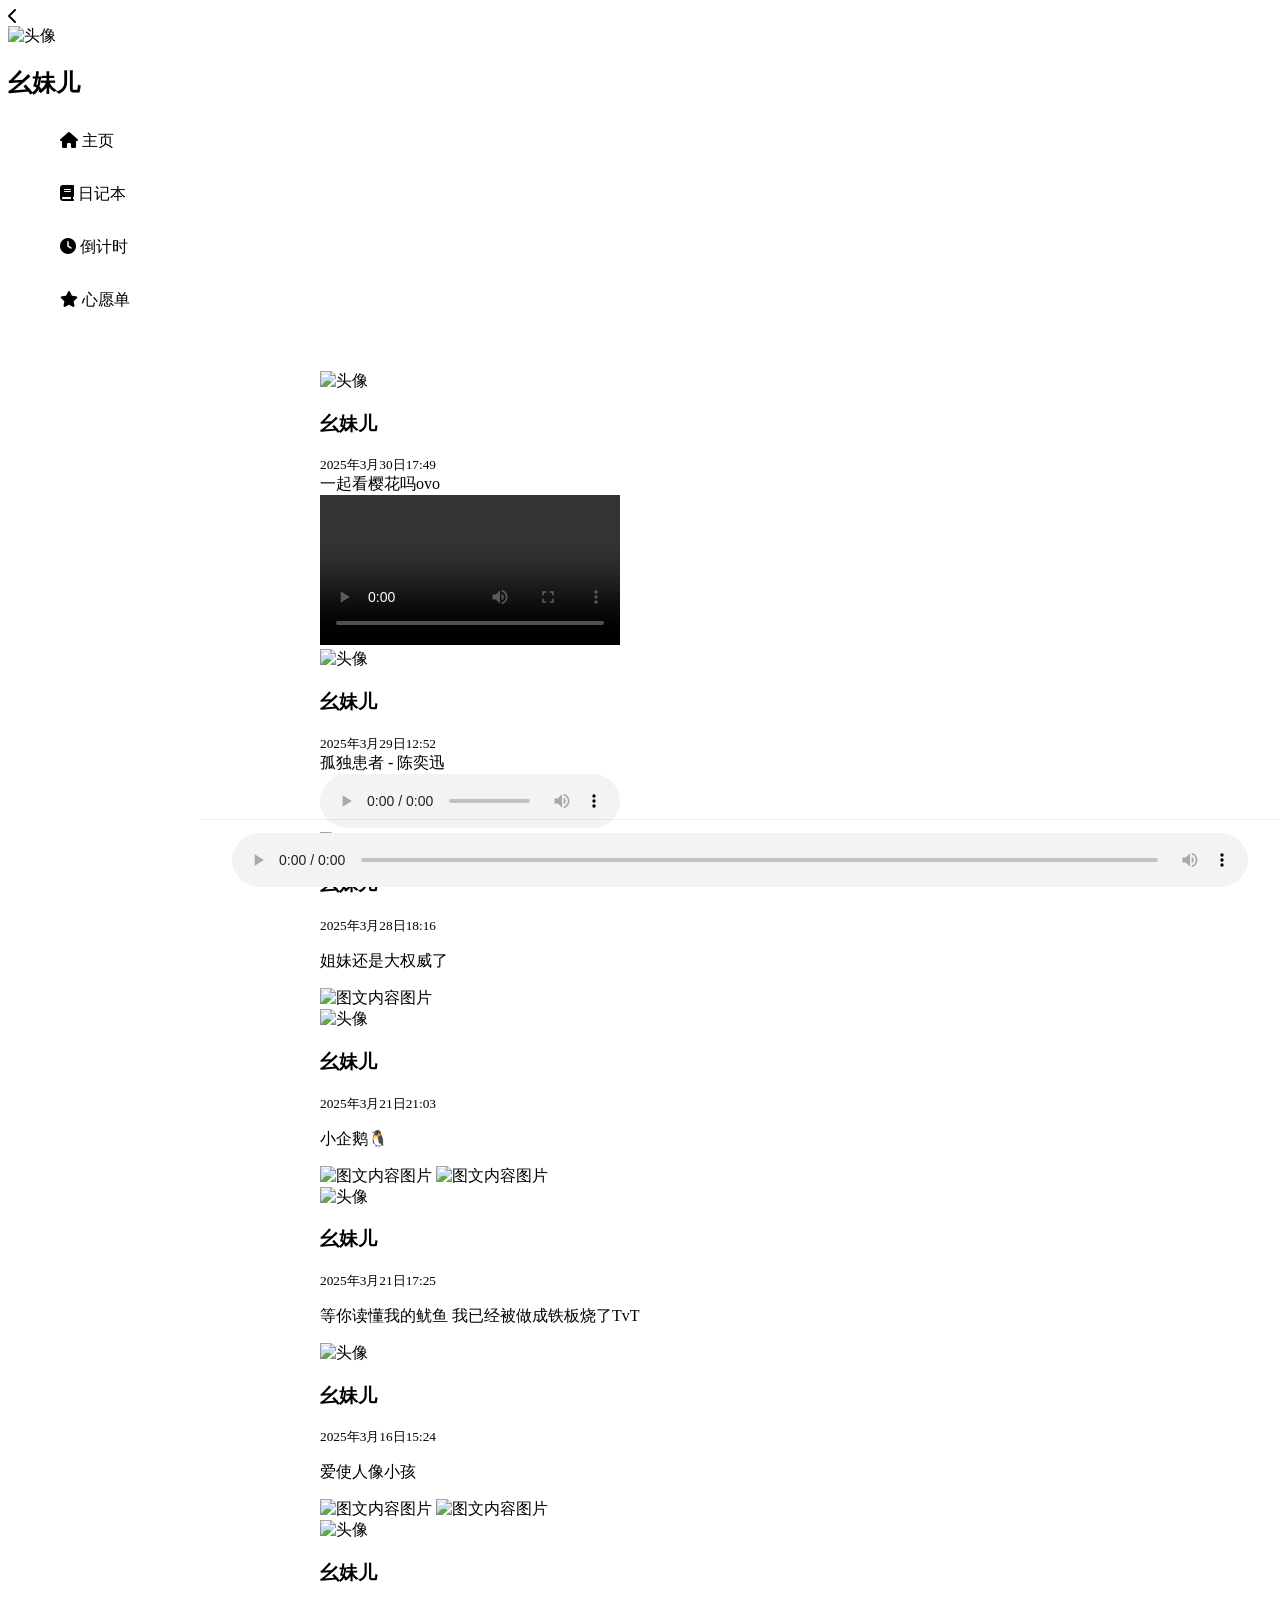
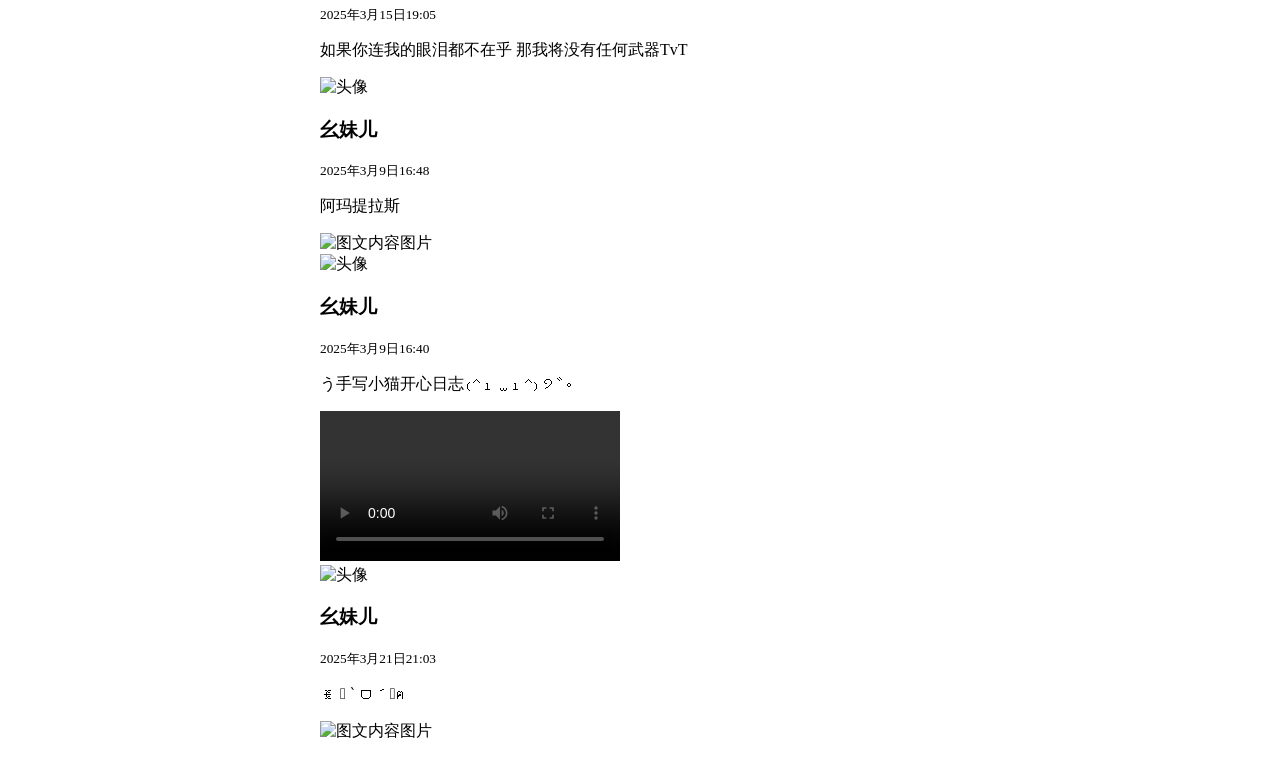
==== index.html @ 6606dfe5 "Update index.html" ====
<!DOCTYPE html>
<html lang="zh-CN">

<head>
    <meta charset="UTF-8">
    <meta name="viewport" content="width=device-width, initial-scale=1.0">
    <title>幺妹儿的个人空间</title>
    <link rel="stylesheet" href="/friend/styles.css">
    <link rel="stylesheet" href="https://cdnjs.cloudflare.com/ajax/libs/font-awesome/6.4.0/css/all.min.css">
</head>

<body>
    <!-- 可收起的侧边导航 -->
    <nav class="sidebar" id="sidebar">
        <div class="toggle-sidebar" onclick="toggleSidebar()">
            <i class="fas fa-chevron-left" id="sidebarIcon"></i>
        </div>
        <img src="/friend/avatar.jpg" class="avatar" alt="头像">
        <h2 class="sidebar-text">幺妹儿</h2>
        <ul style="list-style:none; margin-top:1rem;">
            <li onclick="switchView('home')" style="padding:12px; border-radius:12px; cursor:pointer; margin-bottom:8px;">
                <i class="fas fa-home"></i> <span class="sidebar-text">主页</span>
            </li>
            <li onclick="switchView('diary')" style="padding:12px; border-radius:12px; cursor:pointer; margin-bottom:8px;">
                <i class="fas fa-book"></i> <span class="sidebar-text">日记本</span>
            </li>
            <li onclick="switchView('countdown')" style="padding:12px; border-radius:12px; cursor:pointer; margin-bottom:8px;">
                <i class="fas fa-clock"></i> <span class="sidebar-text">倒计时</span>
            </li>
            <li onclick="switchView('wishlist')" style="padding:12px; border-radius:12px; cursor:pointer;">
                <i class="fas fa-star"></i> <span class="sidebar-text">心愿单</span>
            </li>
        </ul>
    </nav>

    <!-- 主内容区 -->
    <main id="mainContent" style="margin-left:280px; padding:2rem; transition: margin-left 0.3s;">
        <!-- 首页 朋友圈 -->
        <section id="homeView">
            <div class="moment-card fade-in">
                <div class="moment-header">
                    <img src="assets/avatar.jpg" class="moment-avatar" alt="头像">
                    <div>
                        <h3>幺妹儿</h3>
                        <small>2025年3月30日17:49</small>
                    </div>
                </div>
                <div class="moment-content">
                    一起看樱花吗ovo
                </div>
                <video id="gardenVideo" controls>
                    <source src="/friend/garden_video.mp4" type="video/mp4">
                    您的浏览器不支持视频播放
                </video>
            </div>
            <div class="moment-card fade-in">
                <div class="moment-header">
                    <img src=/friend/avatar.jpg" class="moment-avatar" alt="头像">
                    <div>
                        <h3>幺妹儿</h3>
                        <small>2025年3月29日12:52</small>
                    </div>
                </div>
                <div class="moment-content">
                    孤独患者 - 陈奕迅
                </div>
                <div class="moment-content">
                    <audio controls>
                        <source src="assets/music.mp3" type="audio/mpeg">
                        您的浏览器不支持音频播放
                    </audio>
                </div>
            </div>
            <div class="moment-card fade-in">
                <div class="moment-header">
                    <img src="/friend/avatar.jpg" class="moment-avatar" alt="头像">
                    <div>
                        <h3>幺妹儿</h3>
                        <small>2025年3月28日18:16</small>
                    </div>
                </div>
                <div class="moment-content">
                    <p>姐妹还是大权威了</p >
                    <img src="/friend/1.jpg" alt="图文内容图片" style="max-width: 100%; height: auto;">
                </div>
            </div>
            <div class="moment-card fade-in">
                <div class="moment-header">
                    <img src="/friend/avatar.jpg" class="moment-avatar" alt="头像">
                    <div>
                        <h3>幺妹儿</h3>
                        <small>2025年3月21日21:03</small>
                    </div>
                </div>
                <div class="moment-content">
                    <p>小企鹅🐧</p >
                    <img src="/friend/2.jpg" alt="图文内容图片" style="max-width: 100%; height: auto;">
                    <img src="/friend/3.jpg" alt="图文内容图片" style="max-width: 100%; height: auto;">
                </div>
            </div>
            <div class="moment-card fade-in">
                <div class="moment-header">
                    <img src="/friend/avatar.jpg" class="moment-avatar" alt="头像">
                    <div>
                        <h3>幺妹儿</h3>
                        <small>2025年3月21日17:25</small>
                    </div>
                </div>
                <div class="moment-content">
                    <p>等你读懂我的鱿鱼 我已经被做成铁板烧了TvT</p >
                </div>
            </div>
            <div class="moment-card fade-in">
                <div class="moment-header">
                    <img src="/friend/avatar.jpg" class="moment-avatar" alt="头像">
                    <div>
                        <h3>幺妹儿</h3>
                        <small>2025年3月16日15:24</small>
                    </div>
                </div>
                <div class="moment-content">
                    <p>爱使人像小孩</p >
                    <img src="/friend/4.jpg" alt="图文内容图片" style="max-width: 100%; height: auto;">
                    <img src="/friend/5.jpg" alt="图文内容图片" style="max-width: 100%; height: auto;">
                </div>
      </div>
            <div class="moment-card fade-in">
                <div class="moment-header">
                    <img src="/friend/avatar.jpg" class="moment-avatar" alt="头像">
                    <div>
                        <h3>幺妹儿</h3>
                        <small>2025年3月15日19:05</small>
                    </div>
                </div>
                <div class="moment-content">
                    <p>如果你连我的眼泪都不在乎 那我将没有任何武器TvT</p >
                </div>
            </div>
            <div class="moment-card fade-in">
                <div class="moment-header">
                    <img src="/friend/avatar.jpg" class="moment-avatar" alt="头像">
                    <div>
                        <h3>幺妹儿</h3>
                        <small>2025年3月9日16:48</small>
                    </div>
                </div>
                <div class="moment-content">
                    <p>阿玛提拉斯</p >
                    <img src="/friend/6.jpg" alt="图文内容图片" style="max-width: 100%; height: auto;">
                </div>
            </div>
            <div class="moment-card fade-in">
                <div class="moment-header">
                    <img src="/friend/avatar.jpg" class="moment-avatar" alt="头像">
                    <div>
                        <h3>幺妹儿</h3>
                        <small>2025年3月9日16:40</small>
                    </div>
                </div>
                <div class="moment-content">
                    <p>う手写小猫开心日志₍˄ ₗ   ̫ ₗ ˄₎੭ﾞ。</p >
                </div>
                <video id="gardenVideo" controls>
                    <source src="/friend/7.mp4" type="video/mp4">
                    您的浏览器不支持视频播放
                </video>
            </div>
            <div class="moment-card fade-in">
                <div class="moment-header">
                    <img src="/friend/avatar.jpg" class="moment-avatar" alt="头像">
                    <div>
                        <h3>幺妹儿</h3>
                        <small>2025年3月21日21:03</small>
                    </div>
                </div>
                <div class="moment-content">
                    <p>ꉂ  ᳐  ˋ ᗜ ˊ    ᳐ฅ</p >
                    <img src="/friend/8.jpg" alt="图文内容图片" style="max-width: 100%; height: auto;">
                </div>
            </div>
        </section>

        <!-- 日记本视图 -->
        <section id="diaryView" style="display:none;">
            <div style="background:var(--card-bg); backdrop-filter:var(--blur); border-radius:18px; padding:1.5rem; margin-bottom:2rem;">
                <div style="display:flex; gap:12px; margin-bottom:1rem;">
                    <button onclick="saveDiary()" style="padding:0 24px; height:44px; background:var(--primary); color:white; border:none; border-radius:12px; cursor:pointer;">
                        <i class="fas fa-save"></i> 保存日记
                    </button>
                    <input type="color" id="moodColor" style="height:44px; width:44px; border-radius:12px; border:none;">
                </div>
                <textarea id="diaryContent" placeholder="写下今天的感受..." style="width:100%; height:200px; padding:1rem; border-radius:12px; border:1px solid #eee; resize: none;"></textarea>
            </div>
            <div id="diaryContainer" style="display:grid; grid-template-columns:repeat(auto-fill, minmax(300px, 1fr)); gap:1.5rem;"></div>
        </section>

        <!-- 倒计时视图 -->
        <section id="countdownView" style="display:none;">
            <div style="background:var(--card-bg); backdrop-filter:var(--blur); border-radius:18px; padding:1.5rem; margin-bottom:2rem;">
                <h3 style="margin-bottom:1rem;">添加新倒计时</h3>
                <div style="display:flex; gap:12px; margin-bottom:1rem;">
                    <input type="text" id="countdownName" placeholder="事件名称" style="flex:1; padding:12px; border-radius:12px; border:1px solid #eee;">
                    <input type="date" id="countdownDate" style="padding:12px; border-radius:12px; border:1px solid #eee;">
                </div>
                <button onclick="addCountdown()" style="padding:0 24px; height:44px; background:var(--secondary); color:white; border:none; border-radius:12px; cursor:pointer;">
                    <i class="fas fa-plus"></i> 添加新倒计时
                </button>
            </div>
            <div id="countdownContainer"></div>
        </section>

        <!-- 心愿单视图 -->
        <section id="wishlistView" style="display:none;">
            <div style="background:var(--card-bg); backdrop-filter:var(--blur); border-radius:18px; padding:1.5rem; margin-bottom:2rem;">
                <h3 style="margin-bottom:1rem;">添加新心愿</h3>
                <div style="display:flex; gap:12px; margin-bottom:1rem;">
                    <input type="text" id="wishInput" placeholder="我的心愿..." style="flex:1; padding:12px; border-radius:12px; border:1px solid #eee;">
                </div>
                <button onclick="addWish()" style="padding:0 24px; height:44px; background:var(--secondary); color:white; border:none; border-radius:12px; cursor:pointer;">
                    <i class="fas fa-plus"></i> 添加
                </button>
            </div>
            <div id="wishlistContainer" style="display:grid; gap:1rem;"></div>
        </section>
    </main>

    <!-- 图片查看器 -->
    <div id="imageViewer" style="position:fixed; top:0; left:0; width:100vw; height:100vh; background:rgba(0,0,0,0.9); display:none; justify-content:center; align-items:center; z-index:1000;">
        <span onclick="closeImage()" style="position:absolute; top:20px; right:20px; color:white; font-size:2rem; cursor:pointer;">&times;</span>
        < img id="viewedImage" style="max-width:90%; max-height:90%; border-radius:8px;">
    </div>

    <!-- 音乐播放器 -->
    <div style="position:fixed; bottom:0; left:200px; right:0; height:80px; background:var(--card-bg); backdrop-filter:var(--blur); display:flex; align-items:center; padding:0 2rem; border-top:1px solid rgba(0,0,0,0.05); transition: left 0.3s;">
        <audio id="player" controls style="width:100%;">
            <source src="assets/music.mp3" type="audio/mpeg">
            您的浏览器不支持音频元素
        </audio>
    </div>

    <script src="/friend/app.js"></script>
</body>

</html>
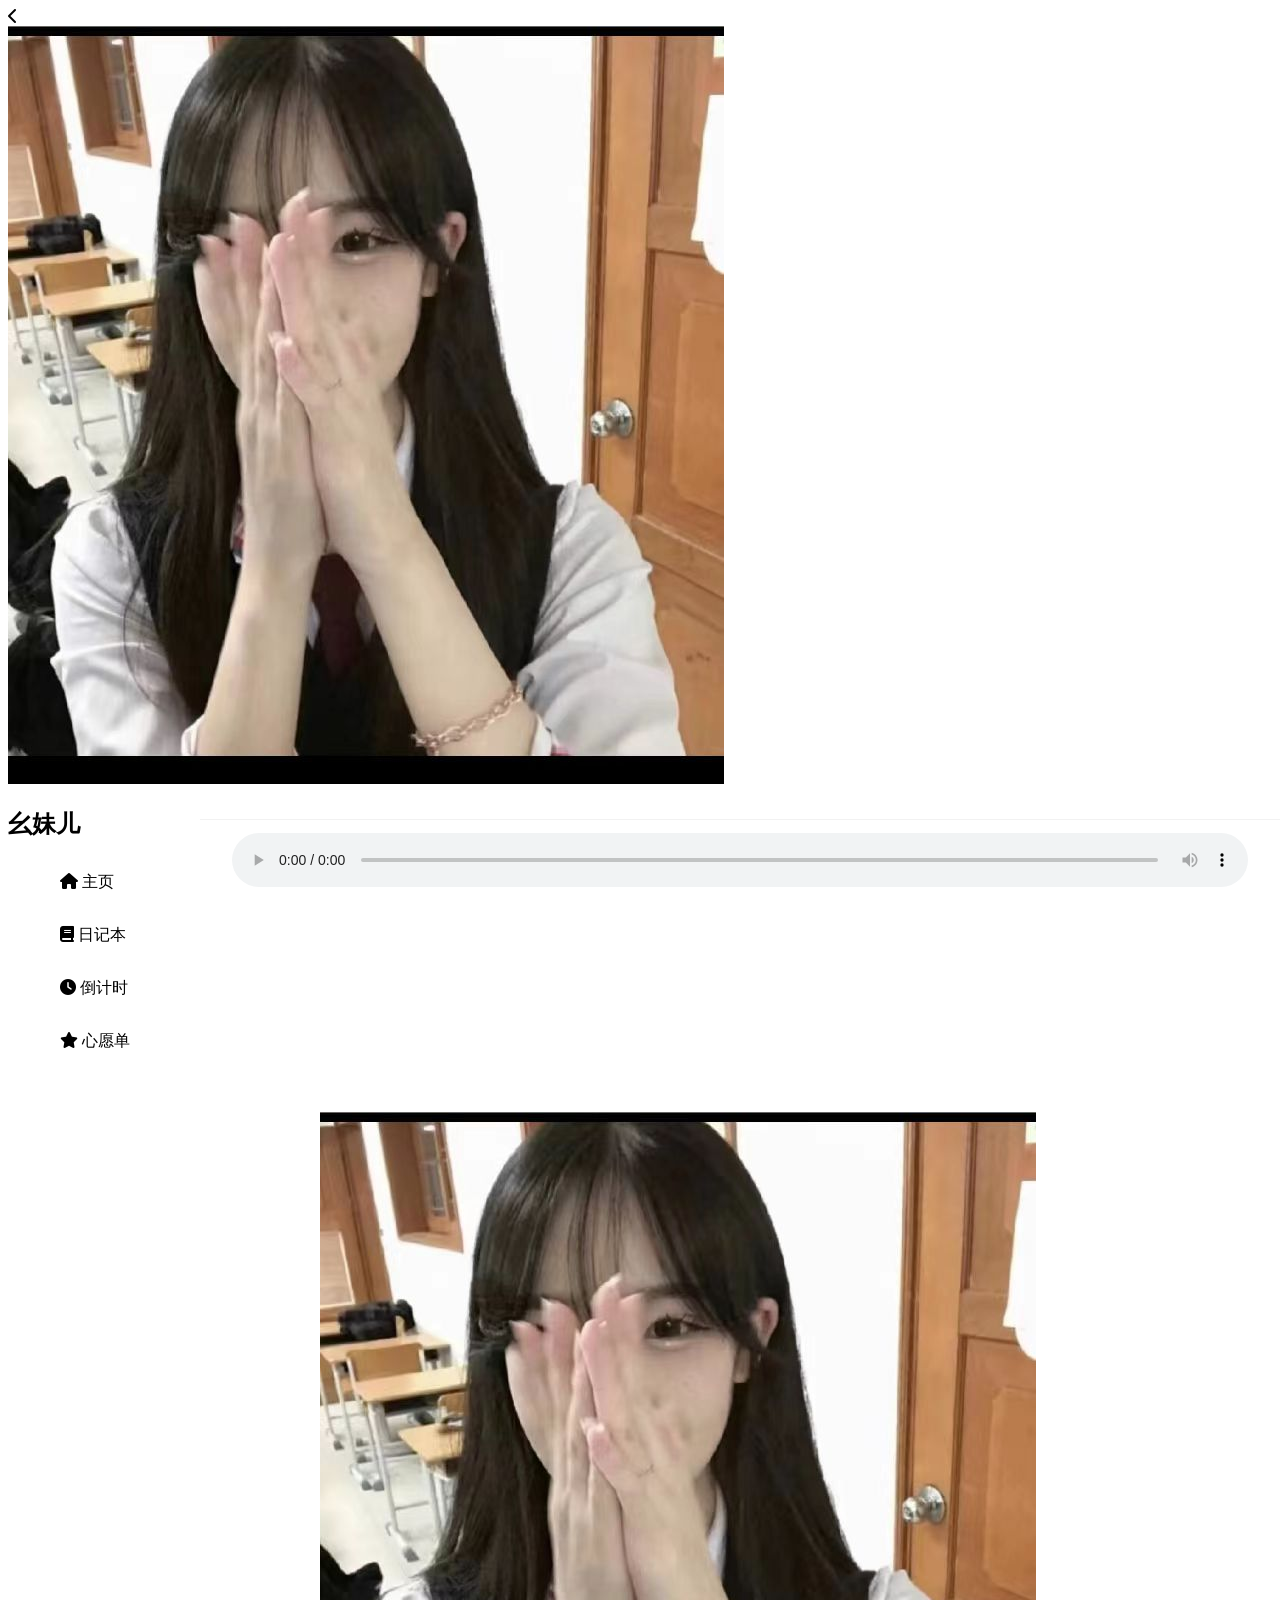
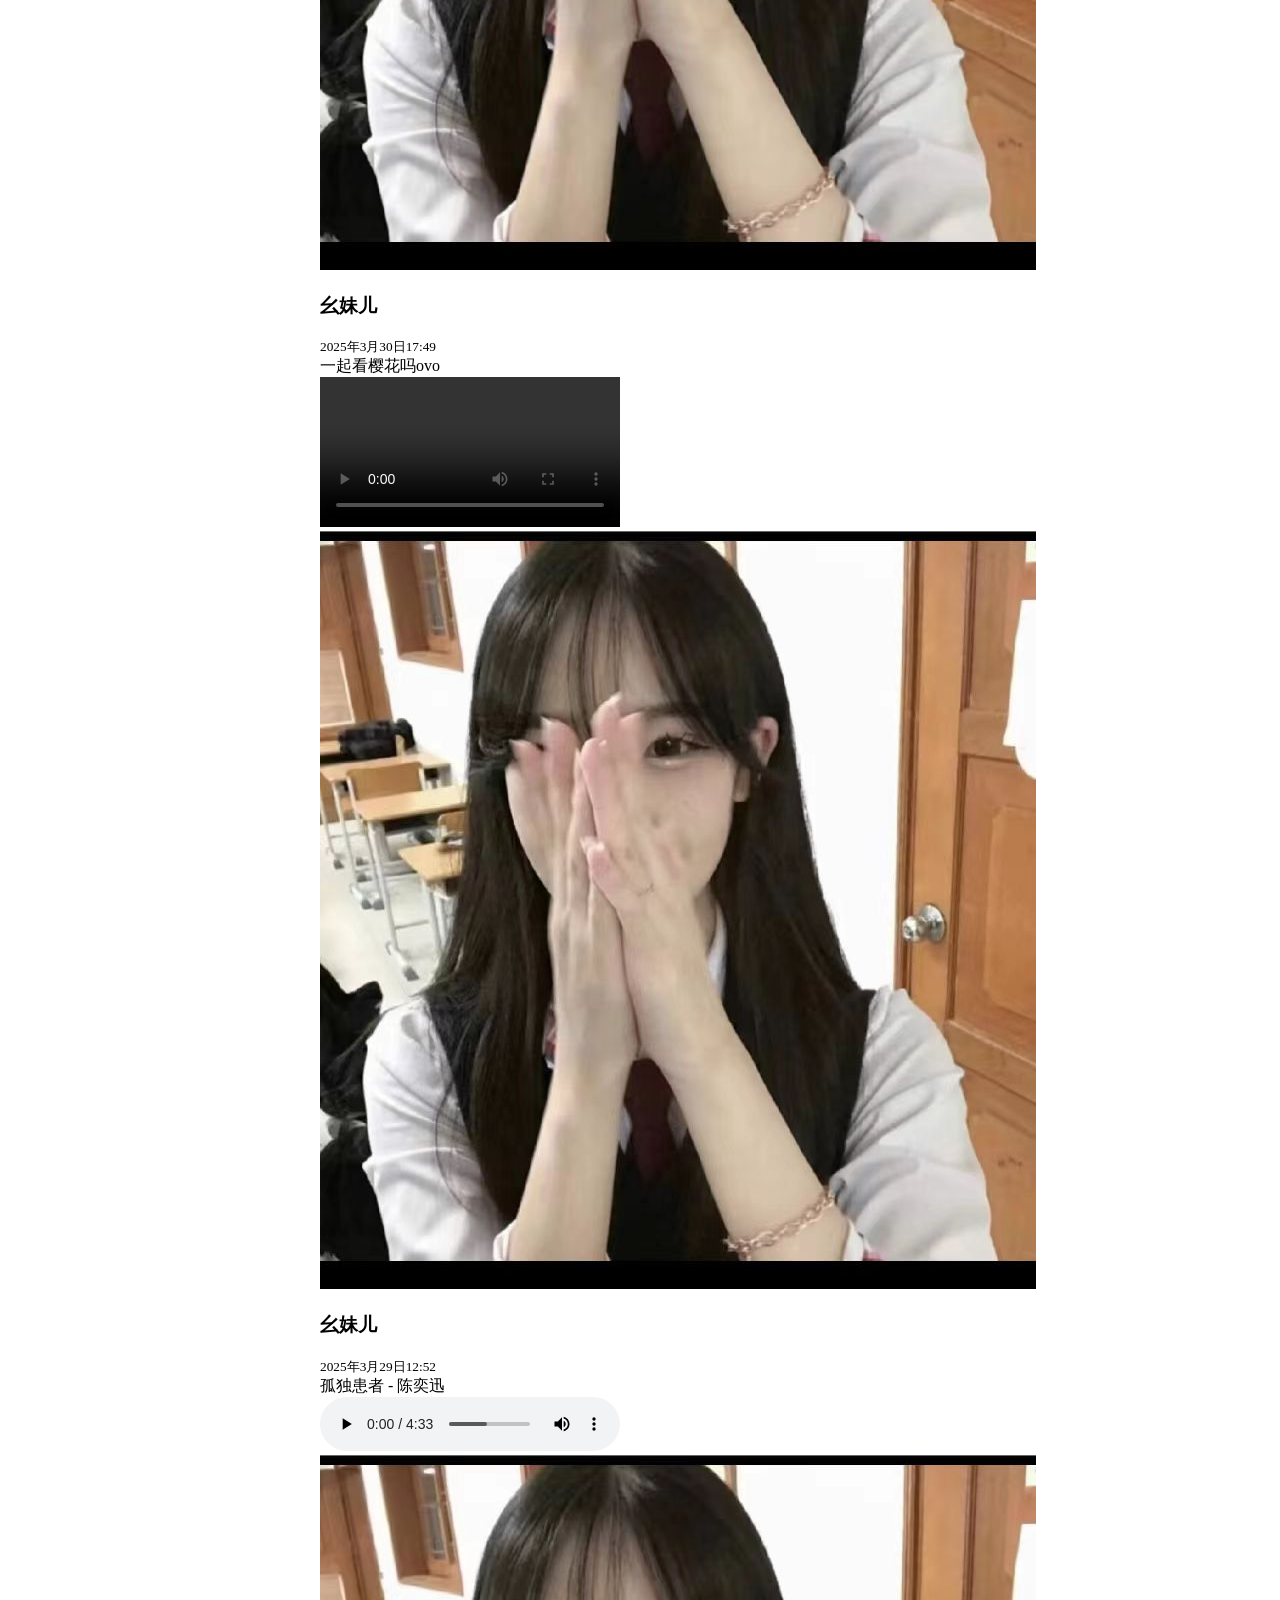
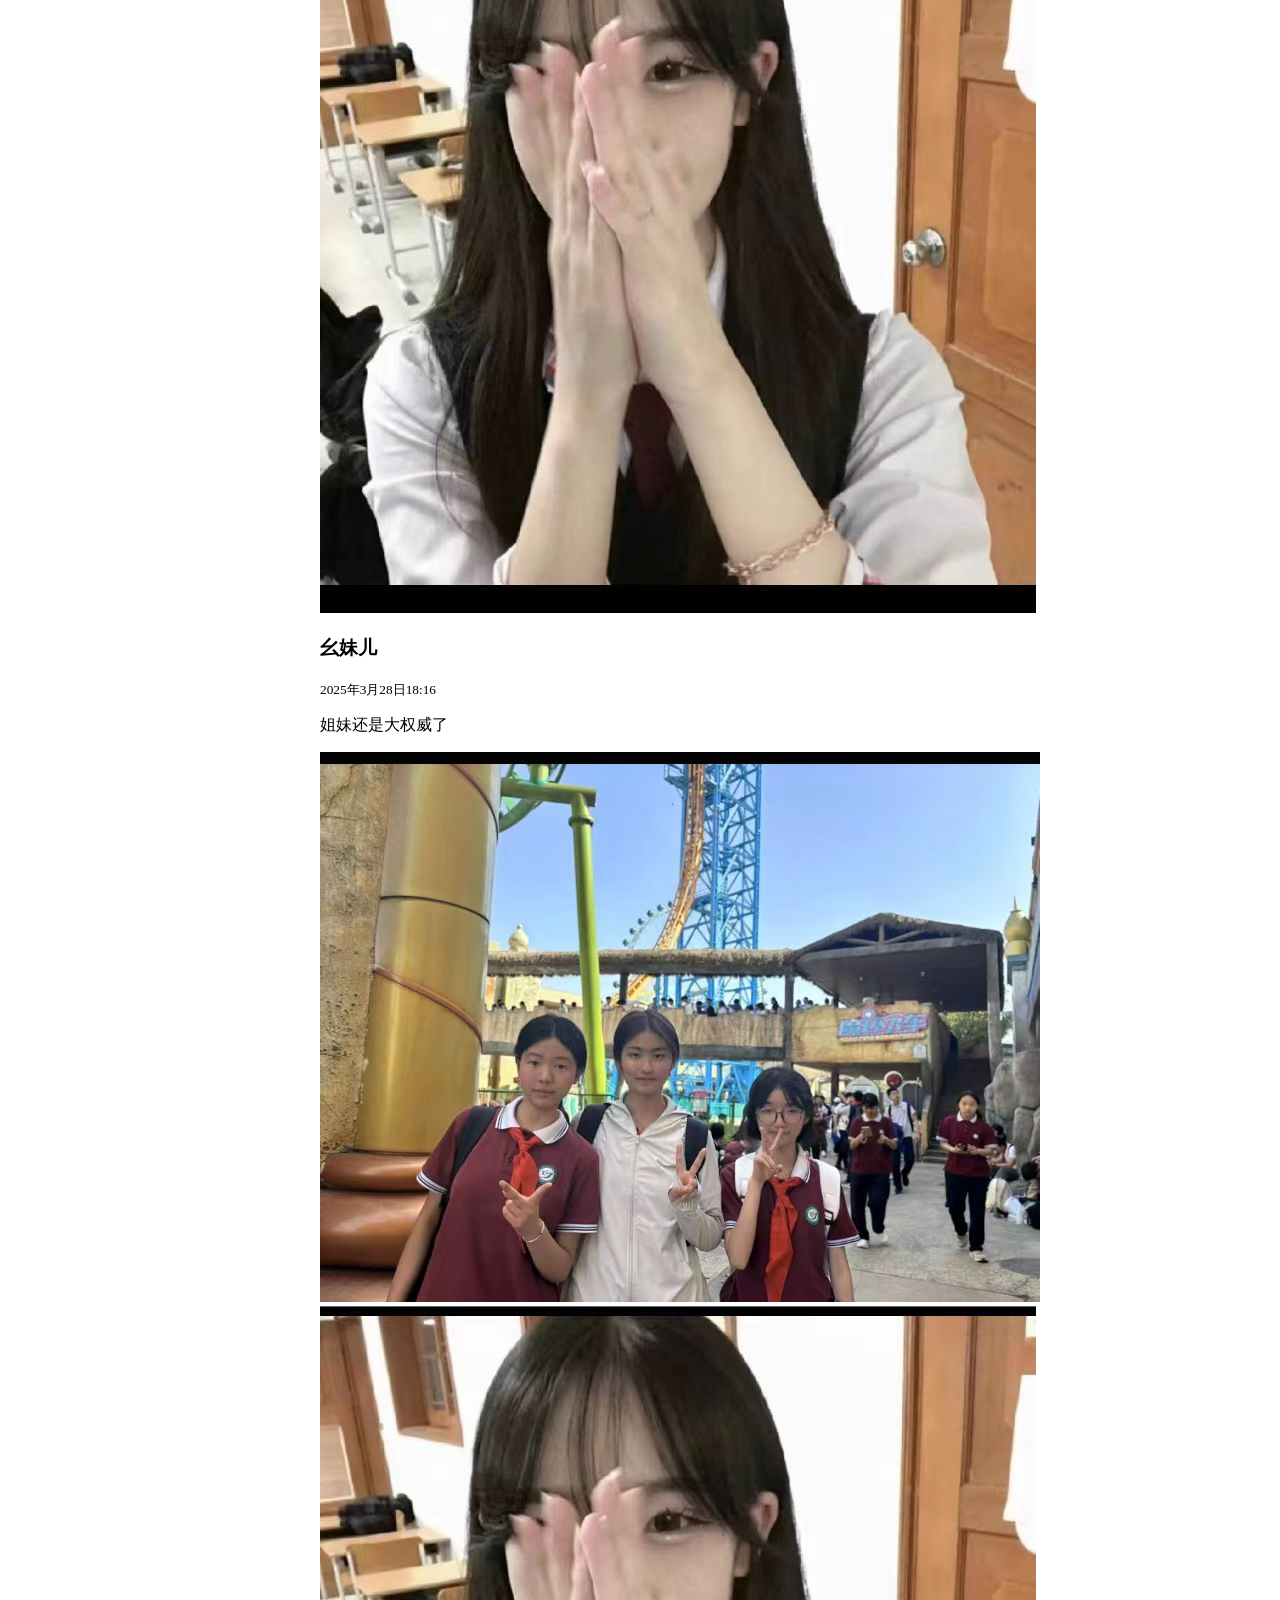
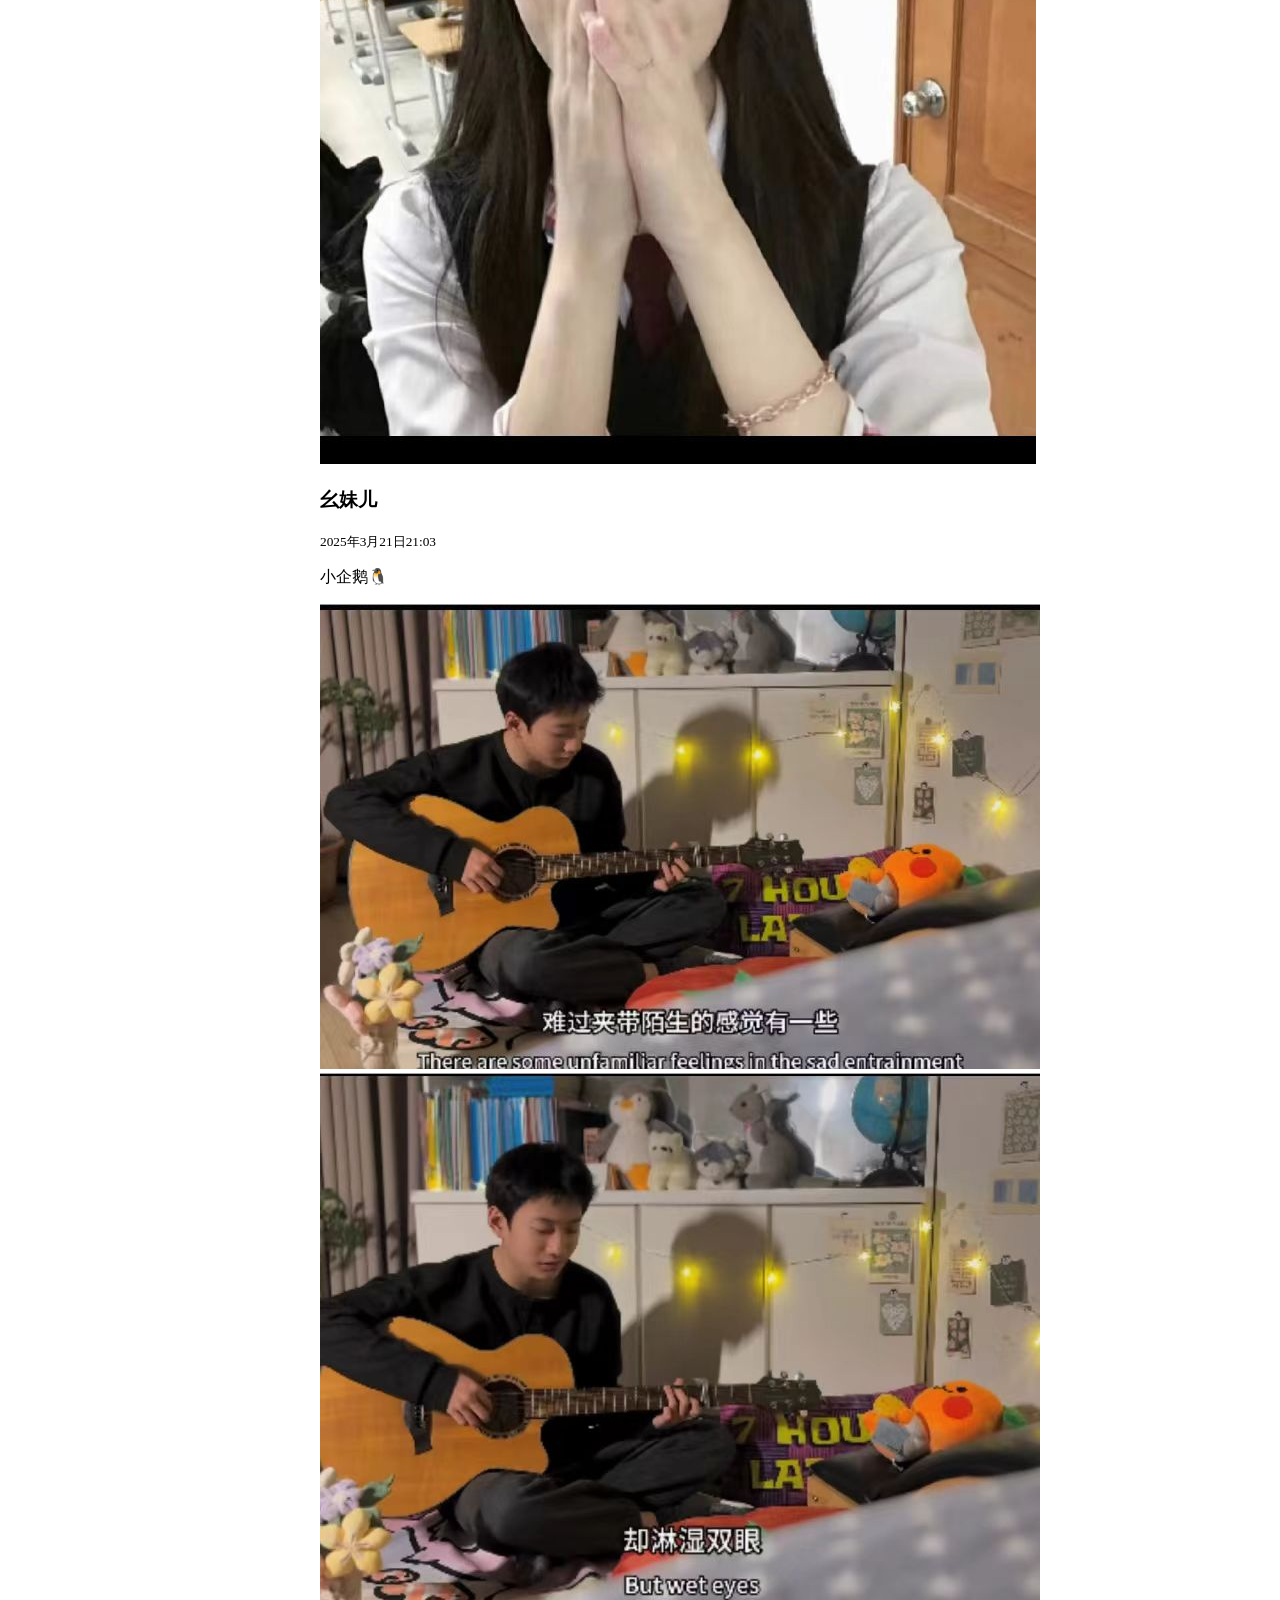
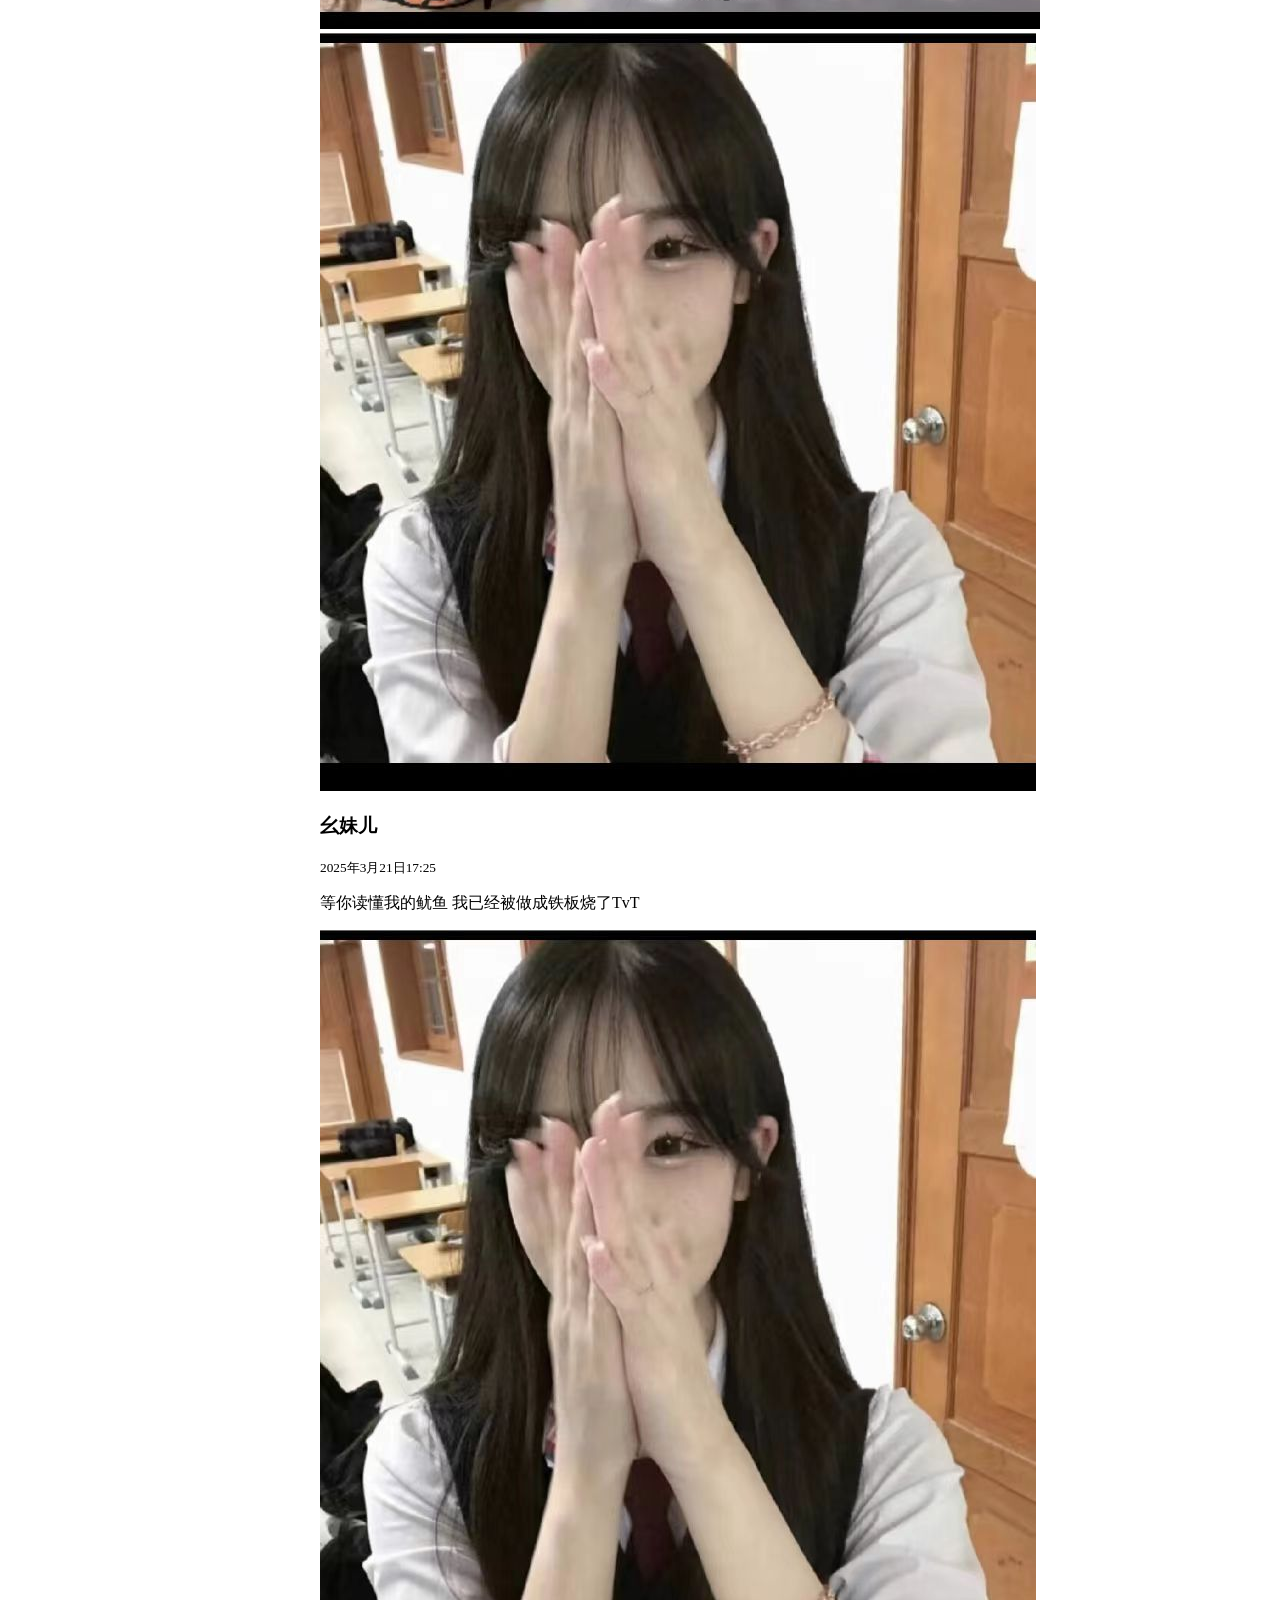
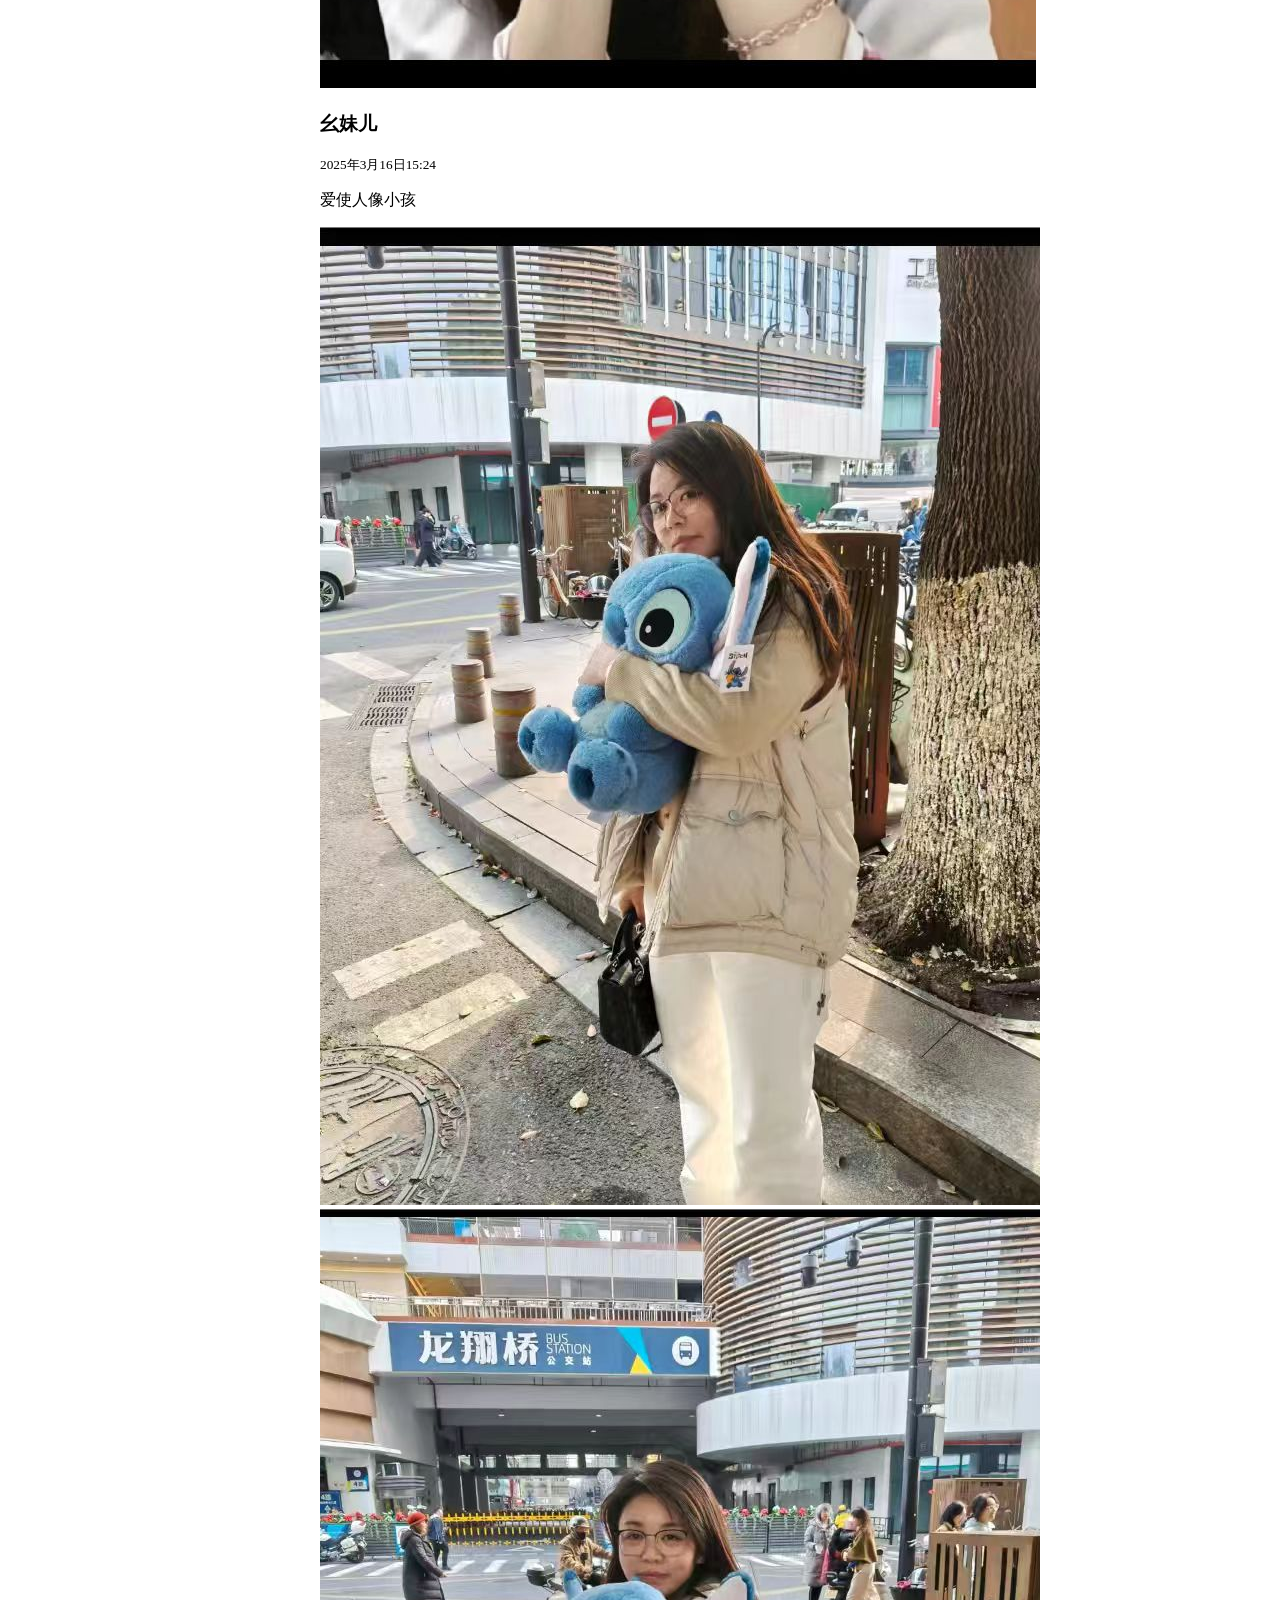
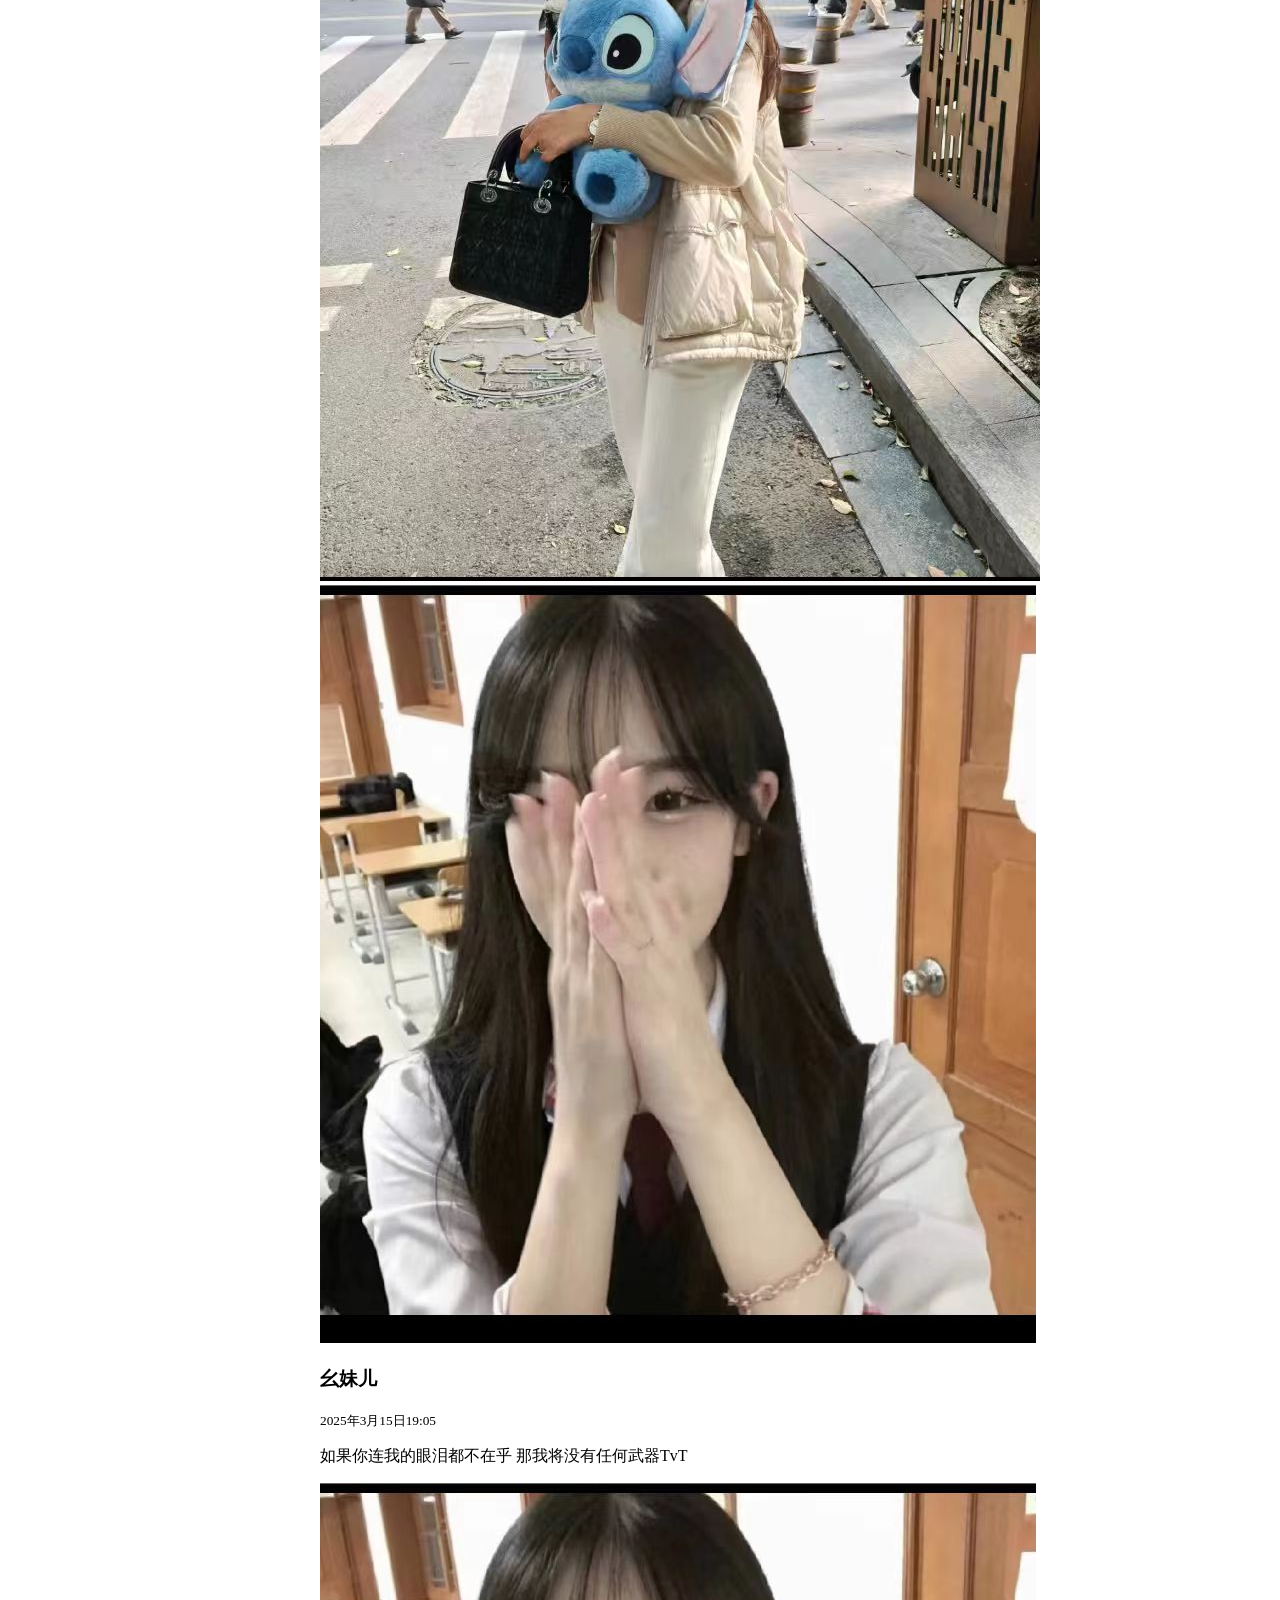
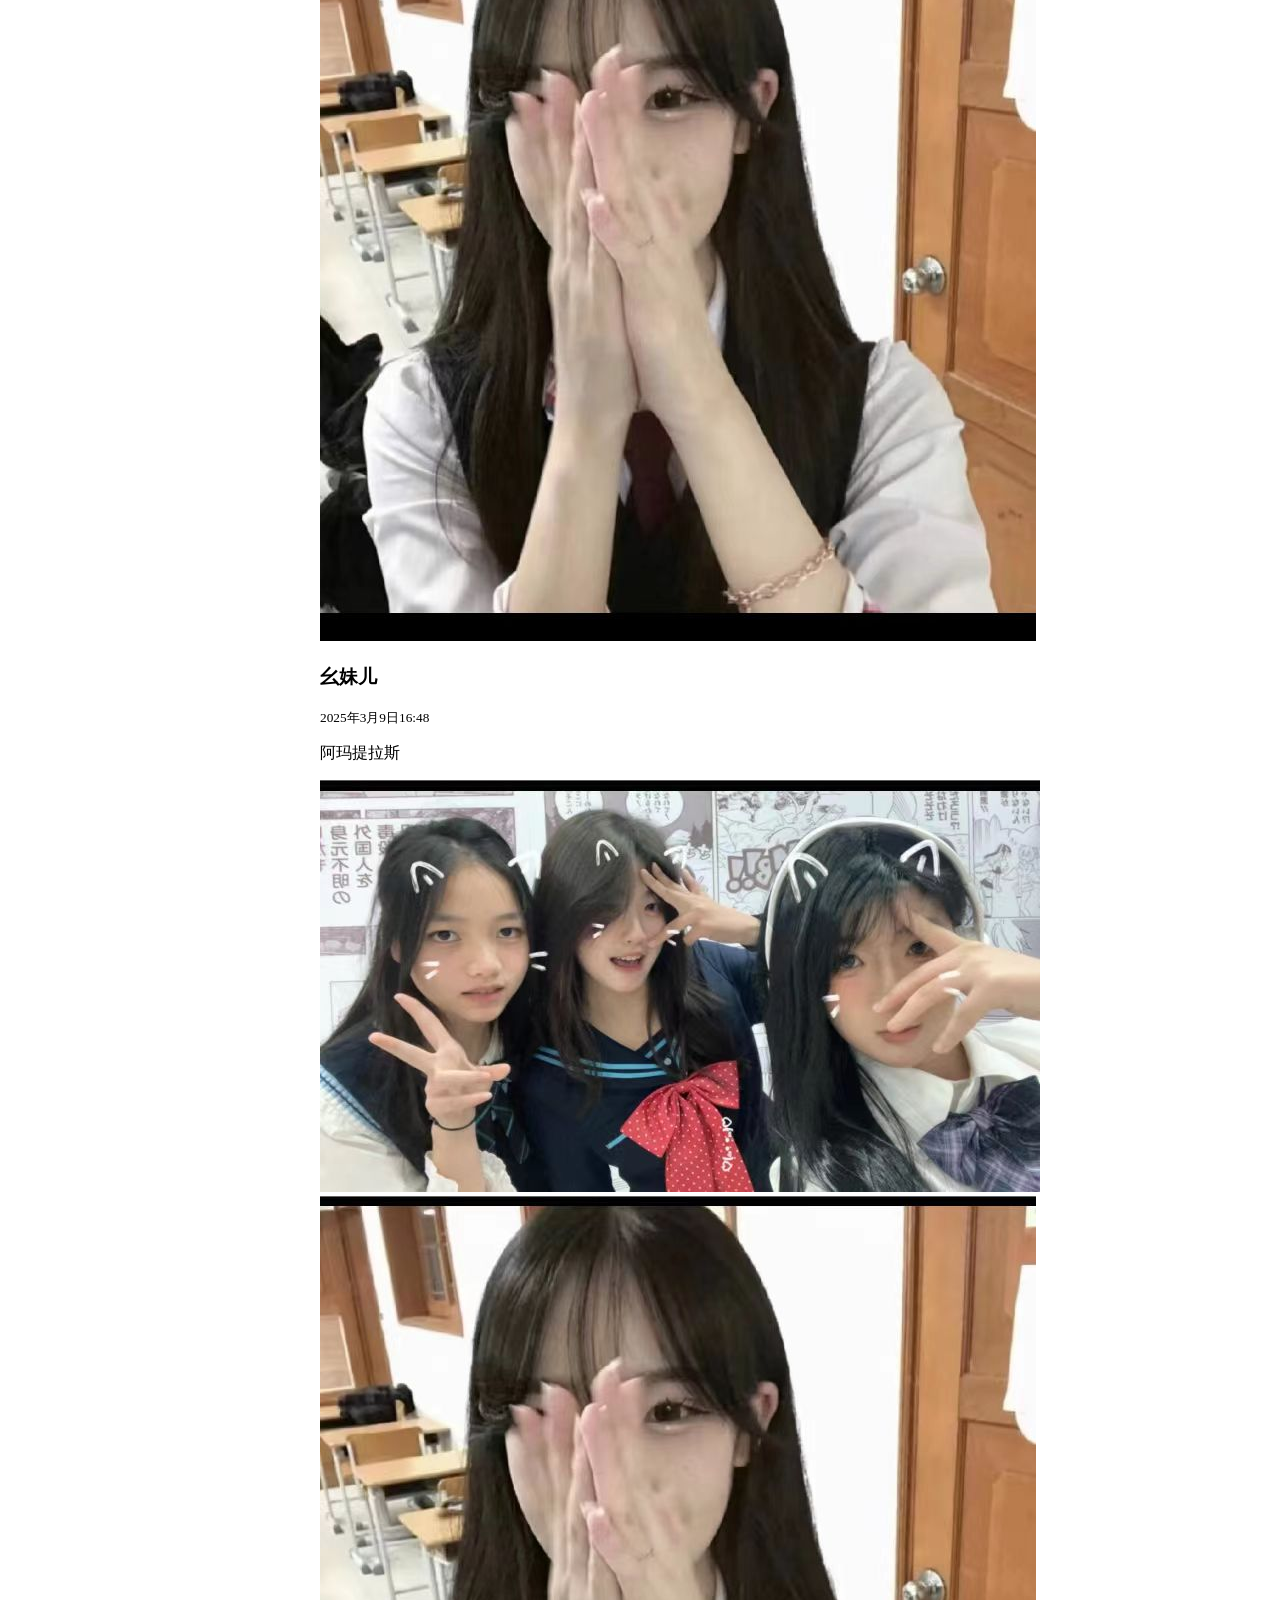
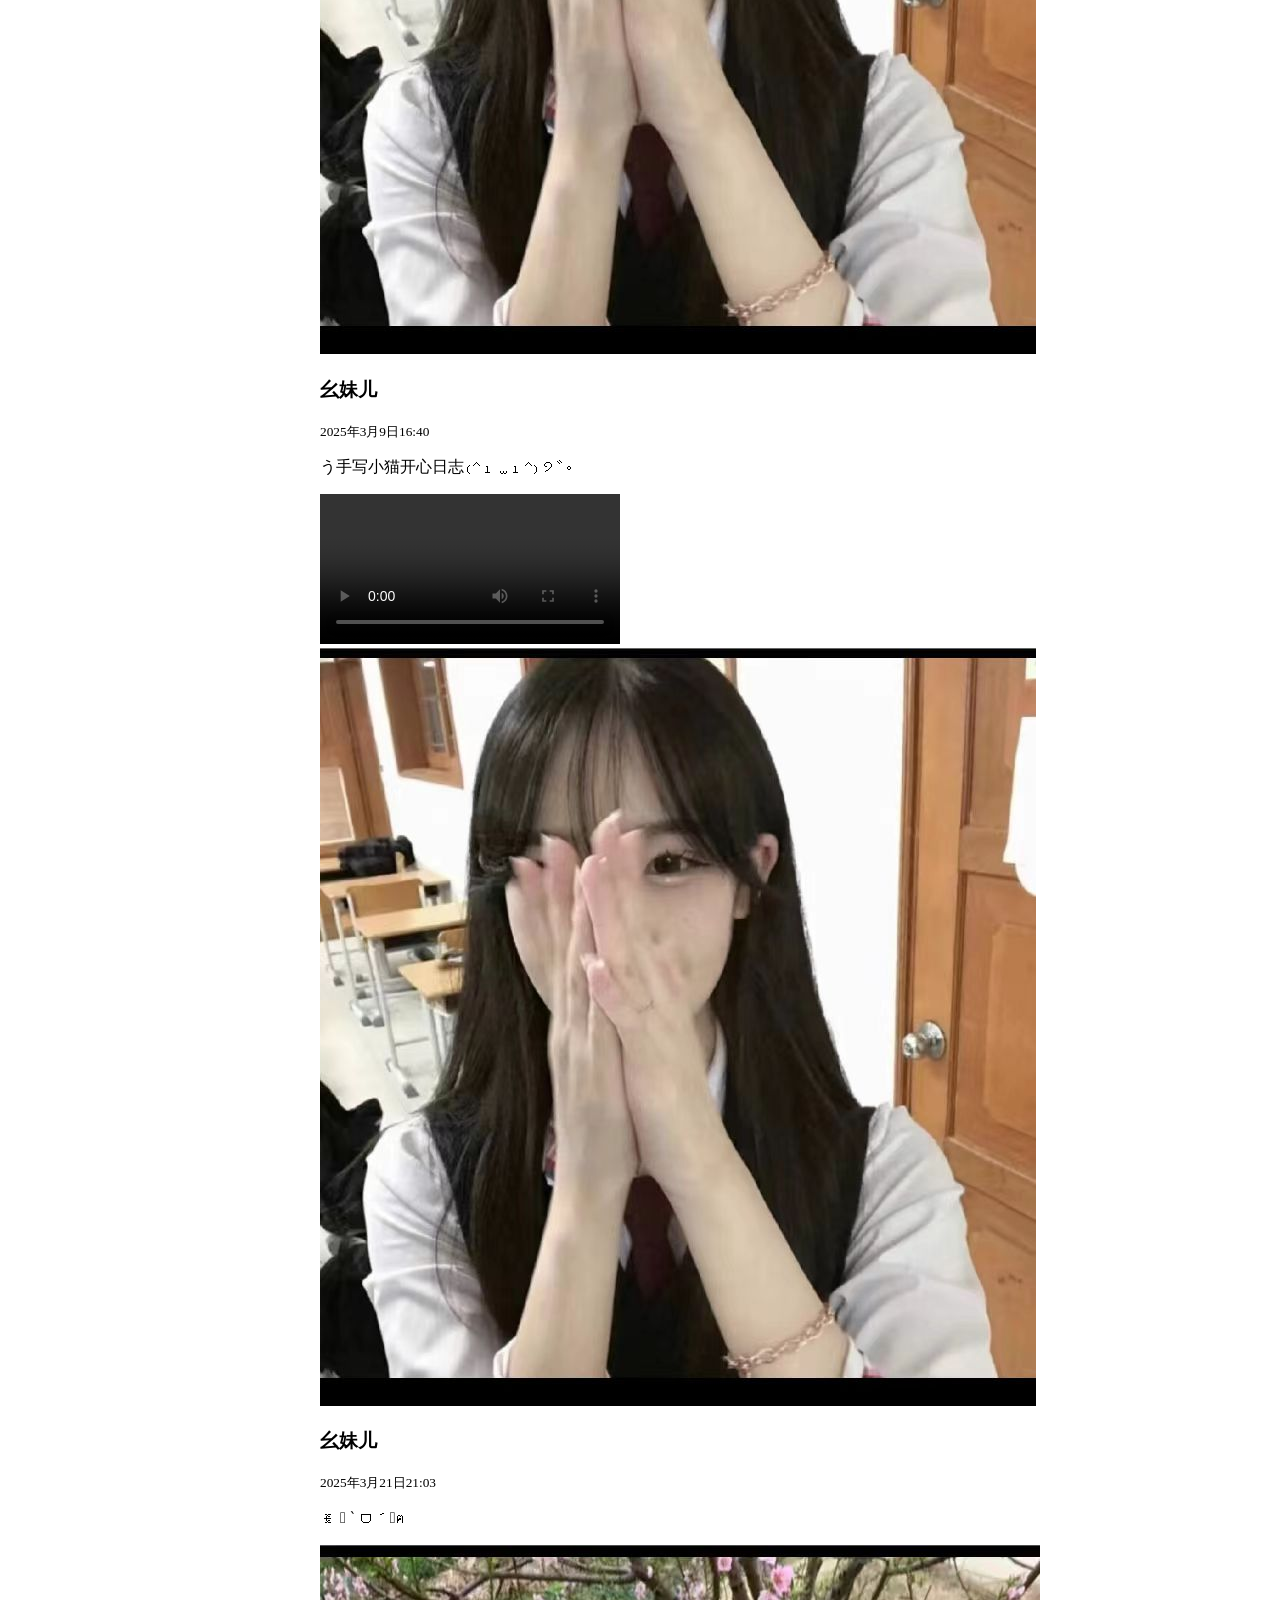
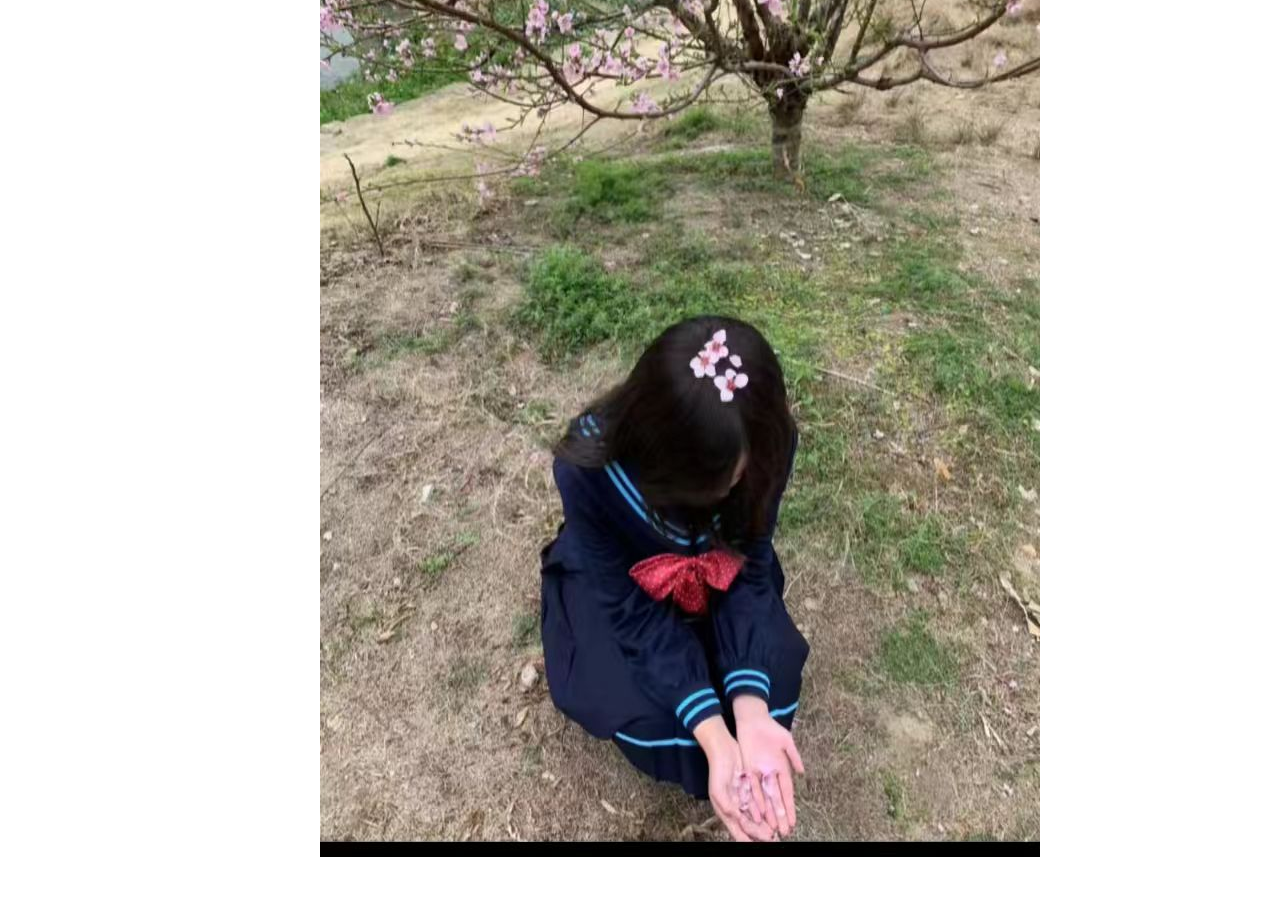
==== commit 437b7230: "Update index.html" ====
--- a/index.html
+++ b/index.html
@@ -15,7 +15,7 @@
         <div class="toggle-sidebar" onclick="toggleSidebar()">
             <i class="fas fa-chevron-left" id="sidebarIcon"></i>
         </div>
-        <img src="/friend/avatar.jpg" class="avatar" alt="头像">
+        <img src="avatar.jpg" class="avatar" alt="头像">
         <h2 class="sidebar-text">幺妹儿</h2>
         <ul style="list-style:none; margin-top:1rem;">
             <li onclick="switchView('home')" style="padding:12px; border-radius:12px; cursor:pointer; margin-bottom:8px;">
@@ -39,7 +39,7 @@
         <section id="homeView">
             <div class="moment-card fade-in">
                 <div class="moment-header">
-                    <img src="assets/avatar.jpg" class="moment-avatar" alt="头像">
+                    <img src="avatar.jpg" class="moment-avatar" alt="头像">
                     <div>
                         <h3>幺妹儿</h3>
                         <small>2025年3月30日17:49</small>
@@ -49,13 +49,13 @@
                     一起看樱花吗ovo
                 </div>
                 <video id="gardenVideo" controls>
-                    <source src="/friend/garden_video.mp4" type="video/mp4">
+                    <source src="garden_video.mp4" type="video/mp4">
                     您的浏览器不支持视频播放
                 </video>
             </div>
             <div class="moment-card fade-in">
                 <div class="moment-header">
-                    <img src=/friend/avatar.jpg" class="moment-avatar" alt="头像">
+                    <img src="avatar.jpg" class="moment-avatar" alt="头像">
                     <div>
                         <h3>幺妹儿</h3>
                         <small>2025年3月29日12:52</small>
@@ -66,14 +66,14 @@
                 </div>
                 <div class="moment-content">
                     <audio controls>
-                        <source src="assets/music.mp3" type="audio/mpeg">
+                        <source src="music.mp3" type="audio/mpeg">
                         您的浏览器不支持音频播放
                     </audio>
                 </div>
             </div>
             <div class="moment-card fade-in">
                 <div class="moment-header">
-                    <img src="/friend/avatar.jpg" class="moment-avatar" alt="头像">
+                    <img src="avatar.jpg" class="moment-avatar" alt="头像">
                     <div>
                         <h3>幺妹儿</h3>
                         <small>2025年3月28日18:16</small>
@@ -81,12 +81,12 @@
                 </div>
                 <div class="moment-content">
                     <p>姐妹还是大权威了</p >
-                    <img src="/friend/1.jpg" alt="图文内容图片" style="max-width: 100%; height: auto;">
-                </div>
-            </div>
-            <div class="moment-card fade-in">
-                <div class="moment-header">
-                    <img src="/friend/avatar.jpg" class="moment-avatar" alt="头像">
+                    <img src="1.jpg" alt="图文内容图片" style="max-width: 100%; height: auto;">
+                </div>
+            </div>
+            <div class="moment-card fade-in">
+                <div class="moment-header">
+                    <img src="avatar.jpg" class="moment-avatar" alt="头像">
                     <div>
                         <h3>幺妹儿</h3>
                         <small>2025年3月21日21:03</small>
@@ -94,13 +94,13 @@
                 </div>
                 <div class="moment-content">
                     <p>小企鹅🐧</p >
-                    <img src="/friend/2.jpg" alt="图文内容图片" style="max-width: 100%; height: auto;">
-                    <img src="/friend/3.jpg" alt="图文内容图片" style="max-width: 100%; height: auto;">
-                </div>
-            </div>
-            <div class="moment-card fade-in">
-                <div class="moment-header">
-                    <img src="/friend/avatar.jpg" class="moment-avatar" alt="头像">
+                    <img src="2.jpg" alt="图文内容图片" style="max-width: 100%; height: auto;">
+                    <img src="3.jpg" alt="图文内容图片" style="max-width: 100%; height: auto;">
+                </div>
+            </div>
+            <div class="moment-card fade-in">
+                <div class="moment-header">
+                    <img src="avatar.jpg" class="moment-avatar" alt="头像">
                     <div>
                         <h3>幺妹儿</h3>
                         <small>2025年3月21日17:25</small>
@@ -112,7 +112,7 @@
             </div>
             <div class="moment-card fade-in">
                 <div class="moment-header">
-                    <img src="/friend/avatar.jpg" class="moment-avatar" alt="头像">
+                    <img src="avatar.jpg" class="moment-avatar" alt="头像">
                     <div>
                         <h3>幺妹儿</h3>
                         <small>2025年3月16日15:24</small>
@@ -120,13 +120,13 @@
                 </div>
                 <div class="moment-content">
                     <p>爱使人像小孩</p >
-                    <img src="/friend/4.jpg" alt="图文内容图片" style="max-width: 100%; height: auto;">
-                    <img src="/friend/5.jpg" alt="图文内容图片" style="max-width: 100%; height: auto;">
+                    <img src="4.jpg" alt="图文内容图片" style="max-width: 100%; height: auto;">
+                    <img src="5.jpg" alt="图文内容图片" style="max-width: 100%; height: auto;">
                 </div>
       </div>
             <div class="moment-card fade-in">
                 <div class="moment-header">
-                    <img src="/friend/avatar.jpg" class="moment-avatar" alt="头像">
+                    <img src="avatar.jpg" class="moment-avatar" alt="头像">
                     <div>
                         <h3>幺妹儿</h3>
                         <small>2025年3月15日19:05</small>
@@ -138,7 +138,7 @@
             </div>
             <div class="moment-card fade-in">
                 <div class="moment-header">
-                    <img src="/friend/avatar.jpg" class="moment-avatar" alt="头像">
+                    <img src="avatar.jpg" class="moment-avatar" alt="头像">
                     <div>
                         <h3>幺妹儿</h3>
                         <small>2025年3月9日16:48</small>
@@ -146,12 +146,12 @@
                 </div>
                 <div class="moment-content">
                     <p>阿玛提拉斯</p >
-                    <img src="/friend/6.jpg" alt="图文内容图片" style="max-width: 100%; height: auto;">
-                </div>
-            </div>
-            <div class="moment-card fade-in">
-                <div class="moment-header">
-                    <img src="/friend/avatar.jpg" class="moment-avatar" alt="头像">
+                    <img src="6.jpg" alt="图文内容图片" style="max-width: 100%; height: auto;">
+                </div>
+            </div>
+            <div class="moment-card fade-in">
+                <div class="moment-header">
+                    <img src="avatar.jpg" class="moment-avatar" alt="头像">
                     <div>
                         <h3>幺妹儿</h3>
                         <small>2025年3月9日16:40</small>
@@ -161,13 +161,13 @@
                     <p>う手写小猫开心日志₍˄ ₗ   ̫ ₗ ˄₎੭ﾞ。</p >
                 </div>
                 <video id="gardenVideo" controls>
-                    <source src="/friend/7.mp4" type="video/mp4">
+                    <source src="7.mp4" type="video/mp4">
                     您的浏览器不支持视频播放
                 </video>
             </div>
             <div class="moment-card fade-in">
                 <div class="moment-header">
-                    <img src="/friend/avatar.jpg" class="moment-avatar" alt="头像">
+                    <img src="avatar.jpg" class="moment-avatar" alt="头像">
                     <div>
                         <h3>幺妹儿</h3>
                         <small>2025年3月21日21:03</small>
@@ -175,7 +175,7 @@
                 </div>
                 <div class="moment-content">
                     <p>ꉂ  ᳐  ˋ ᗜ ˊ    ᳐ฅ</p >
-                    <img src="/friend/8.jpg" alt="图文内容图片" style="max-width: 100%; height: auto;">
+                    <img src="8.jpg" alt="图文内容图片" style="max-width: 100%; height: auto;">
                 </div>
             </div>
         </section>
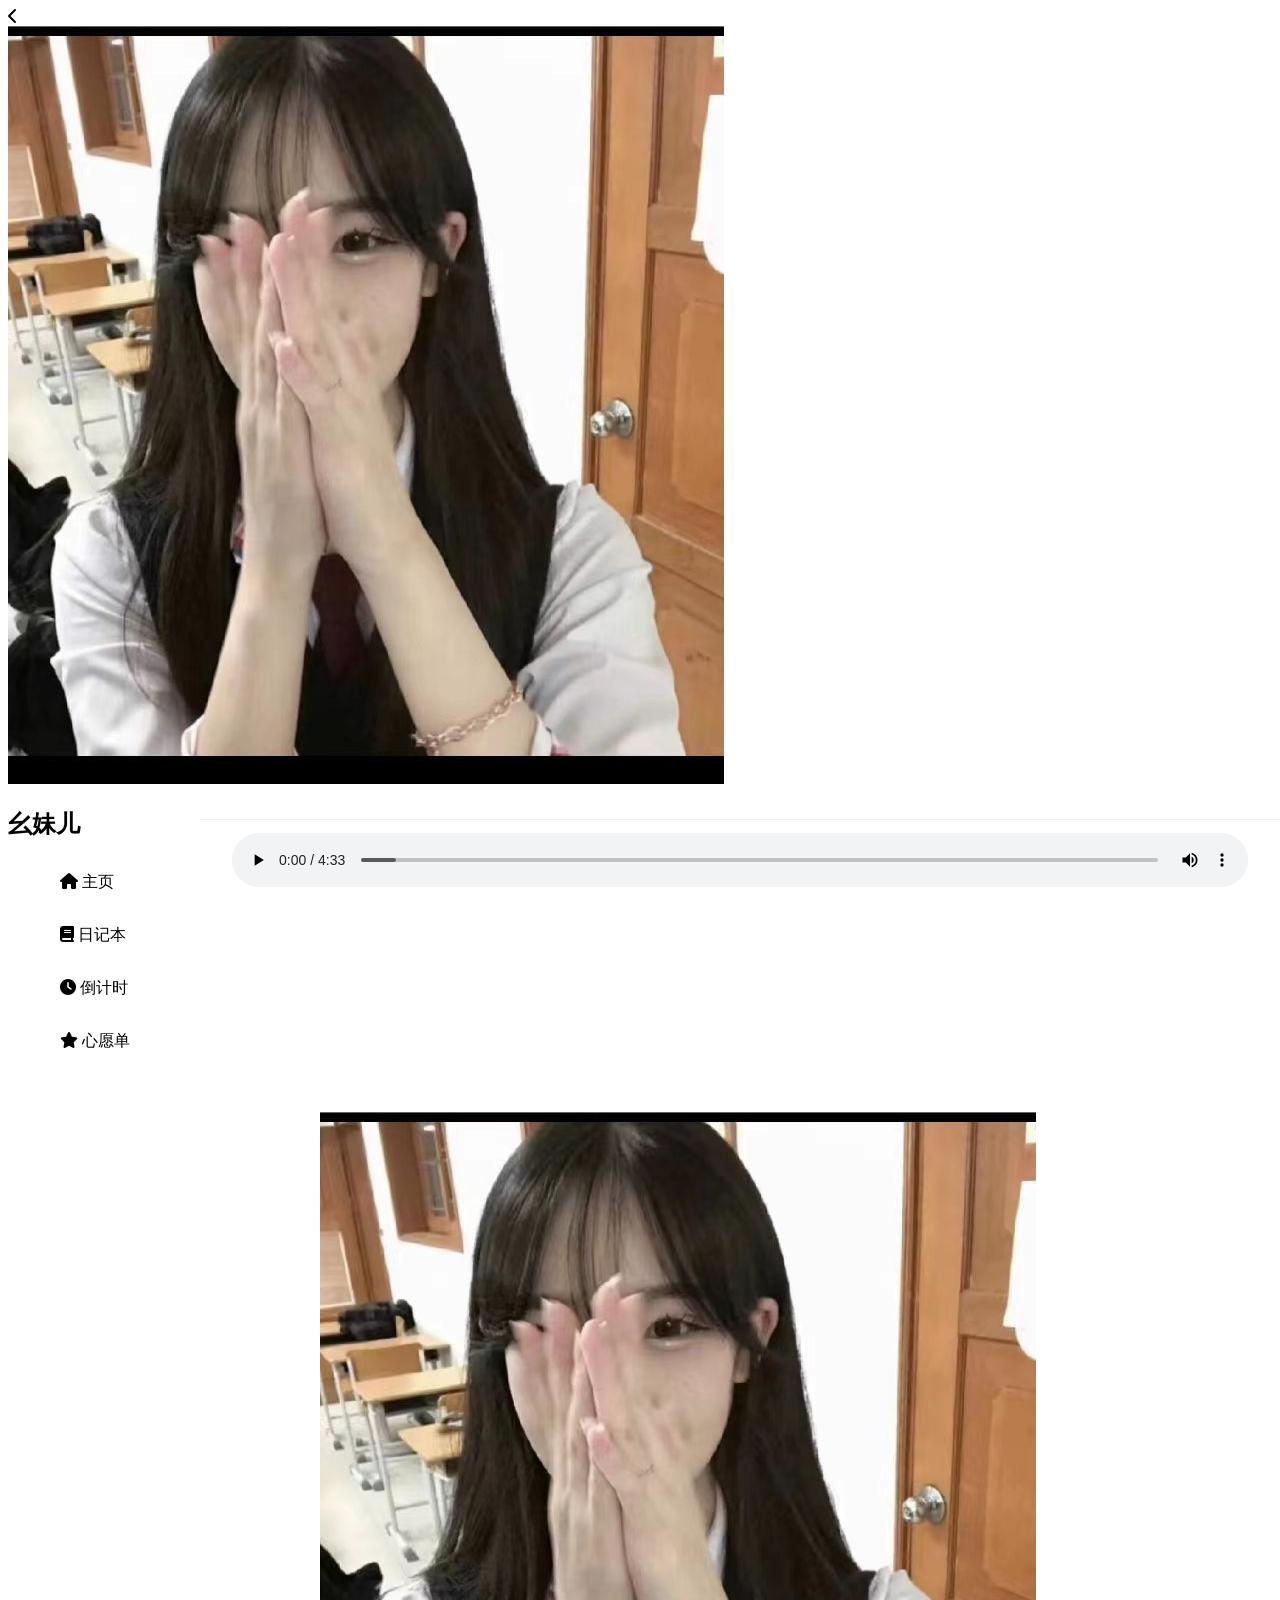
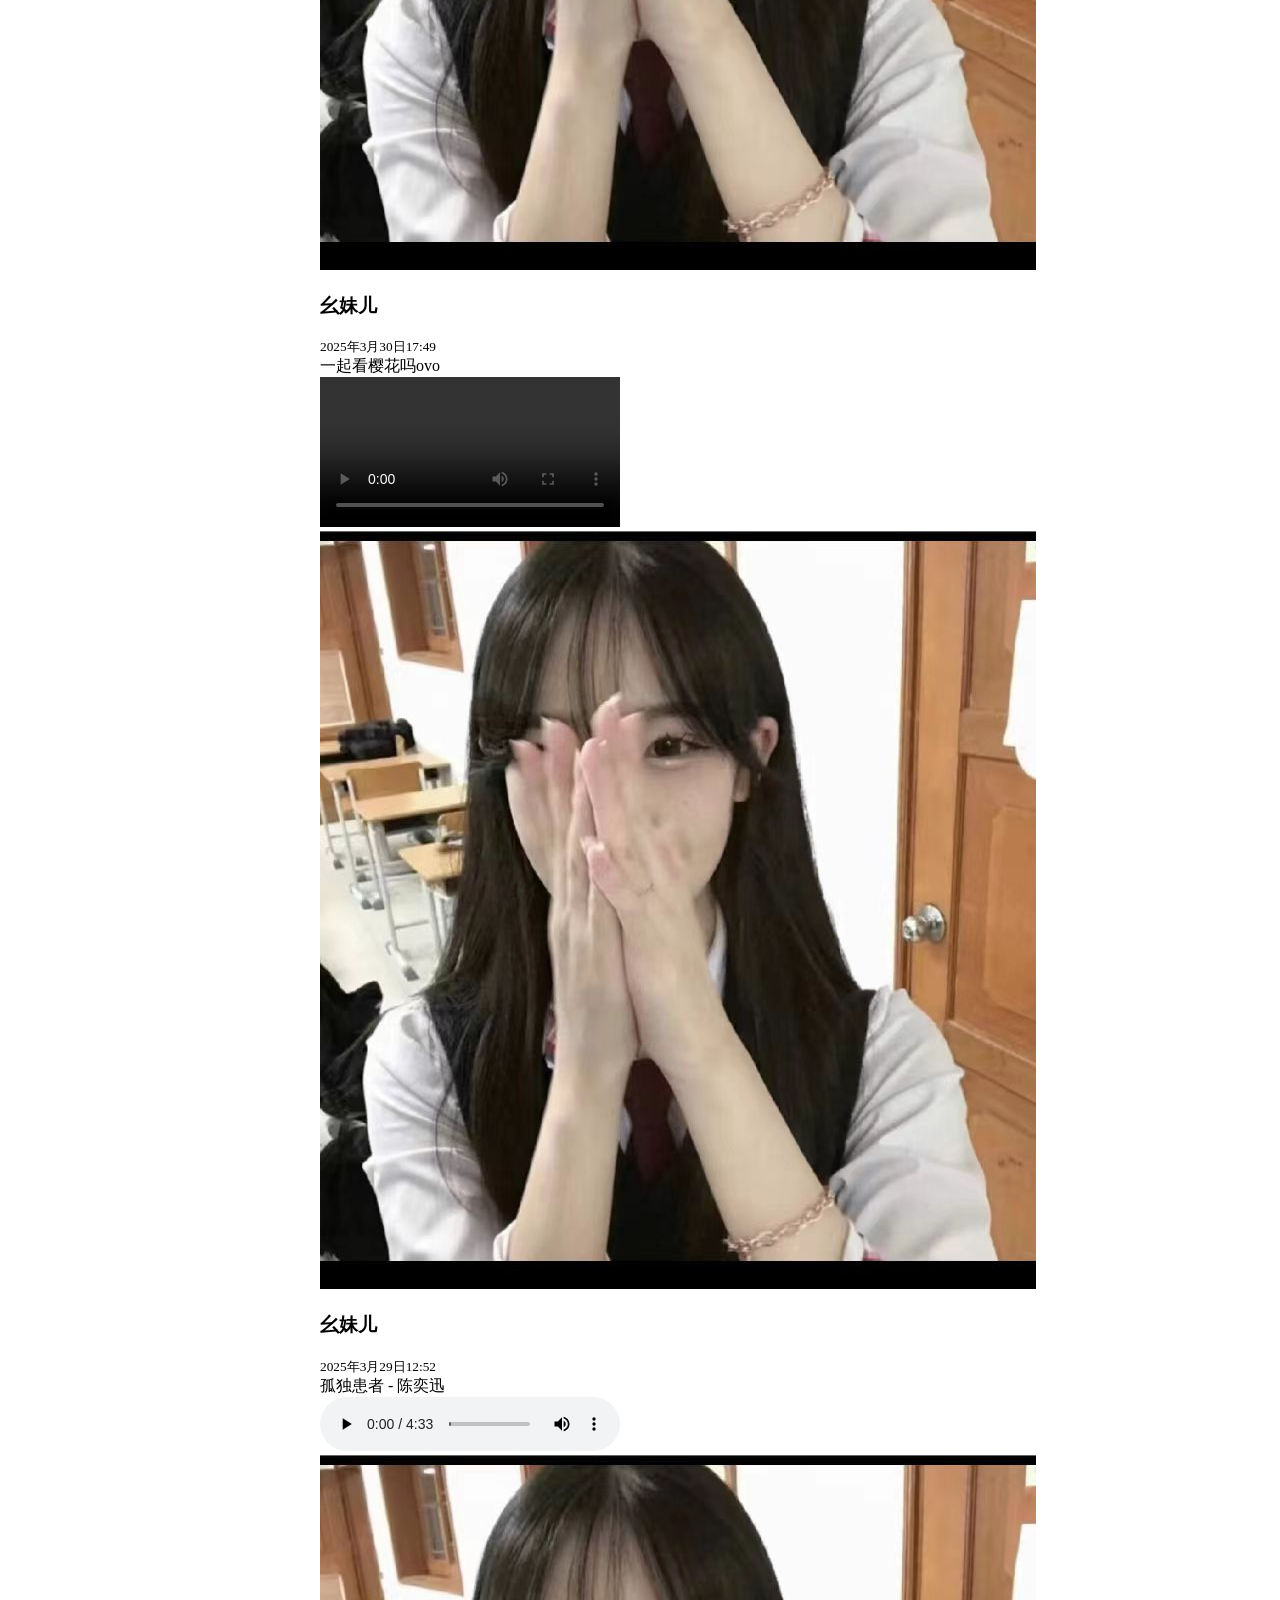
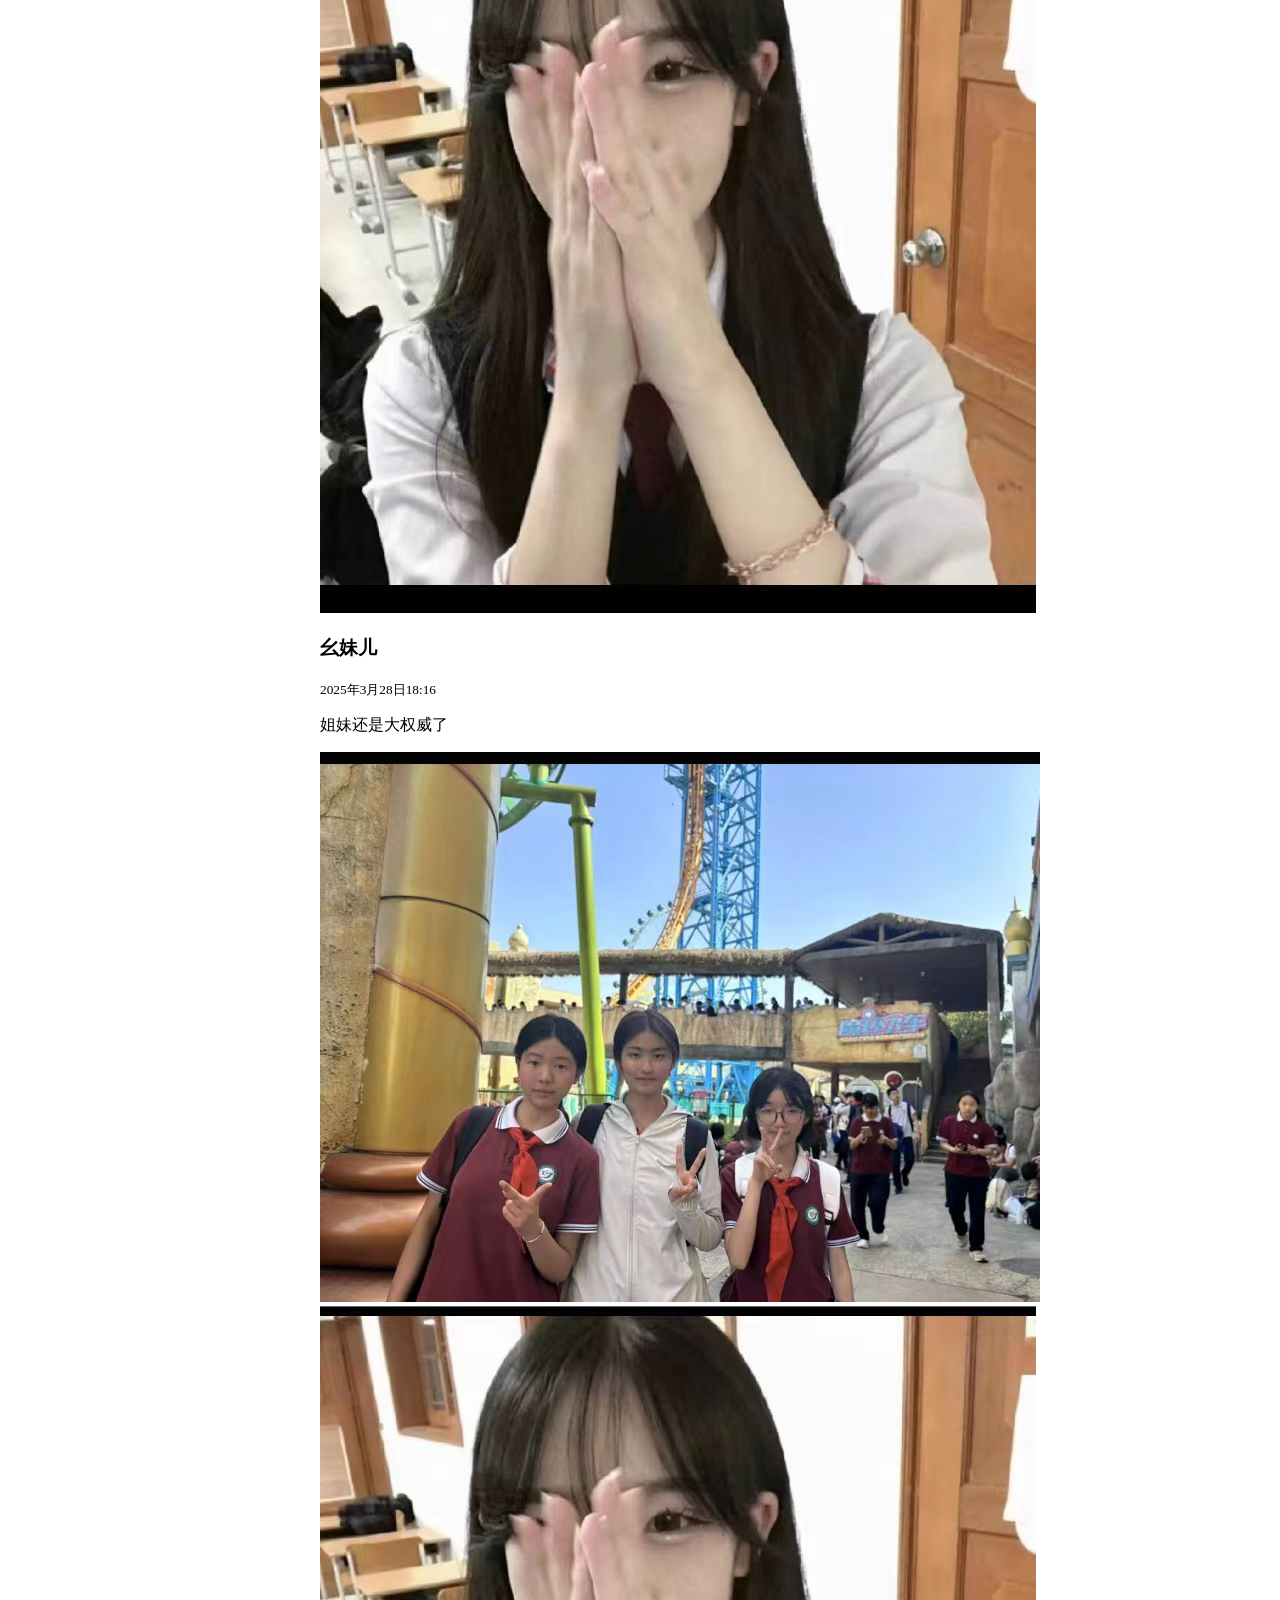
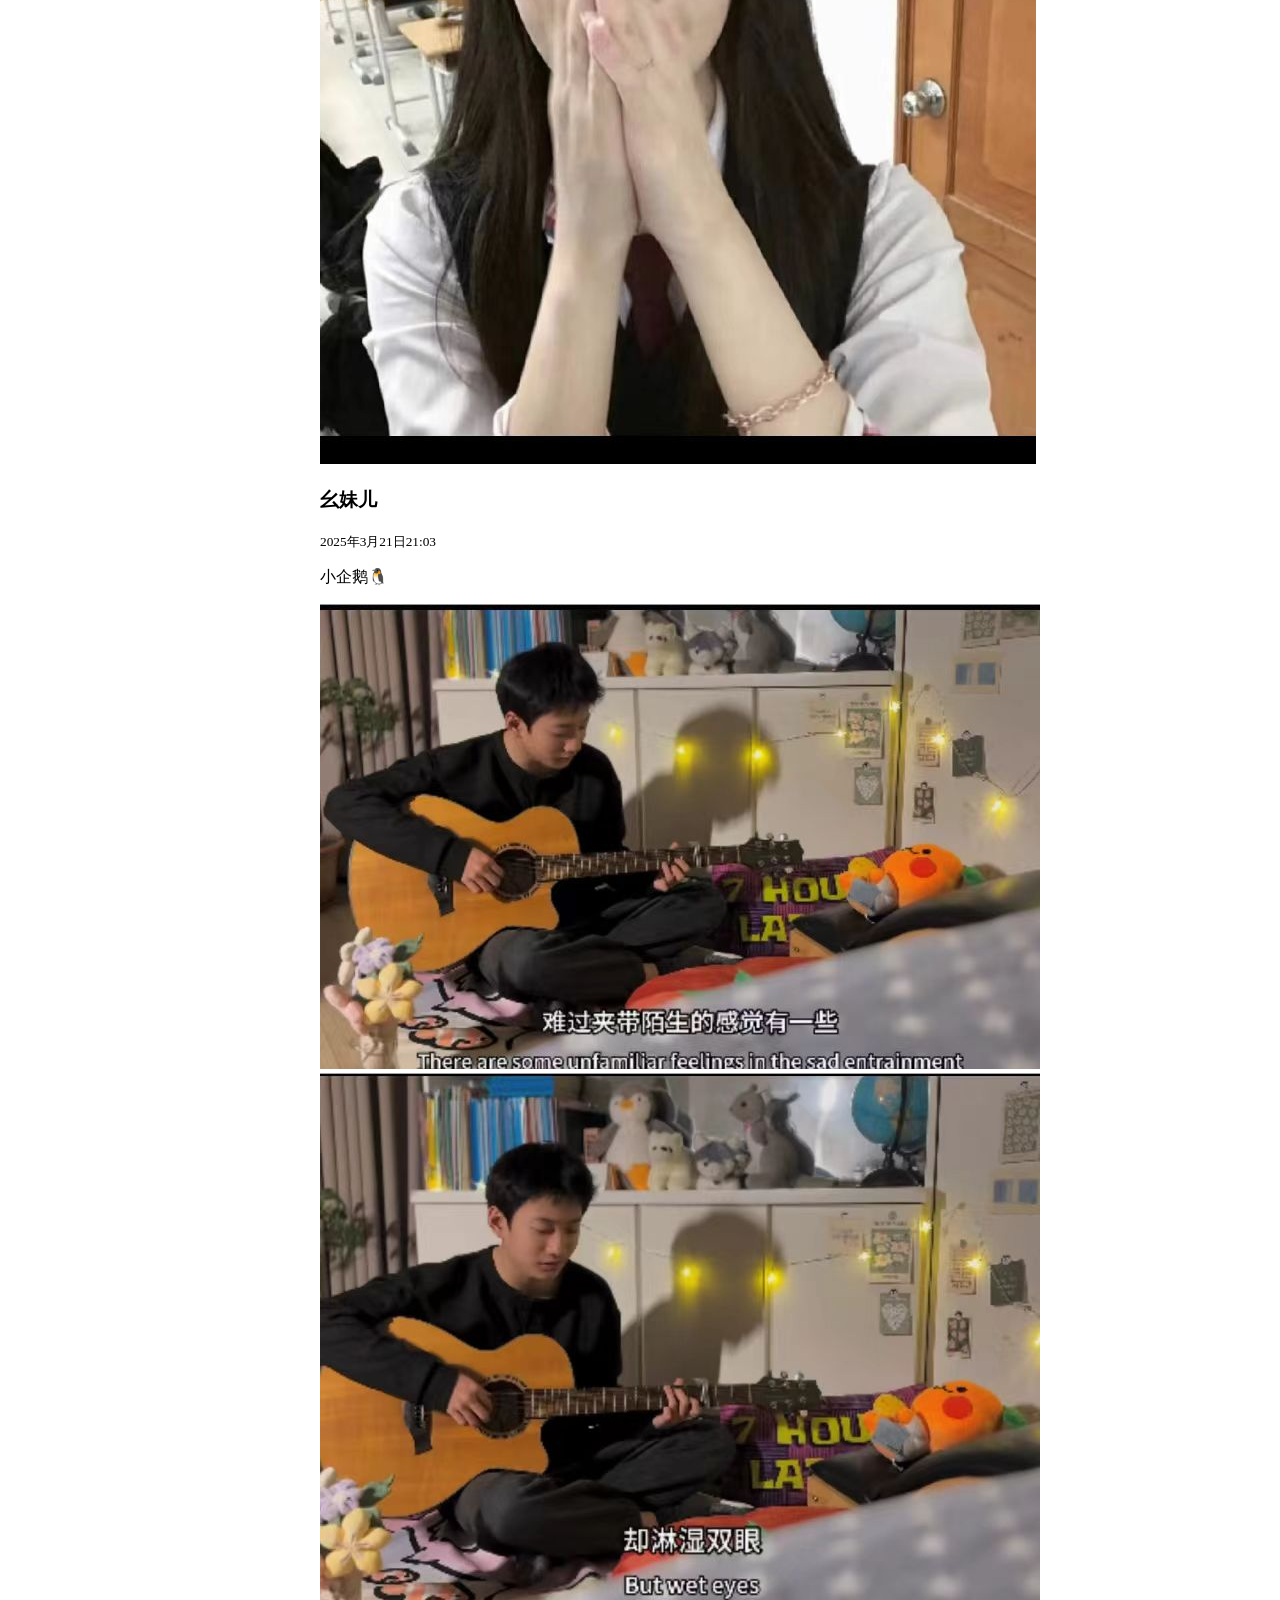
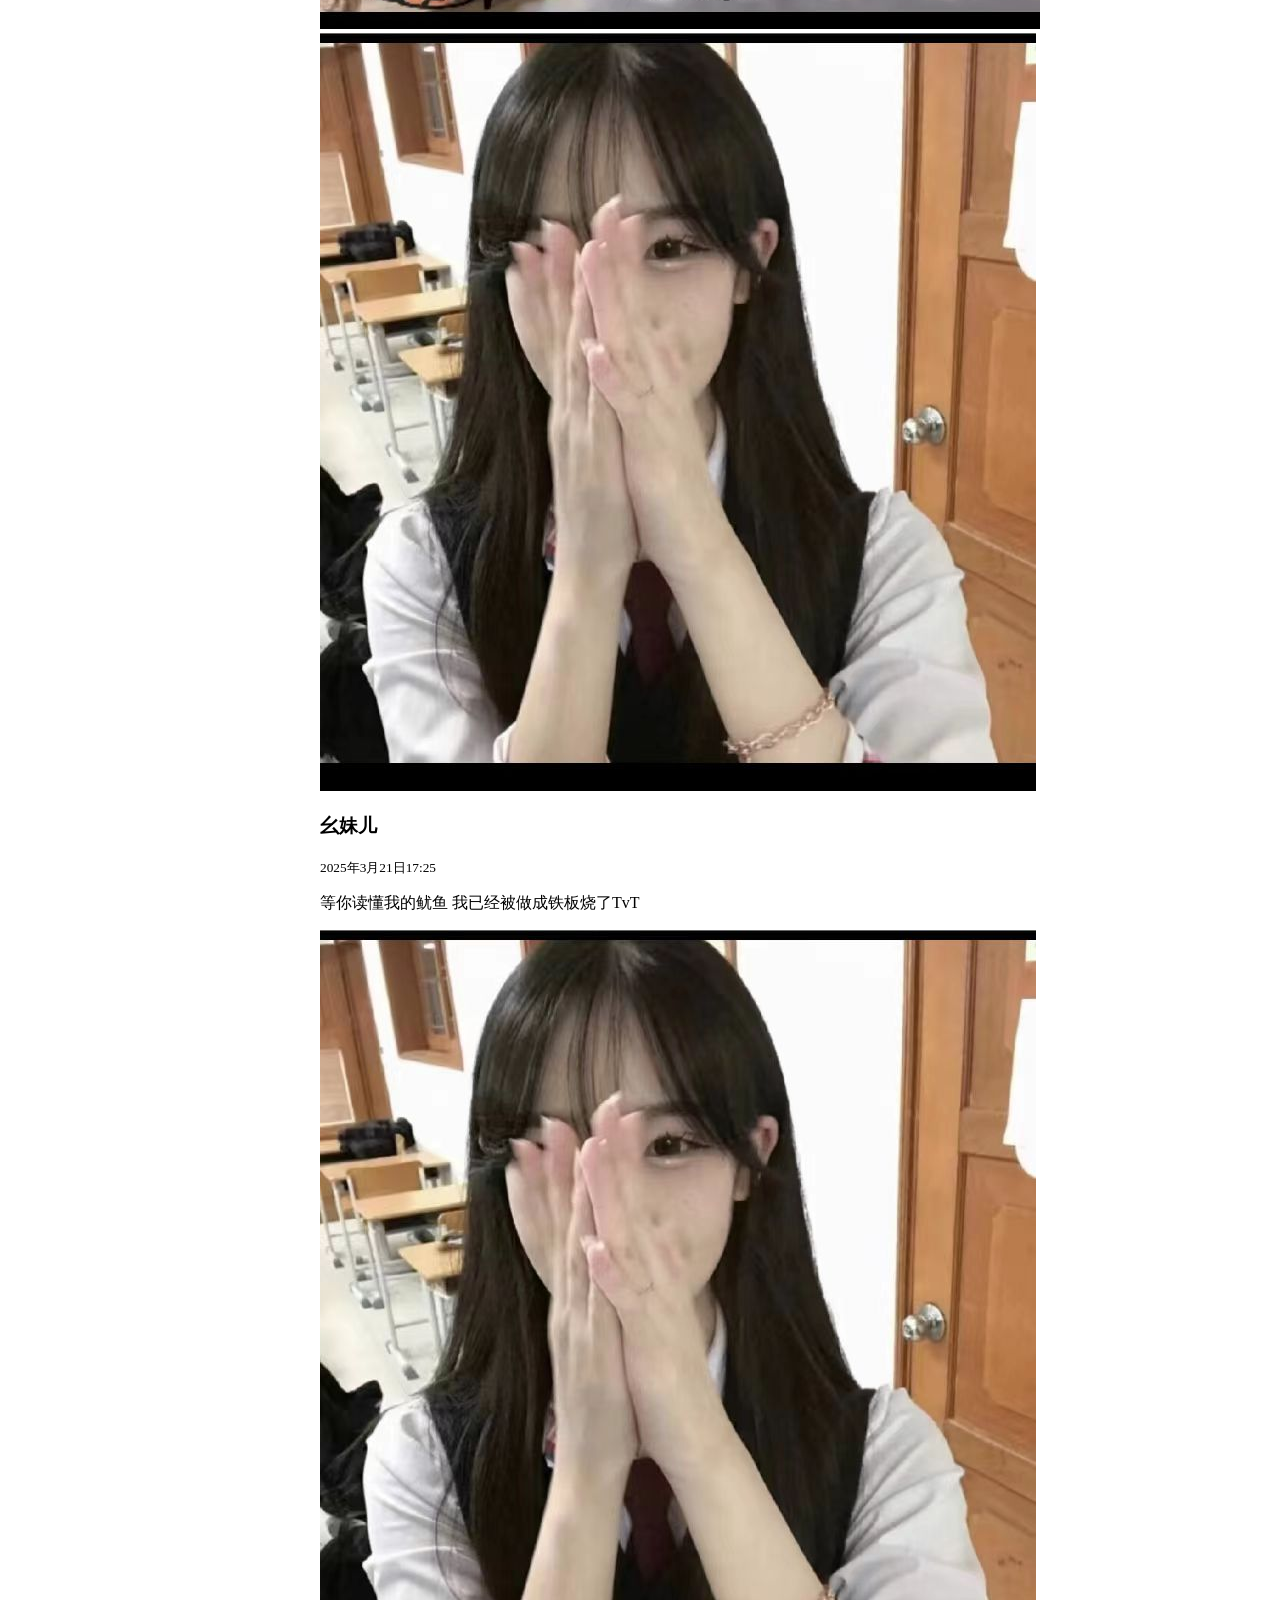
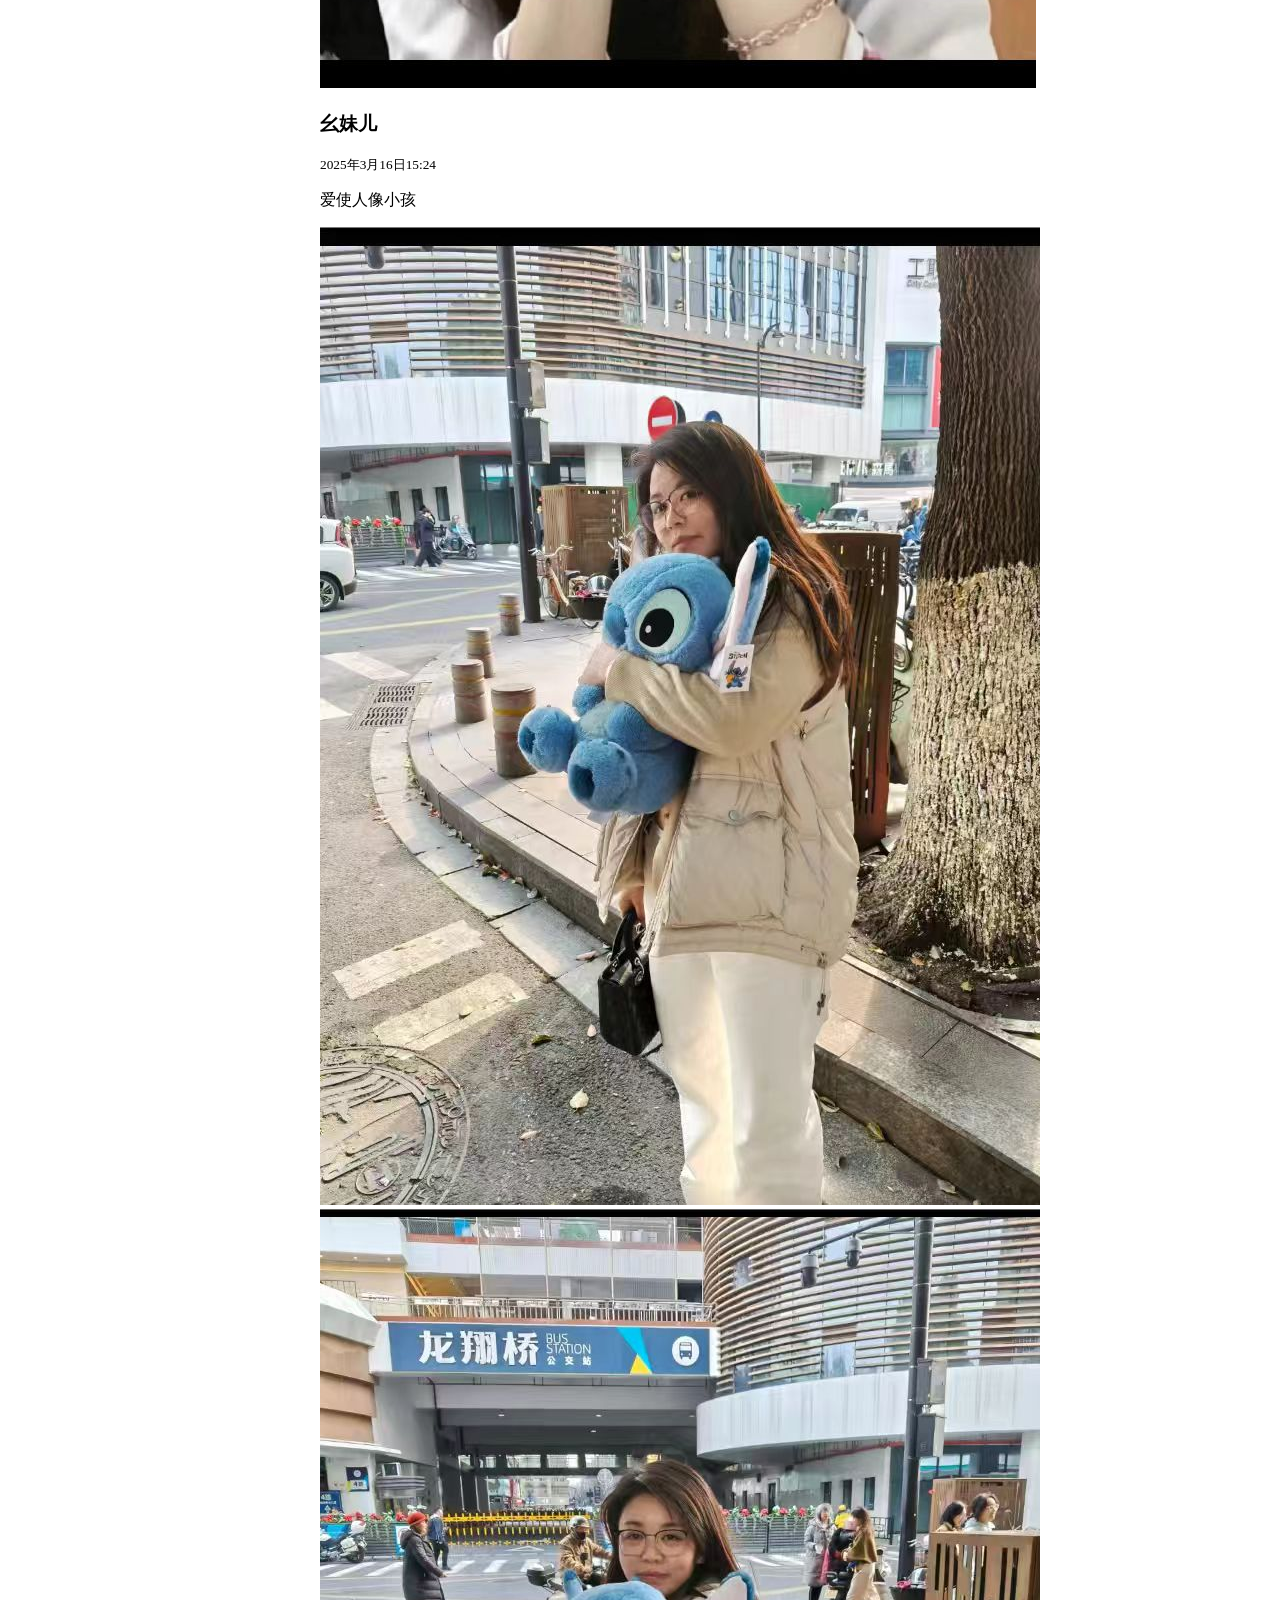
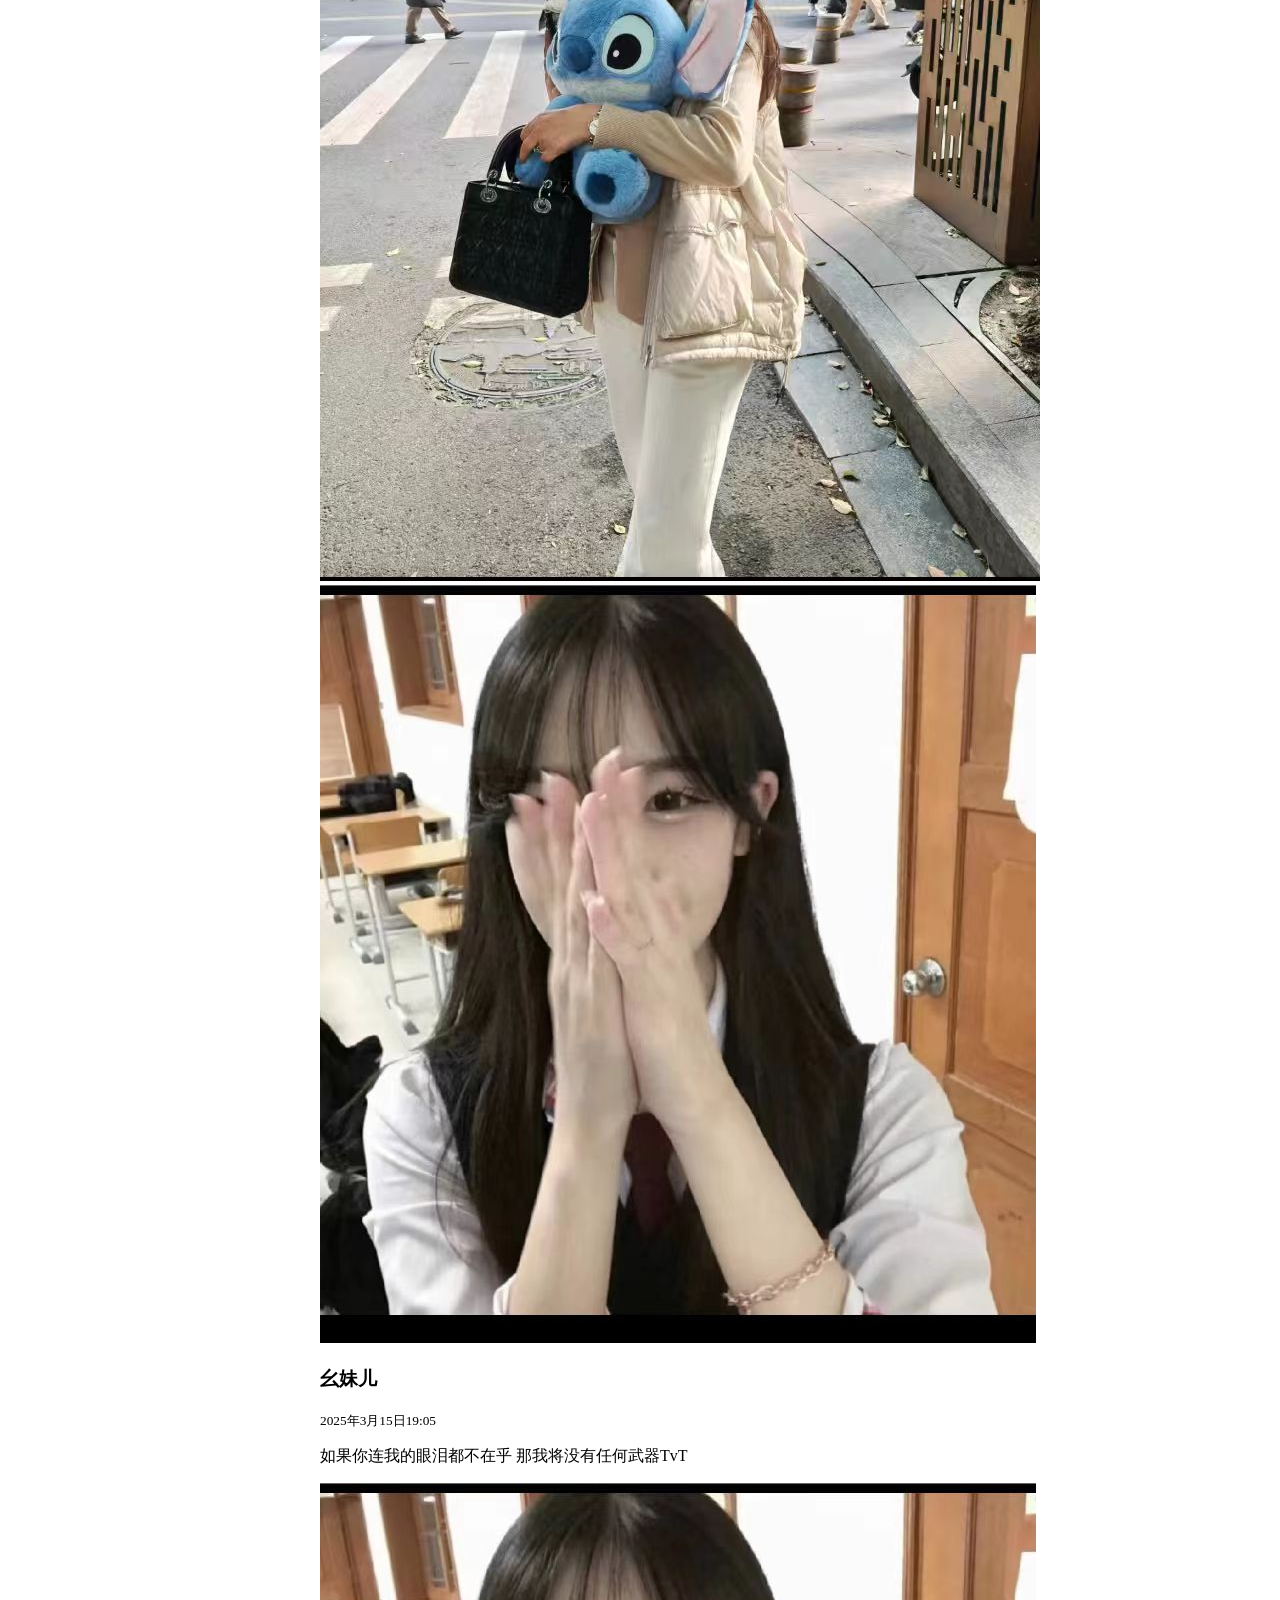
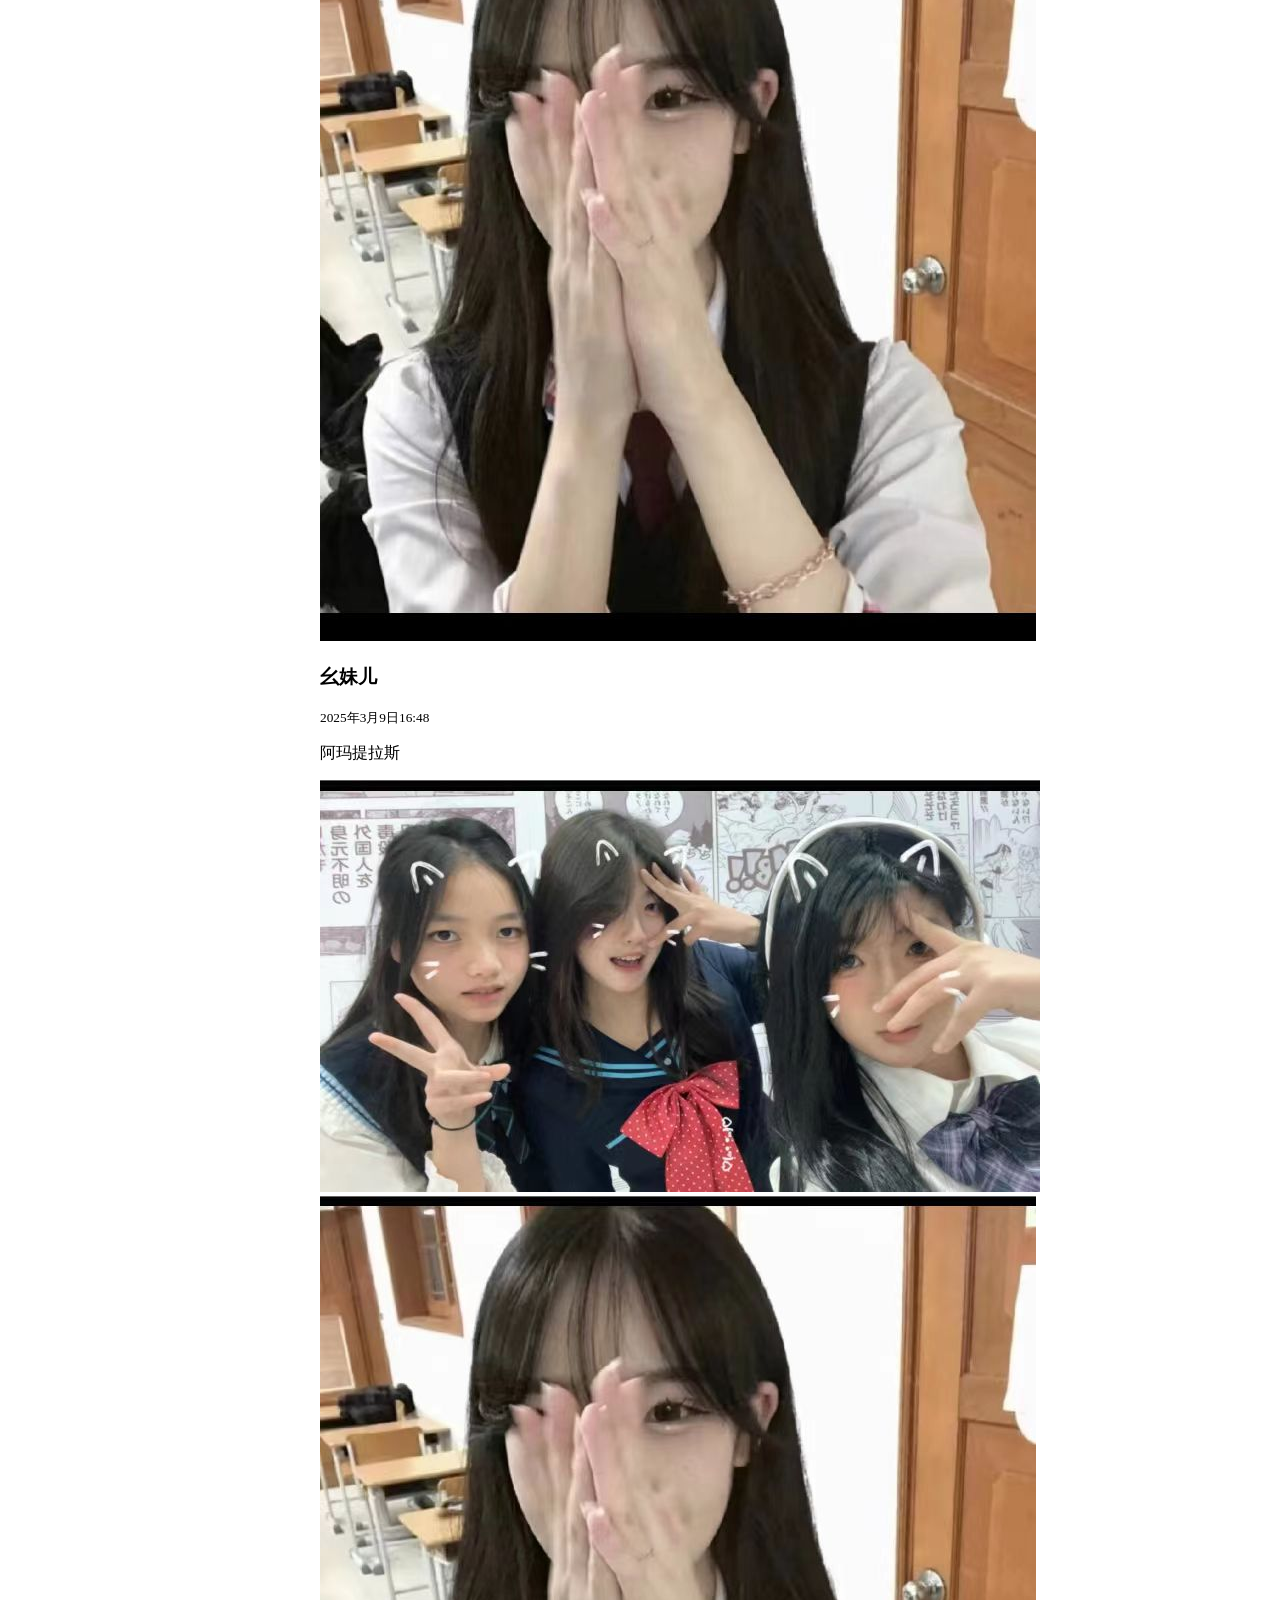
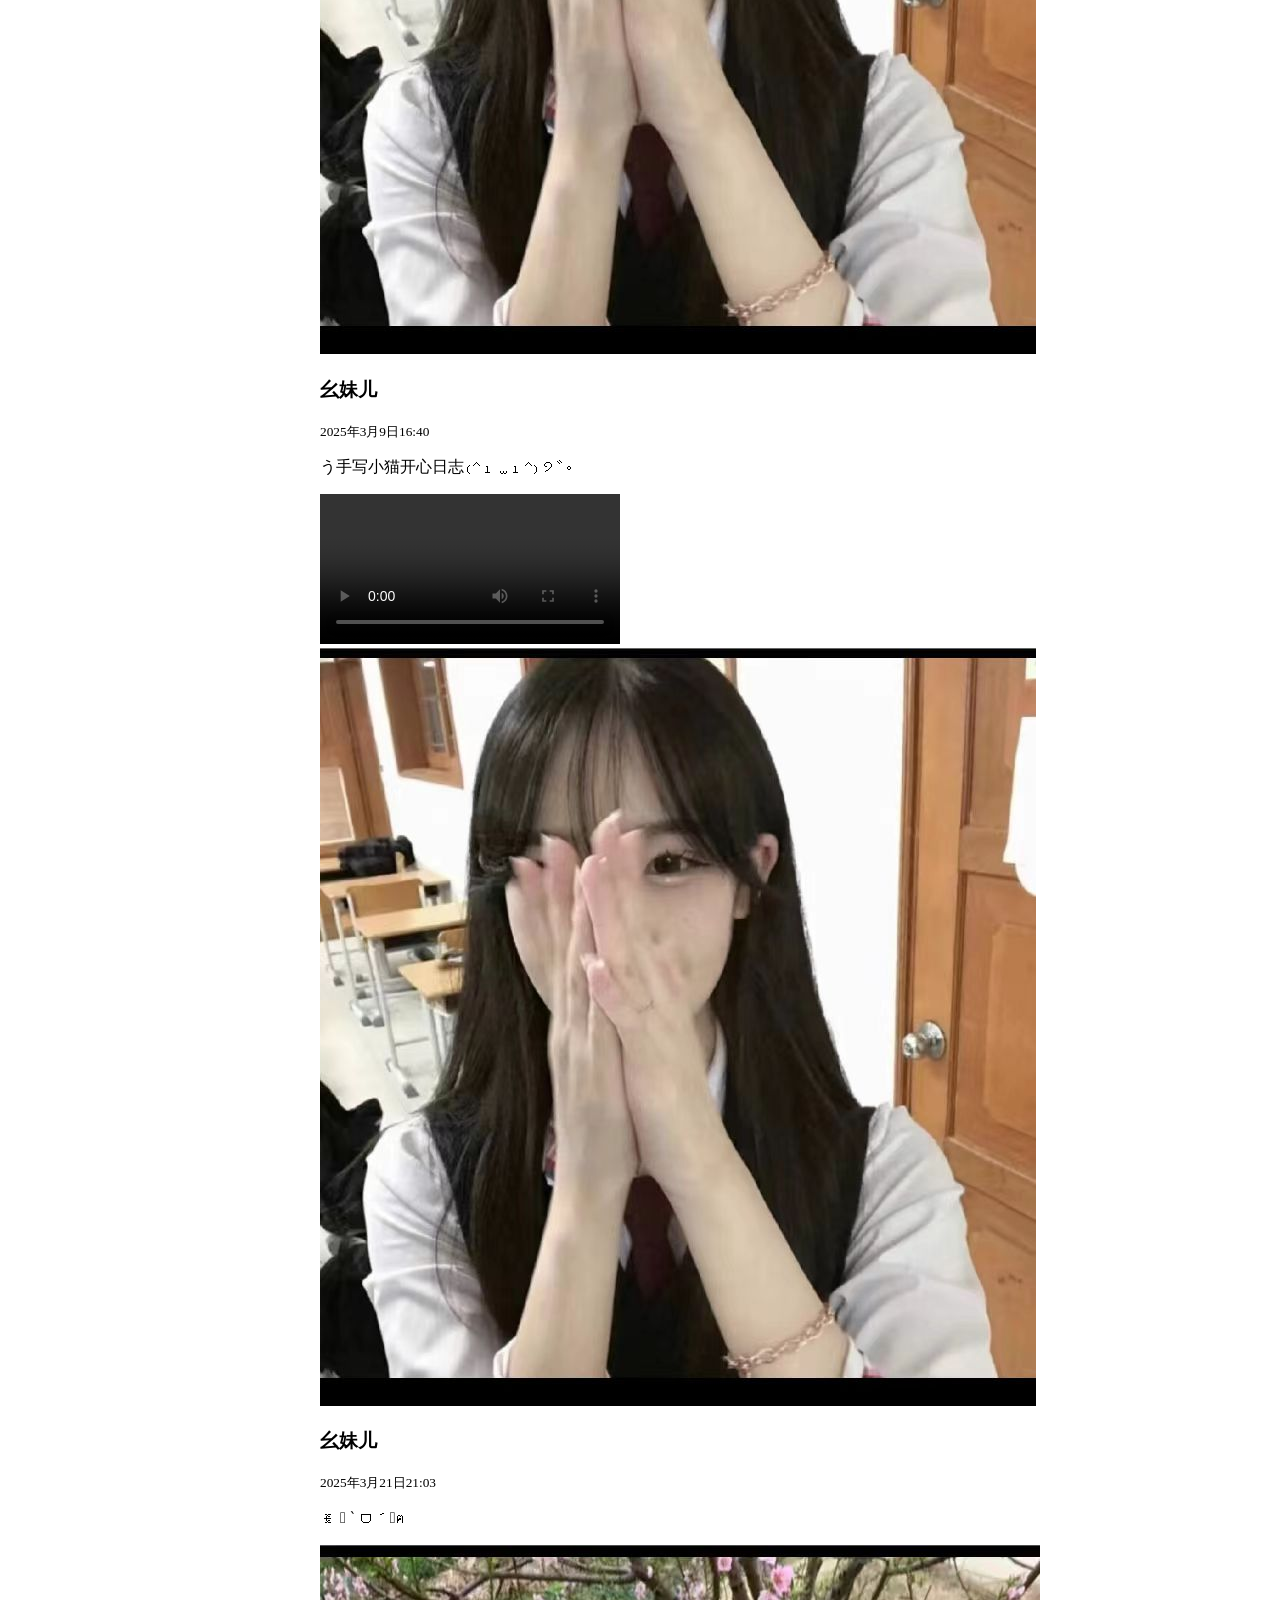
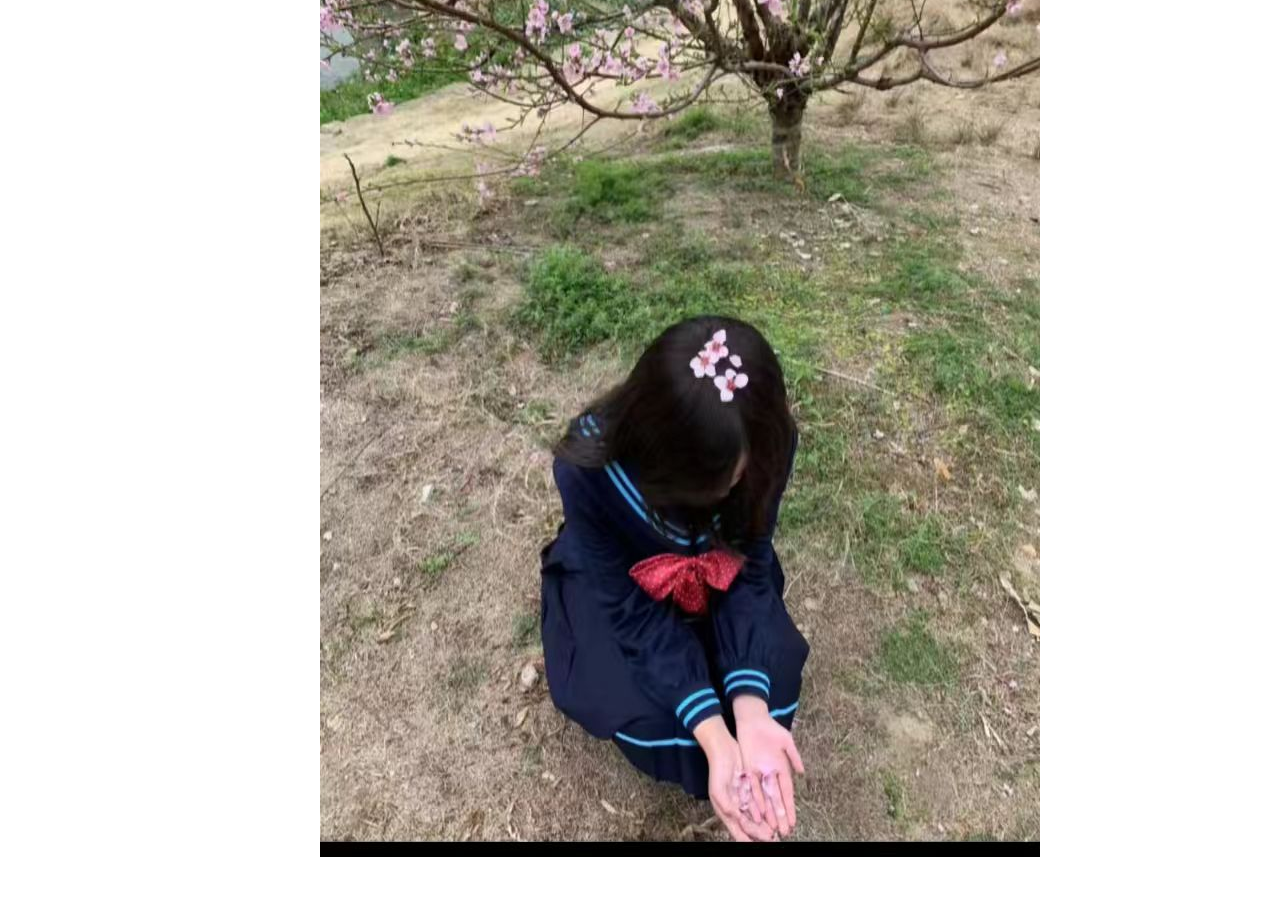
==== commit 453d1280: "Update index.html" ====
--- a/index.html
+++ b/index.html
@@ -233,7 +233,7 @@
     <!-- 音乐播放器 -->
     <div style="position:fixed; bottom:0; left:200px; right:0; height:80px; background:var(--card-bg); backdrop-filter:var(--blur); display:flex; align-items:center; padding:0 2rem; border-top:1px solid rgba(0,0,0,0.05); transition: left 0.3s;">
         <audio id="player" controls style="width:100%;">
-            <source src="assets/music.mp3" type="audio/mpeg">
+            <source src="music.mp3" type="audio/mpeg">
             您的浏览器不支持音频元素
         </audio>
     </div>
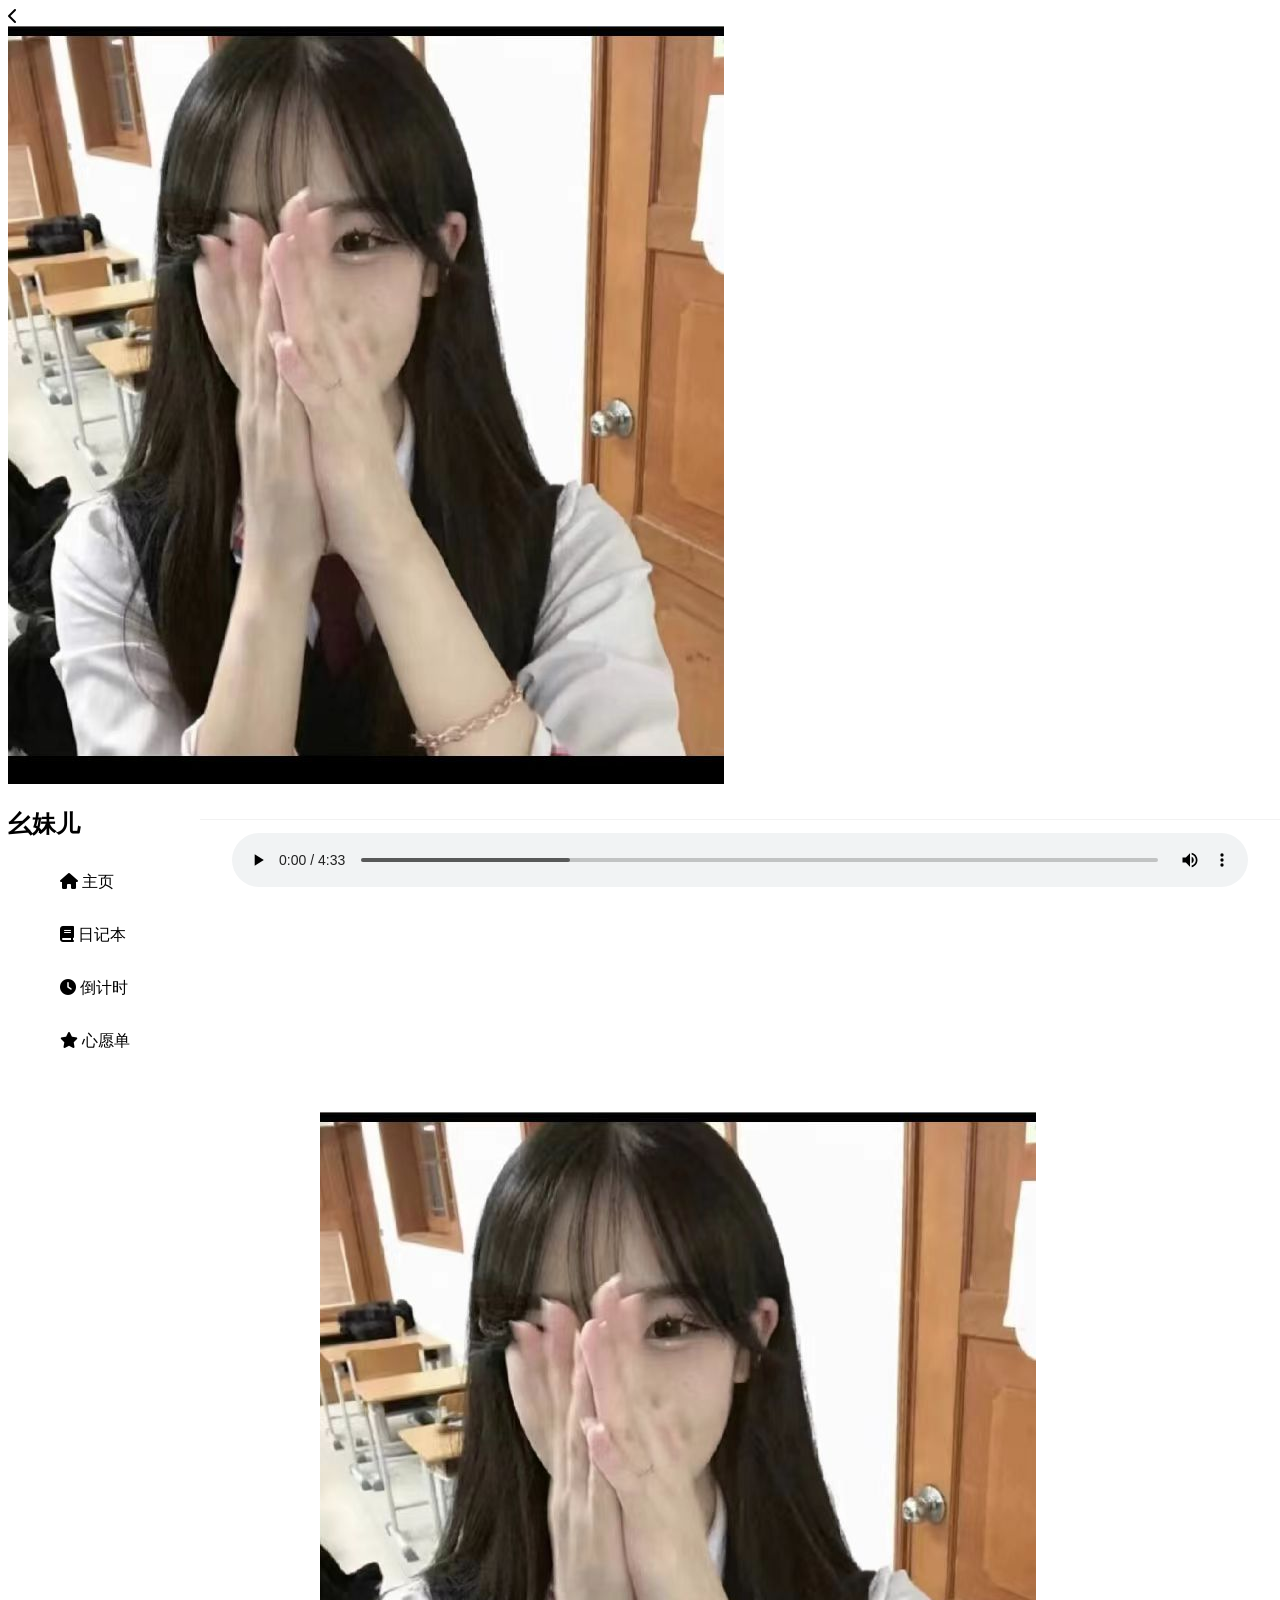
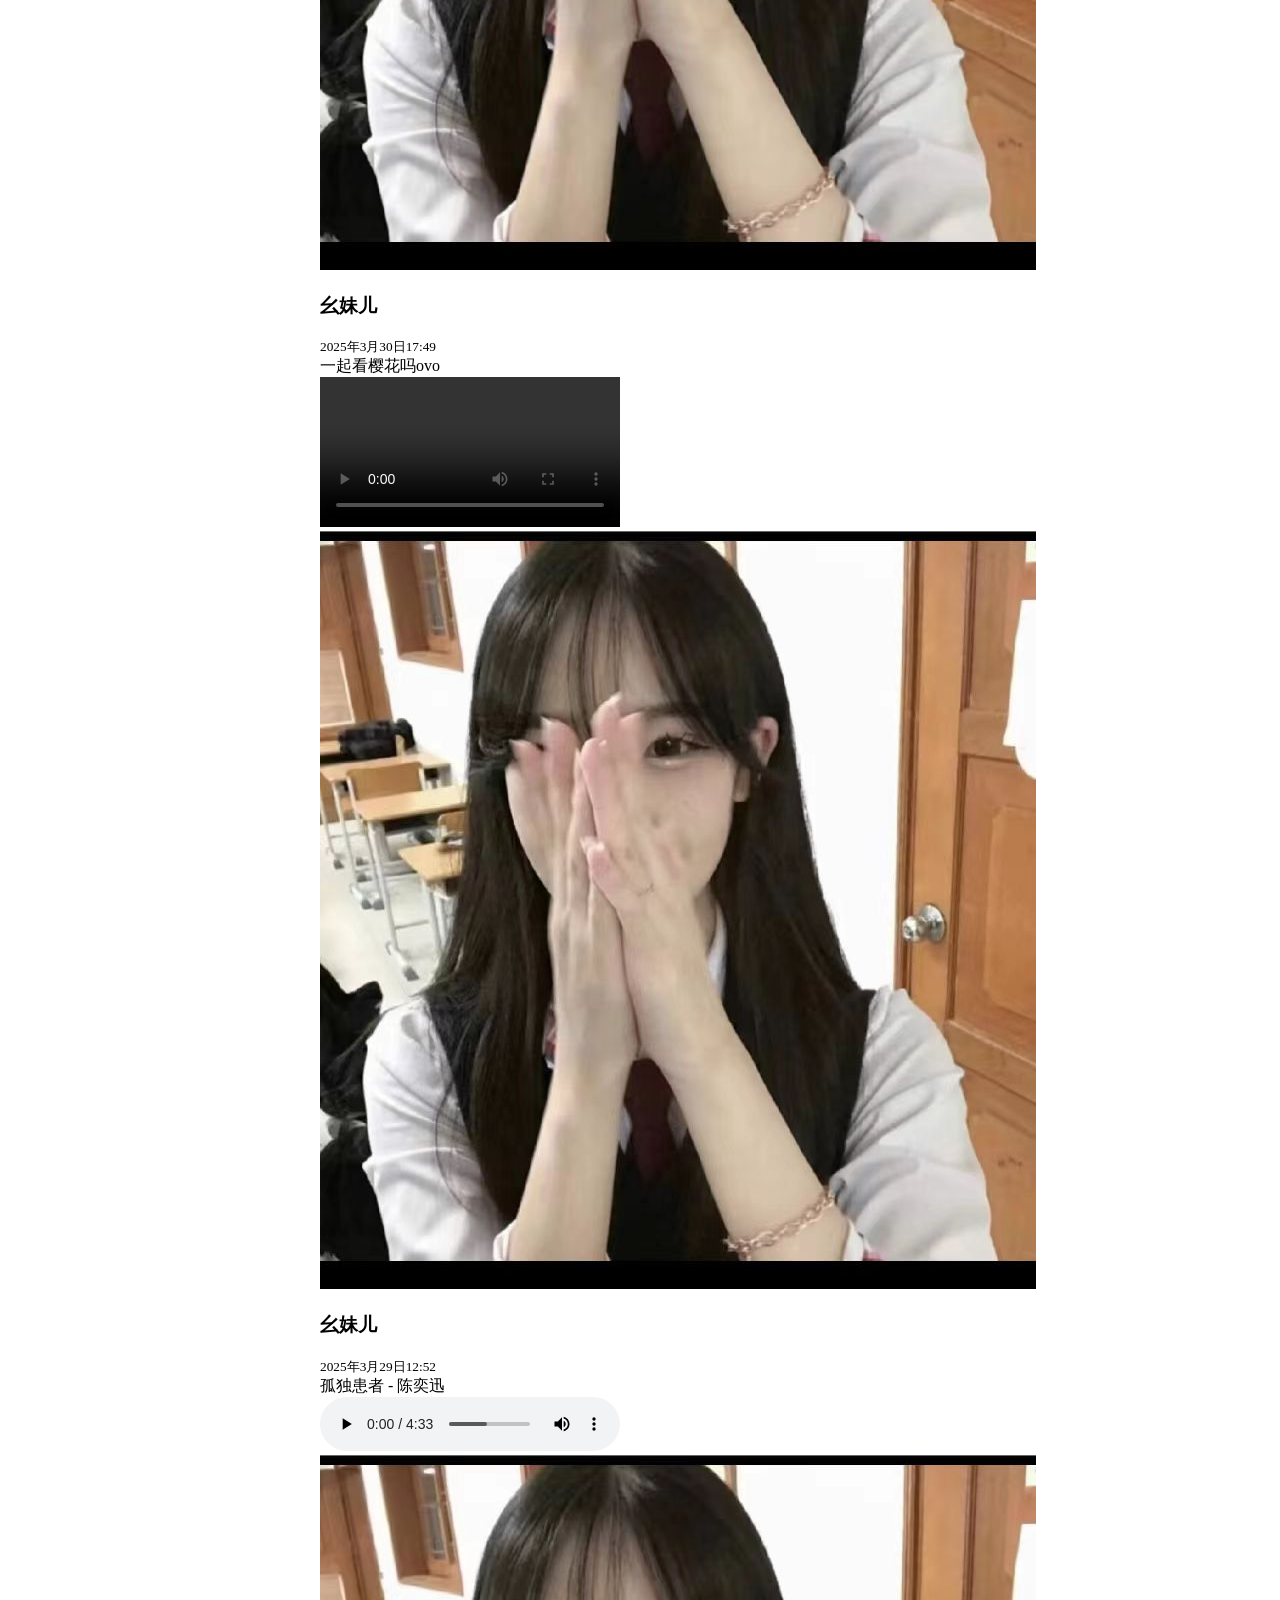
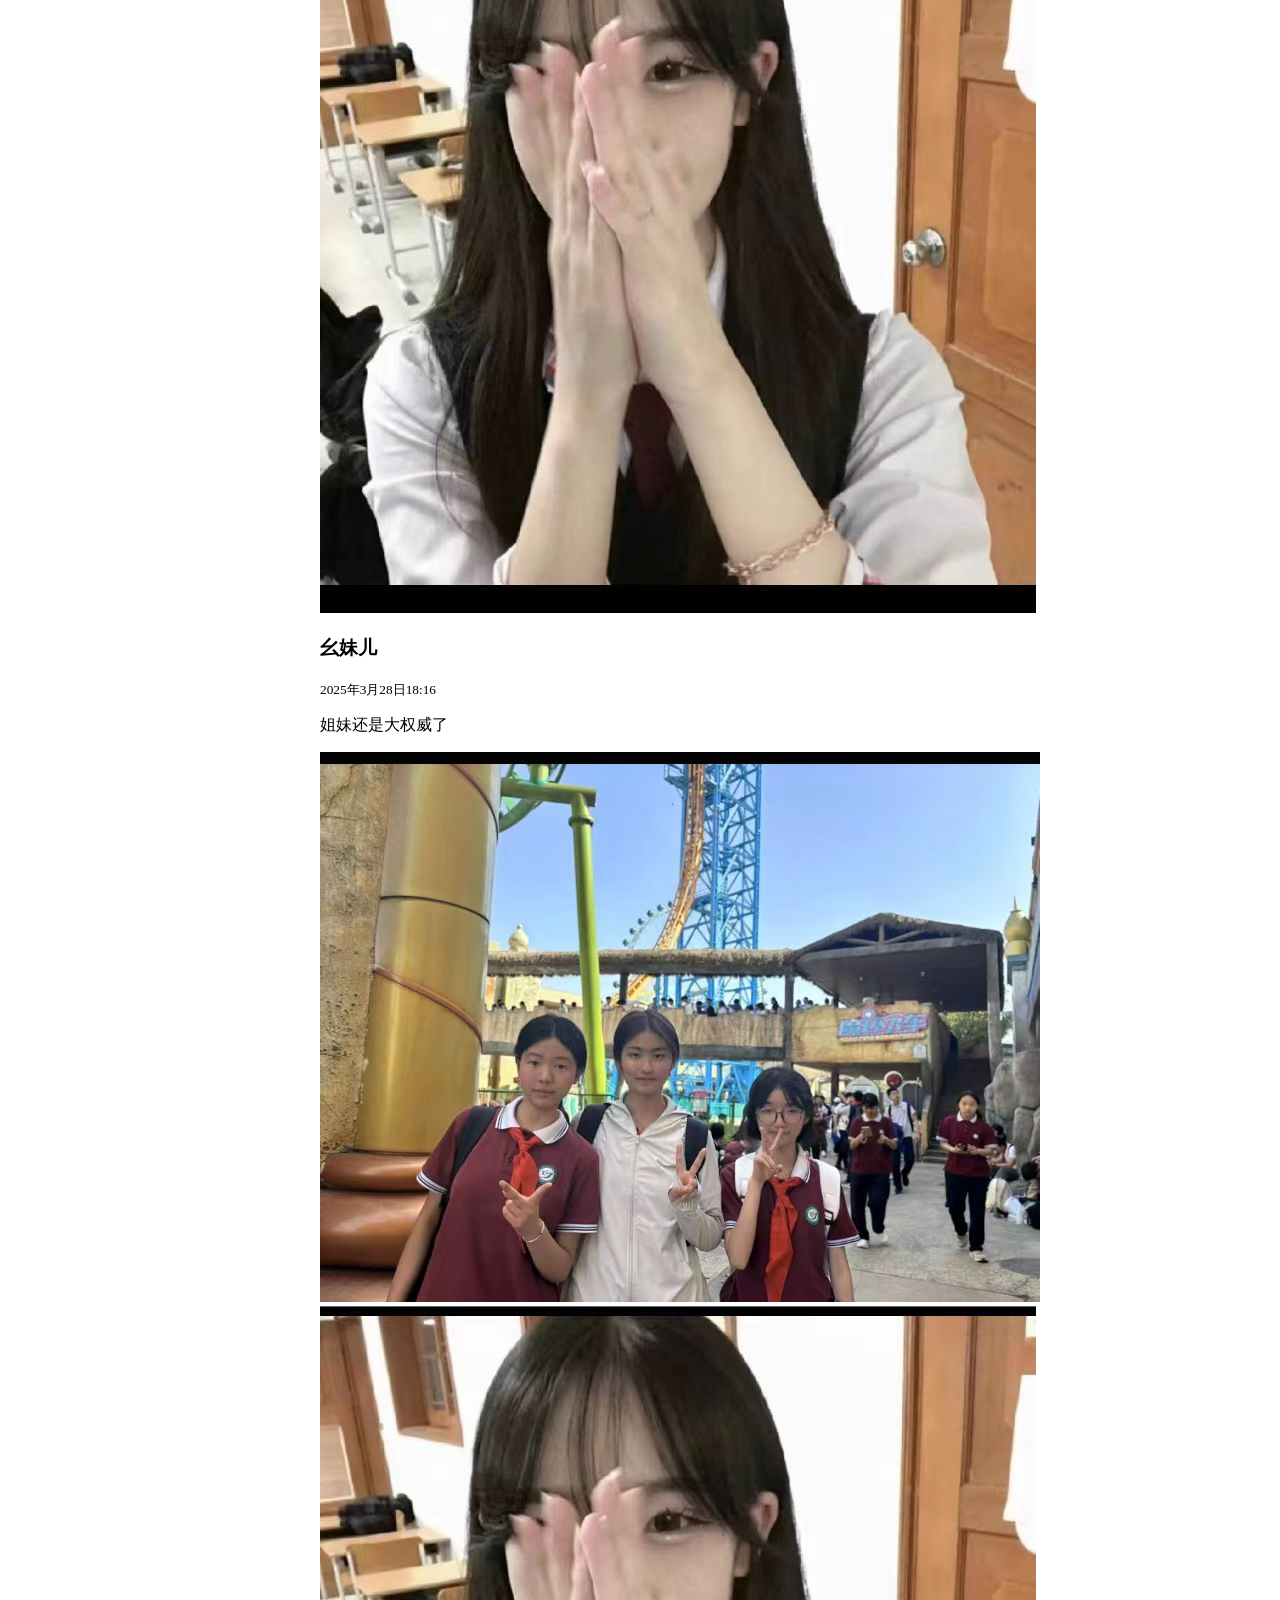
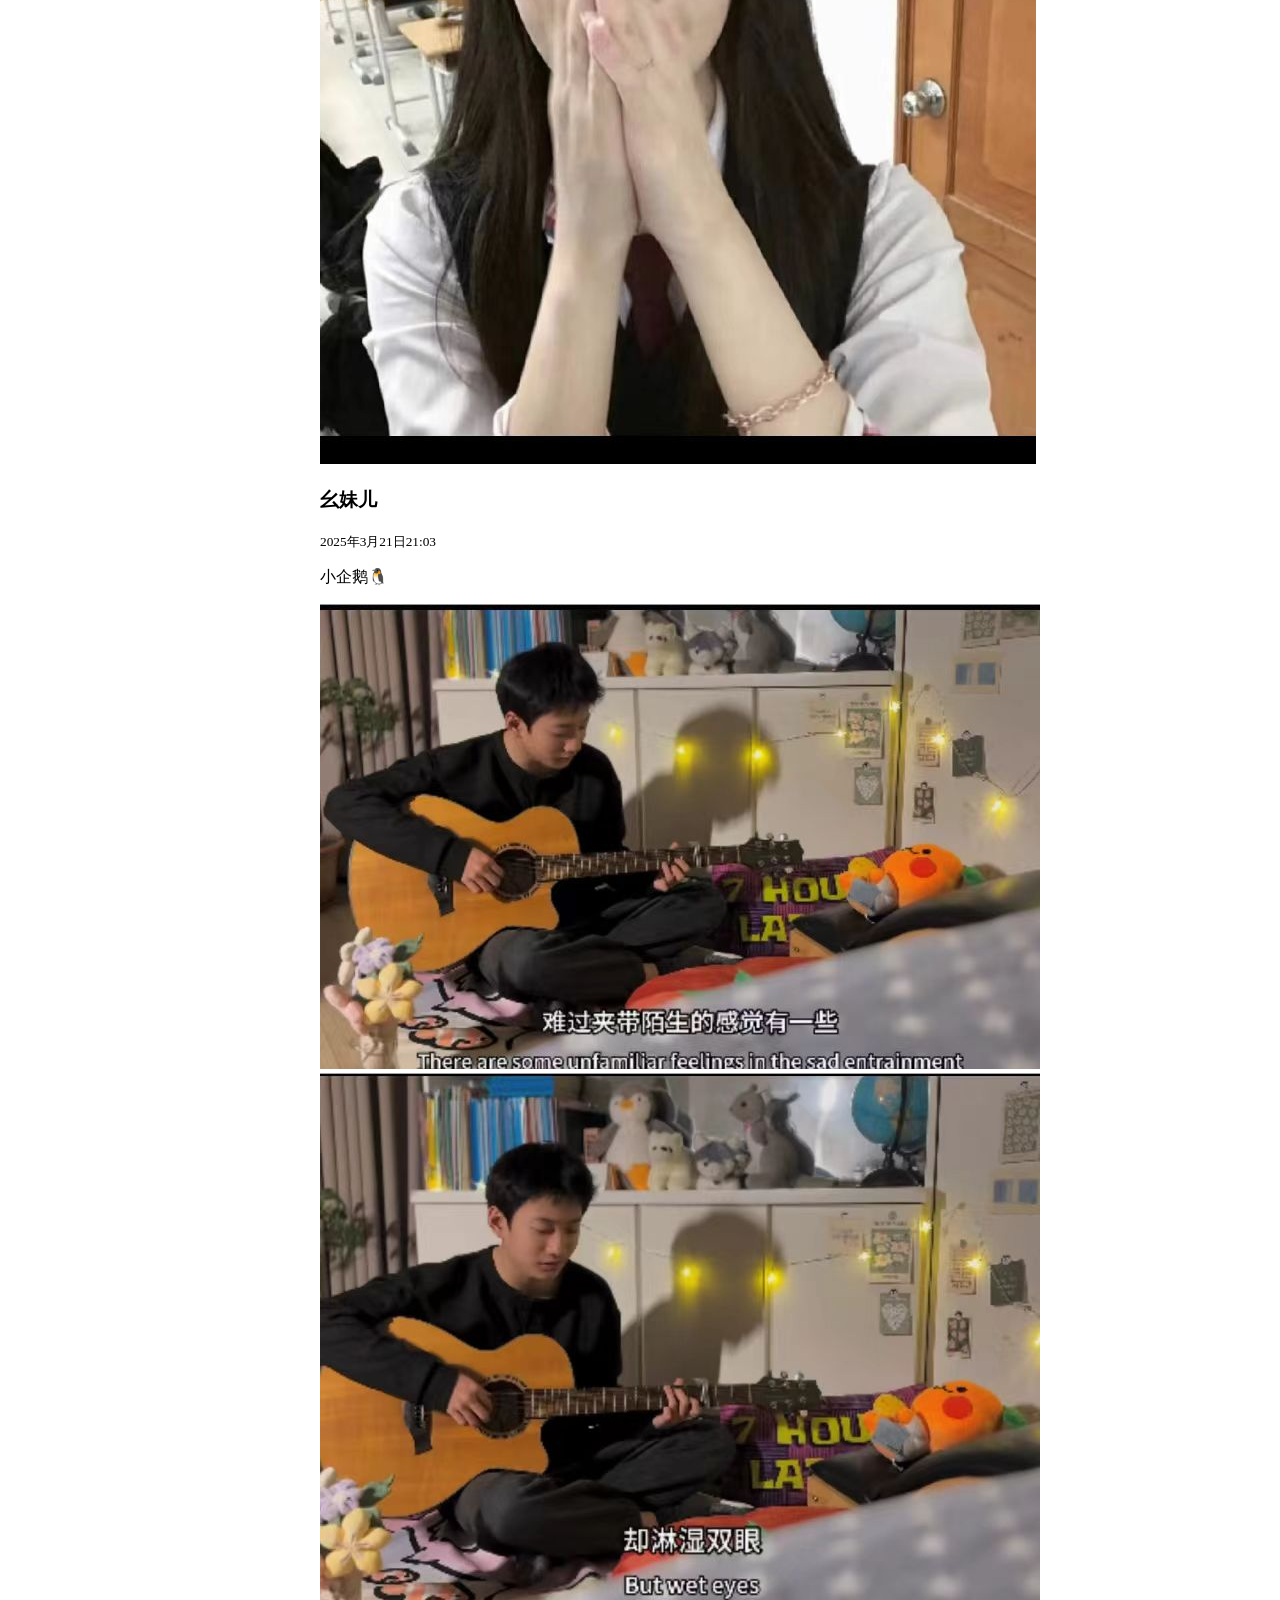
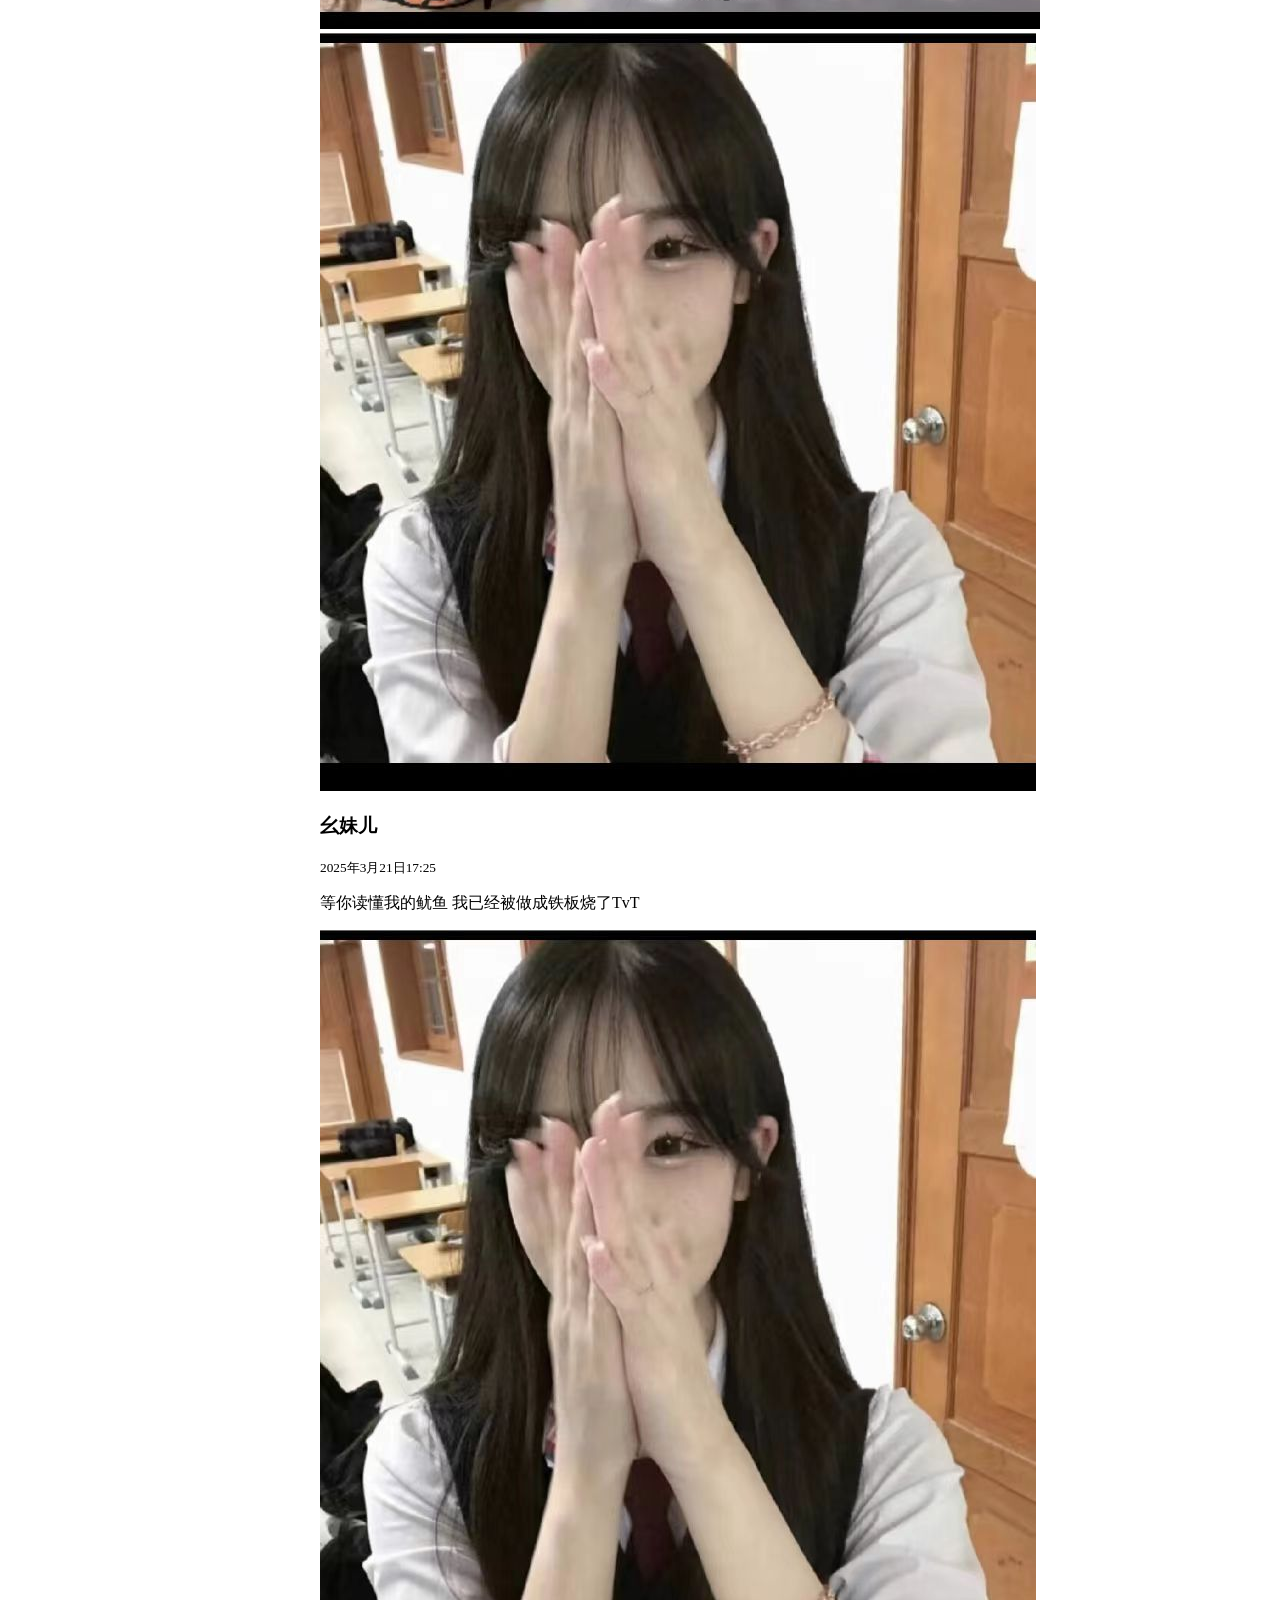
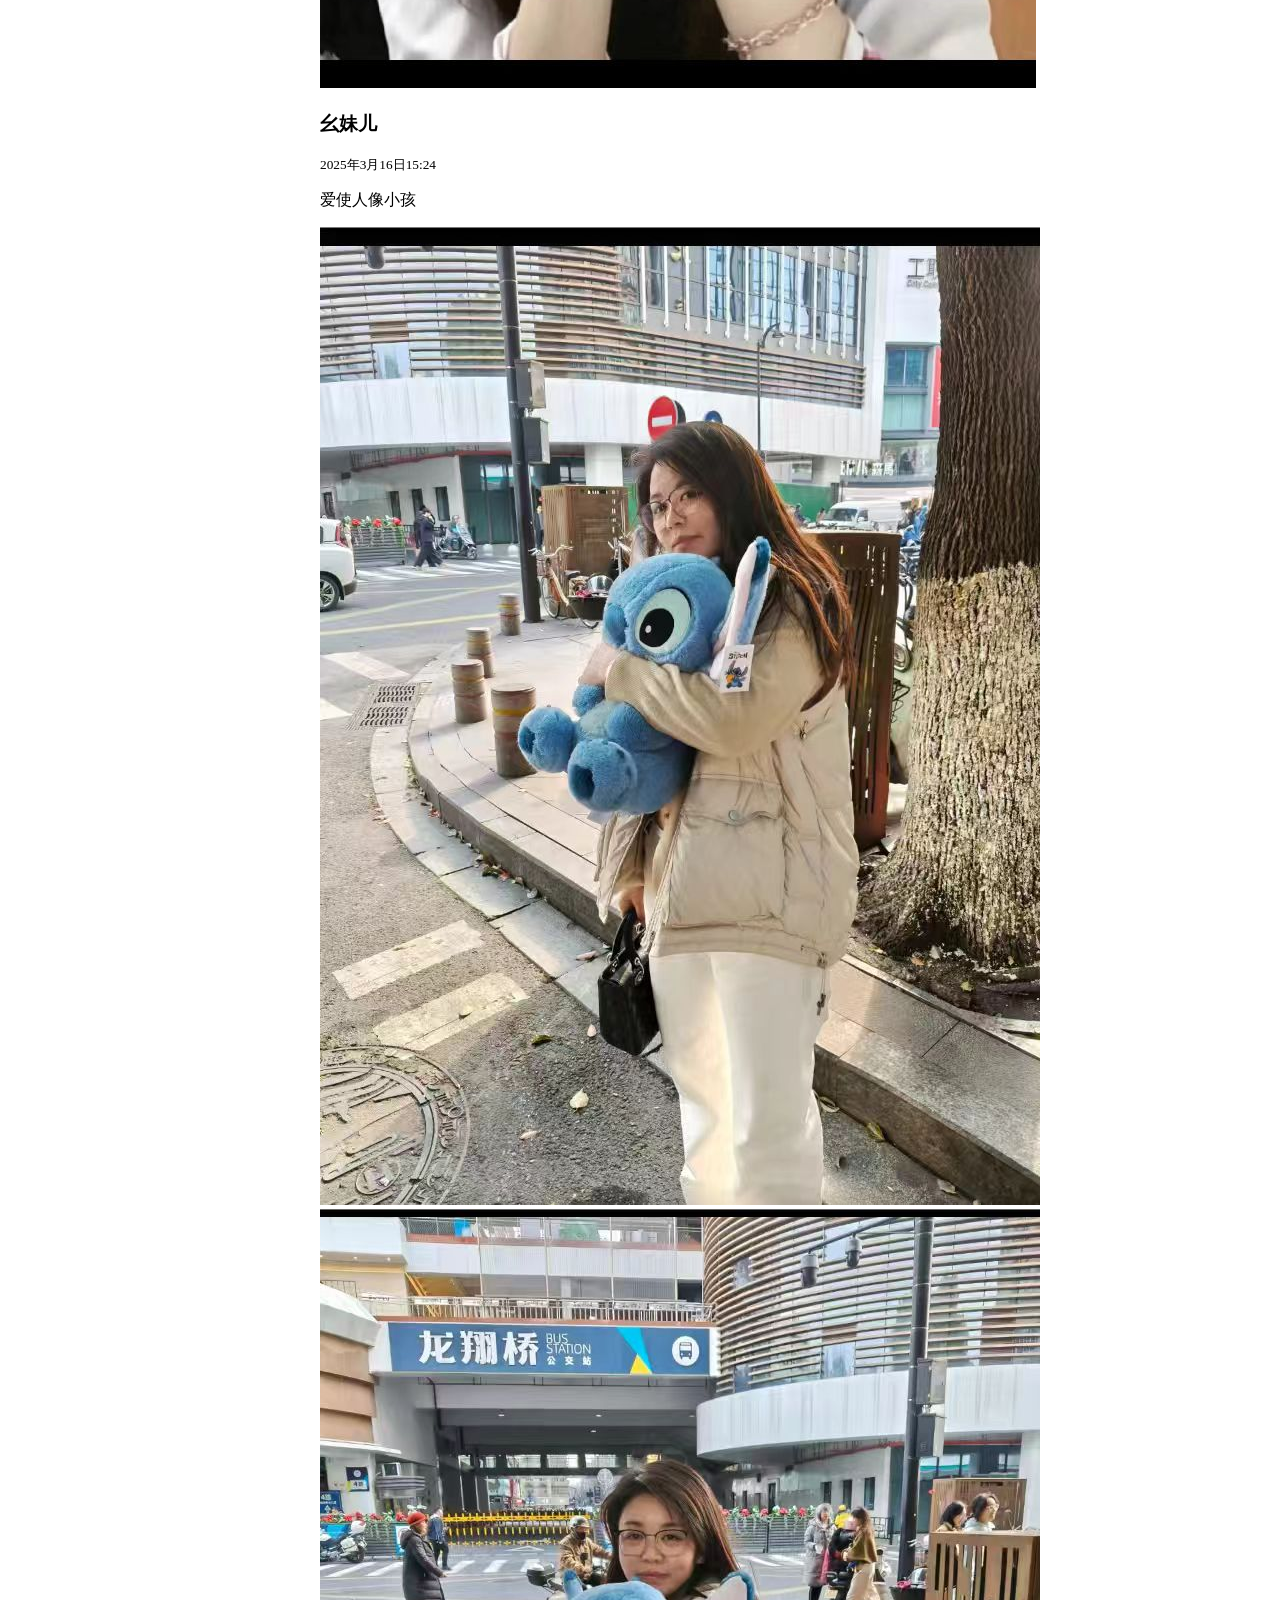
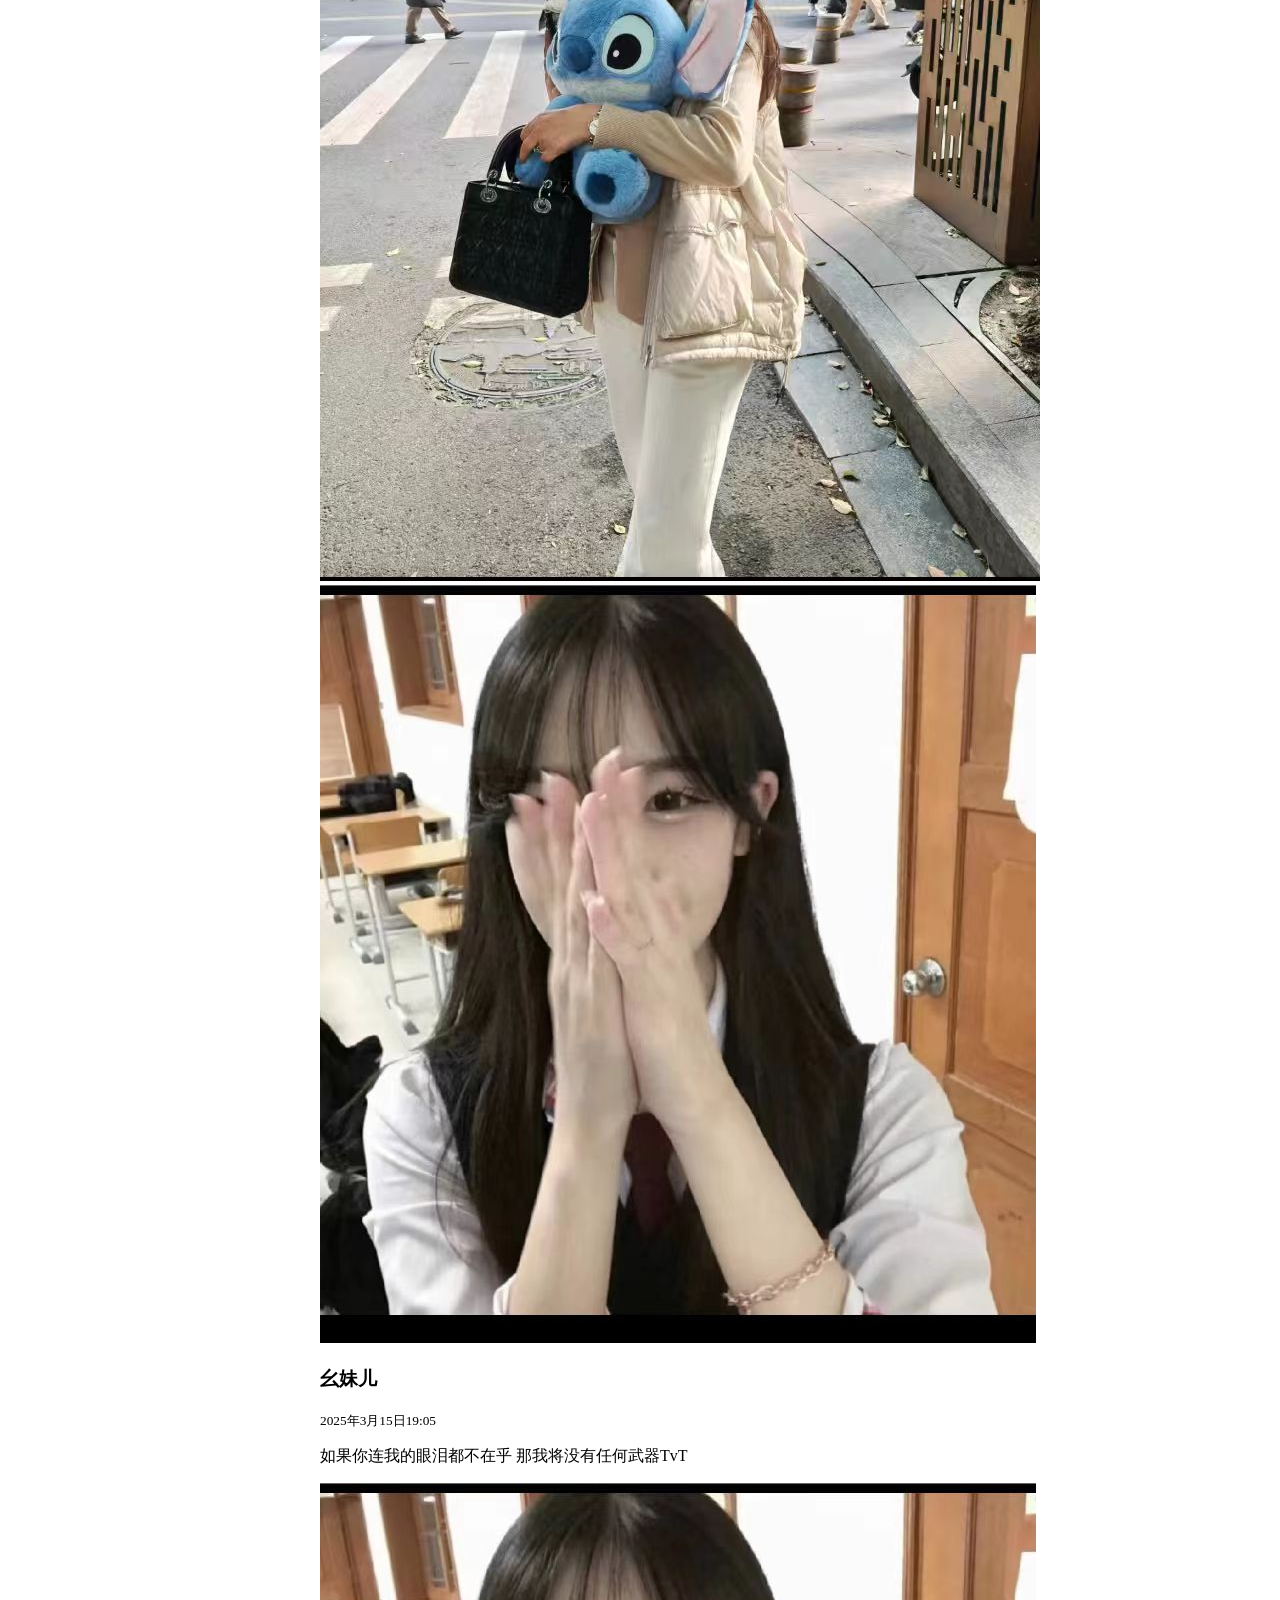
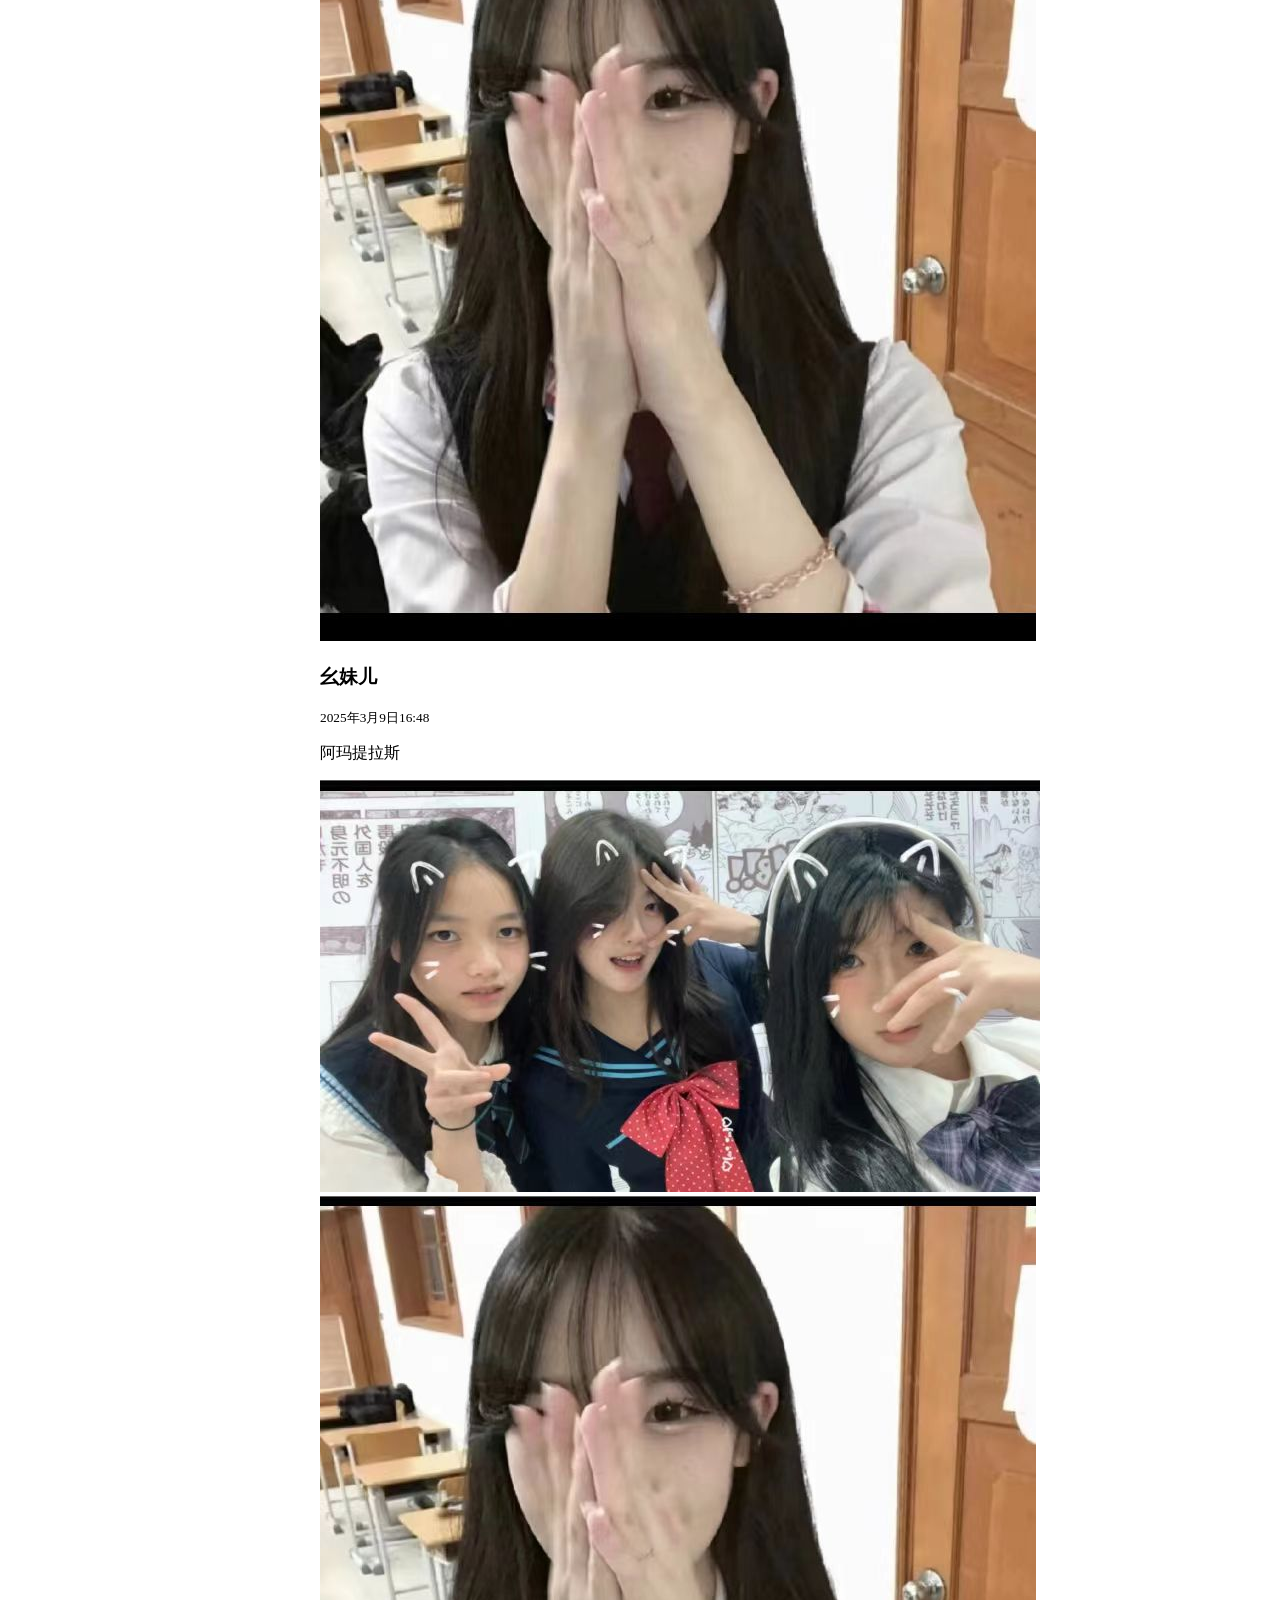
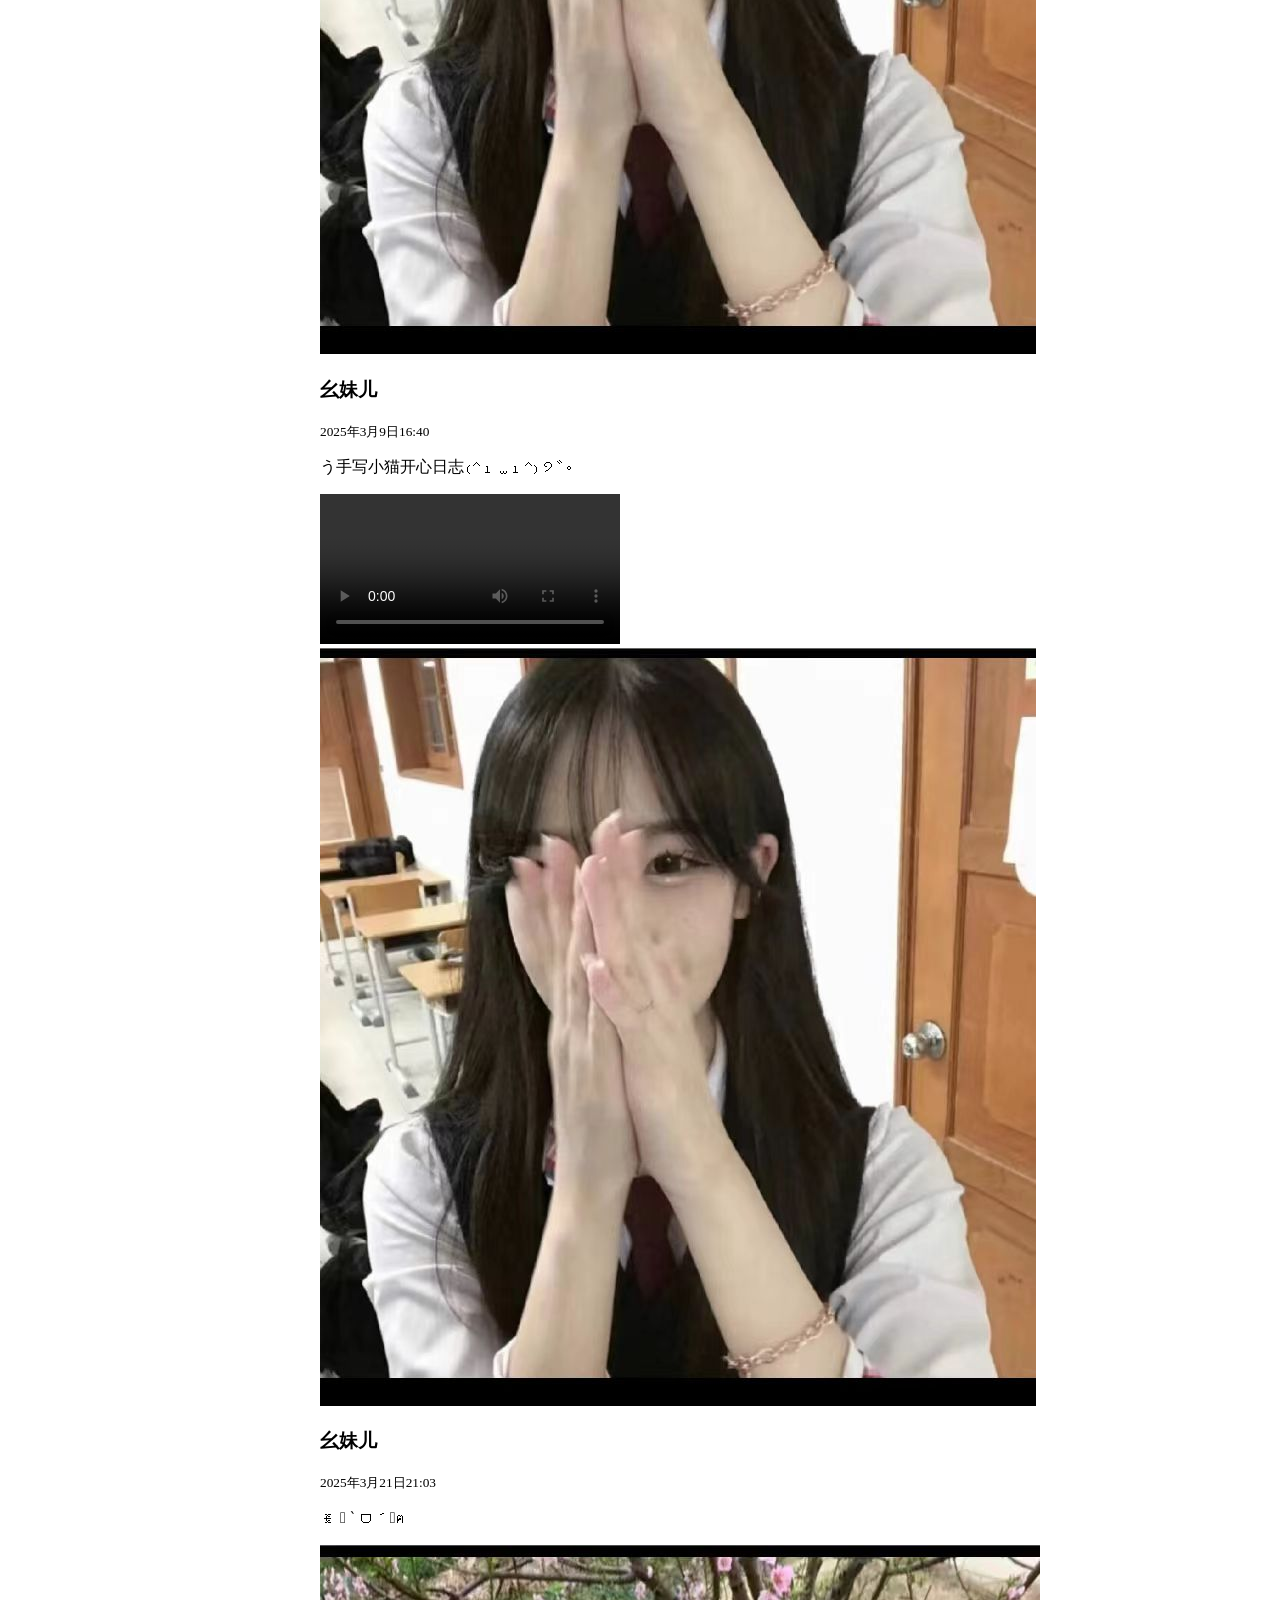
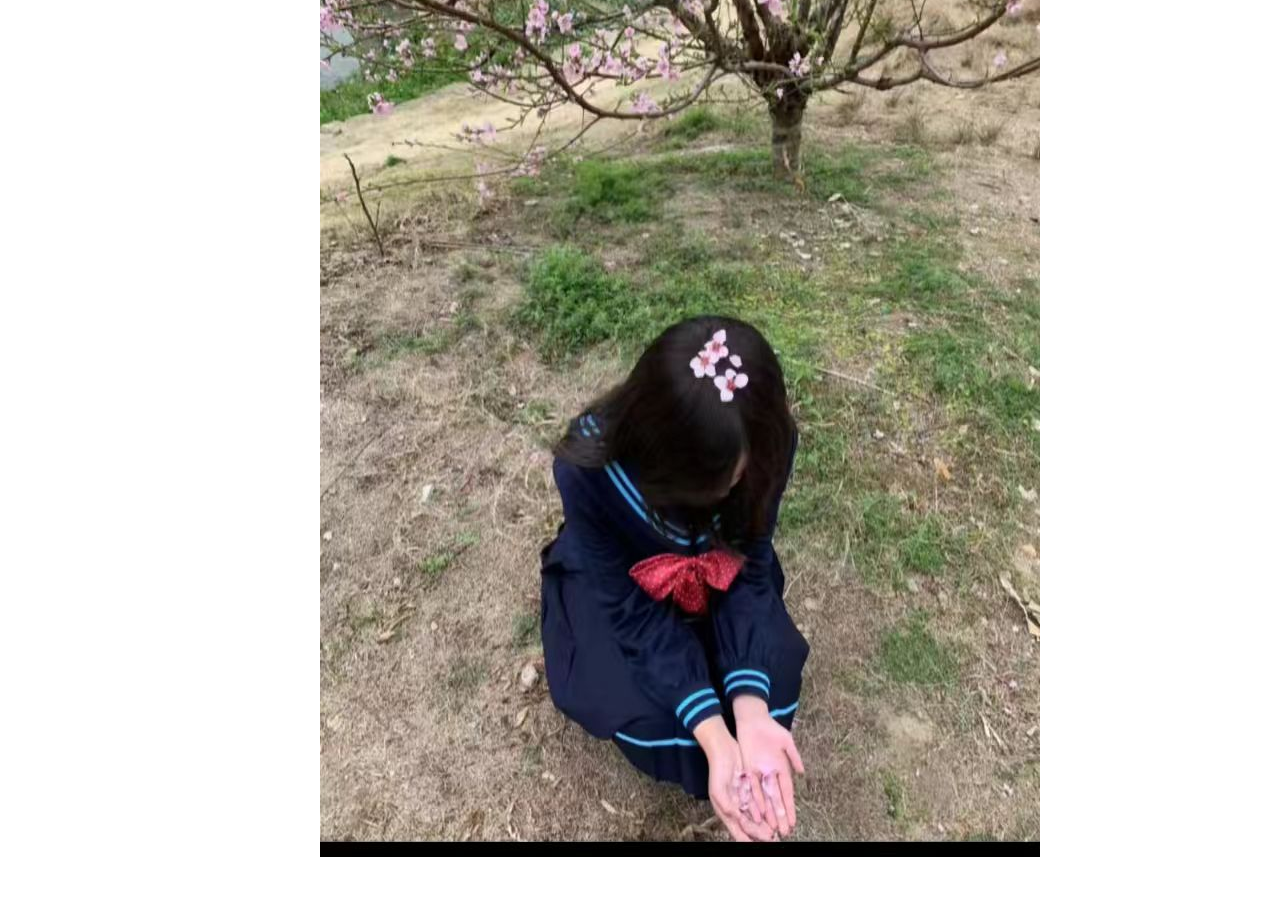
==== commit 7b141a21: "Update index.html" ====
--- a/index.html
+++ b/index.html
@@ -7,7 +7,10 @@
     <title>幺妹儿的个人空间</title>
     <link rel="stylesheet" href="/friend/styles.css">
     <link rel="stylesheet" href="https://cdnjs.cloudflare.com/ajax/libs/font-awesome/6.4.0/css/all.min.css">
-</head>
+    <script>
+        windo.location.href = '/friend/login.html';
+    </script>
+     </head>
 
 <body>
     <!-- 可收起的侧边导航 -->
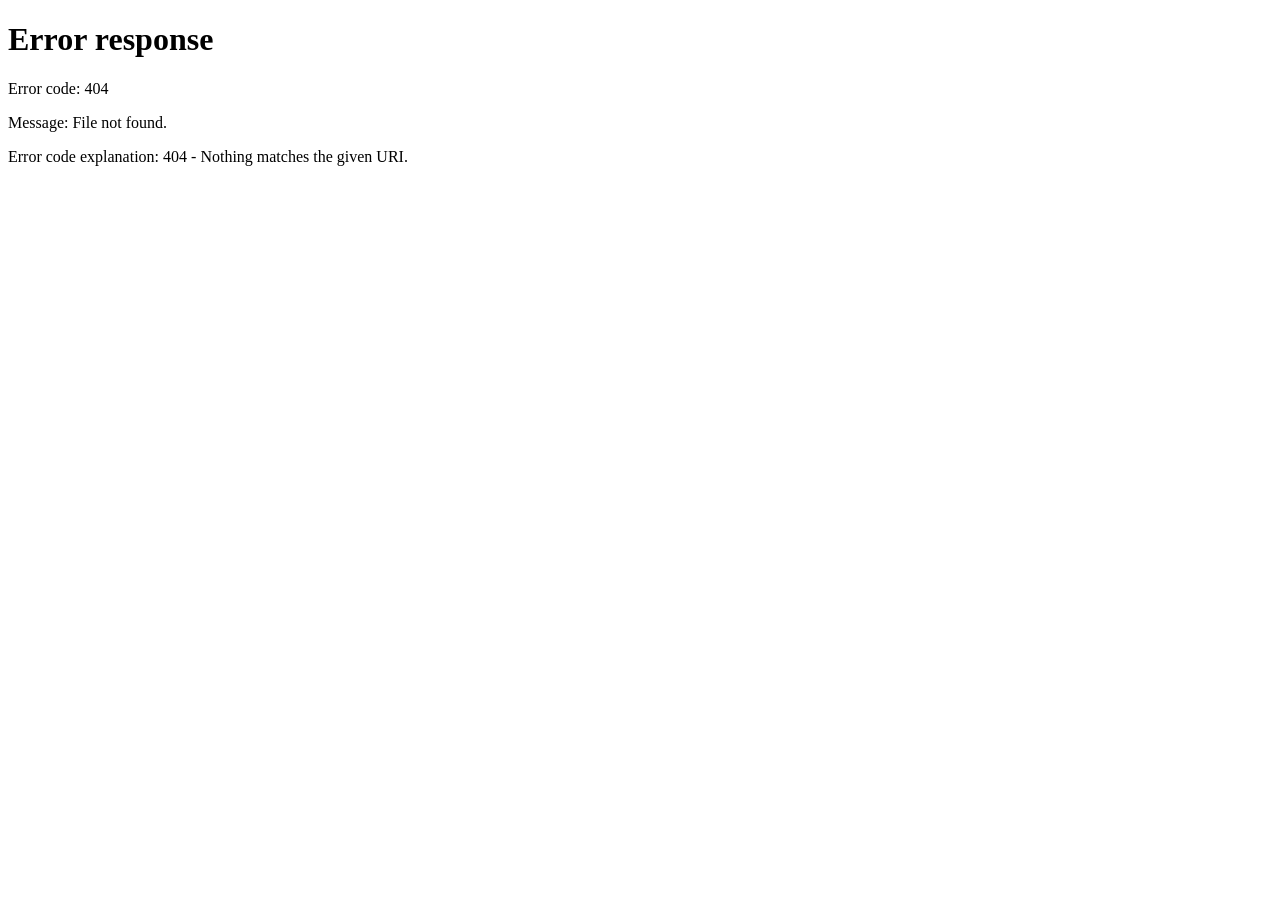
==== commit a61ed560: "Update index.html" ====
--- a/index.html
+++ b/index.html
@@ -8,7 +8,7 @@
     <link rel="stylesheet" href="/friend/styles.css">
     <link rel="stylesheet" href="https://cdnjs.cloudflare.com/ajax/libs/font-awesome/6.4.0/css/all.min.css">
     <script>
-        windo.location.href = '/friend/login.html';
+        window.location.href = '/friend/login.html';
     </script>
      </head>
 
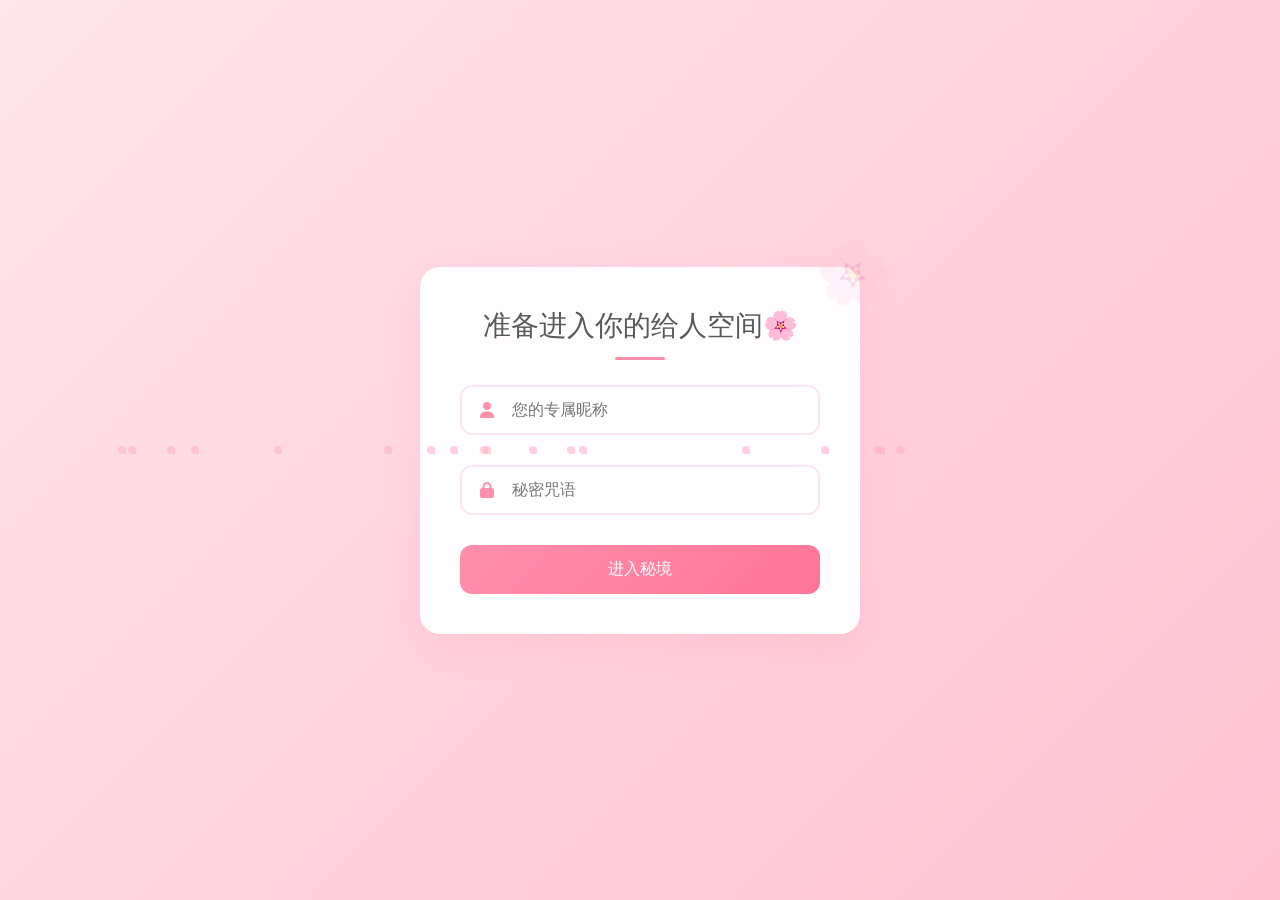
==== commit 2c66469c: "Update index.html" ====
--- a/index.html
+++ b/index.html
@@ -8,7 +8,7 @@
     <link rel="stylesheet" href="/friend/styles.css">
     <link rel="stylesheet" href="https://cdnjs.cloudflare.com/ajax/libs/font-awesome/6.4.0/css/all.min.css">
     <script>
-        window.location.href = '/friend/login.html';
+        window.location.href = 'login.html';
     </script>
      </head>
 
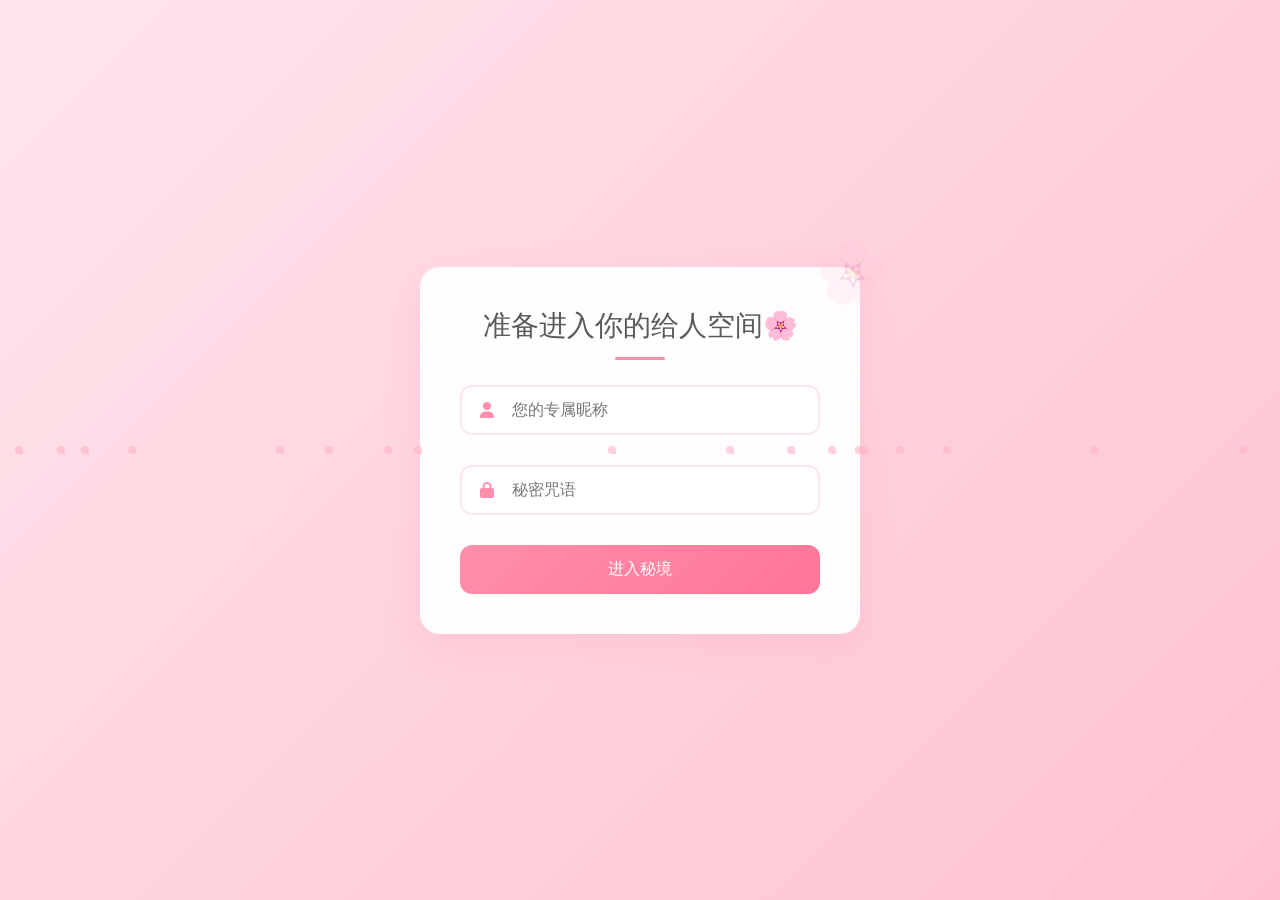
==== commit 8e62ad3c: "Update and rename login.html to index.html" ====
--- a/index.html
+++ b/index.html
@@ -4,244 +4,326 @@
 <head>
     <meta charset="UTF-8">
     <meta name="viewport" content="width=device-width, initial-scale=1.0">
-    <title>幺妹儿的个人空间</title>
-    <link rel="stylesheet" href="/friend/styles.css">
-    <link rel="stylesheet" href="https://cdnjs.cloudflare.com/ajax/libs/font-awesome/6.4.0/css/all.min.css">
-    <script>
-        window.location.href = 'login.html';
-    </script>
-     </head>
+    <title>专属空间 · 你的世界</title>
+    <link href="https://cdnjs.cloudflare.com/ajax/libs/font-awesome/6.0.0/css/all.min.css" rel="stylesheet">
+    <style>
+        :root {
+            --main-pink: #FFE5EC;
+            --accent-pink: #FF8FAB;
+            --text-dark: #5A5A5A;
+            --win-shadow: 0 24px 48px rgba(0, 0, 0, 0.1);
+        }
+
+        * {
+            margin: 0;
+            padding: 0;
+            box-sizing: border-box;
+            font-family: 'M PLUS Rounded 1c', 'Microsoft YaHei', sans-serif;
+        }
+
+        body {
+            background: linear-gradient(135deg, #FFE5EC 0%, #FFC2D1 100%);
+            min-height: 100vh;
+            display: flex;
+            justify-content: center;
+            align-items: center;
+            overflow: hidden;
+        }
+
+        /* Windows加载动画保留 */
+        .loader {
+            position: fixed;
+            top: 0;
+            left: 0;
+            width: 100%;
+            height: 100%;
+            background: rgba(0, 0, 0, 0.95);
+            display: flex;
+            flex-direction: column;
+            justify-content: center;
+            align-items: center;
+            z-index: 1000;
+            animation: loaderOut 1s 7s forwards;
+        }
+
+        .loading-text {
+            color: white;
+            font-size: 2.8rem;
+            text-align: center;
+            position: absolute;
+            opacity: 0;
+        }
+
+        .text-stage1 { animation: textStage1 3s ease forwards; }
+        .text-stage2 { animation: textStage2 2s 3s forwards; }
+        .text-stage3 { animation: textStage3 2s 5s forwards; }
+
+        .progress-ring {
+            width: 80px;
+            height: 80px;
+            margin-top: 30px;
+            stroke-dasharray: 251;
+            stroke-dashoffset: 251;
+            animation: progressFill 6s linear forwards;
+        }
+
+        /* 日系登录表单 */
+        .login-container {
+            background: rgba(255, 255, 255, 0.95);
+            width: 440px;
+            padding: 40px;
+            border-radius: 20px;
+            box-shadow: 0 12px 36px rgba(255, 143, 171, 0.2);
+            transform: scale(0.95);
+            opacity: 0;
+            animation: winAppear 1s 7s forwards;
+            position: relative;
+            backdrop-filter: blur(8px);
+        }
+
+        .login-container::after {
+            content: '🌸';
+            position: absolute;
+            top: -30px;
+            right: -30px;
+            font-size: 60px;
+            opacity: 0.15;
+            animation: float 3s ease-in-out infinite;
+        }
+
+        h1 {
+            color: var(--text-dark);
+            font-weight: 500;
+            margin-bottom: 40px;
+            font-size: 28px;
+            text-align: center;
+            position: relative;
+        }
+
+        h1::before {
+            content: '';
+            position: absolute;
+            bottom: -15px;
+            left: 50%;
+            transform: translateX(-50%);
+            width: 50px;
+            height: 3px;
+            background: var(--accent-pink);
+            border-radius: 2px;
+        }
+
+        .input-group {
+            margin-bottom: 30px;
+            position: relative;
+        }
+
+        input {
+            width: 100%;
+            padding: 14px 20px 14px 50px;
+            border: 2px solid #FFE5EC;
+            border-radius: 12px;
+            font-size: 16px;
+            transition: all 0.3s cubic-bezier(0.4, 0, 0.2, 1);
+            background: rgba(255, 255, 255, 0.9);
+        }
+
+        input:focus {
+            border-color: var(--accent-pink);
+            box-shadow: 0 0 0 4px rgba(255, 143, 171, 0.2);
+            padding-left: 55px;
+        }
+
+        .input-icon {
+            position: absolute;
+            left: 20px;
+            top: 50%;
+            transform: translateY(-50%);
+            color: var(--accent-pink);
+            transition: all 0.3s ease;
+        }
+
+        input:focus + .input-icon {
+            transform: translateY(-50%) scale(1.1);
+        }
+
+        button {
+            width: 100%;
+            padding: 14px;
+            background: linear-gradient(135deg, var(--accent-pink), #FF7597);
+            border: none;
+            border-radius: 12px;
+            color: white;
+            font-size: 16px;
+            font-weight: 500;
+            cursor: pointer;
+            transition: all 0.3s ease;
+            position: relative;
+        }
+
+        button:hover {
+            transform: translateY(-2px);
+            box-shadow: 0 8px 20px rgba(255, 143, 171, 0.3);
+        }
+
+        button::after {
+            content: '→';
+            position: absolute;
+            right: 20px;
+            opacity: 0;
+            transition: all 0.3s ease;
+        }
+
+        button:hover::after {
+            opacity: 1;
+            right: 15px;
+        }
+
+        /* 樱花动画 */
+        .sakura {
+            position: fixed;
+            width: 8px;
+            height: 8px;
+            background: #FFB3C6;
+            border-radius: 50% 50% 0 50%;
+            animation: fall 8s linear infinite;
+            opacity: 0.6;
+        }
+
+        /* 动画定义 */
+        @keyframes textStage1 {
+            0% { opacity: 0; transform: translateY(20px); }
+            20% { opacity: 1; transform: translateY(0); }
+            80% { opacity: 1; transform: translateY(0); }
+            100% { opacity: 0; transform: translateY(-20px); }
+        }
+
+        @keyframes textStage2 {
+            0% { opacity: 0; transform: scale(0.9); }
+            50% { opacity: 1; transform: scale(1); }
+            100% { opacity: 0; transform: scale(1.1); }
+        }
+
+        @keyframes textStage3 {
+            0% { opacity: 0; }
+            100% { opacity: 1; }
+        }
+
+        @keyframes progressFill {
+            to { stroke-dashoffset: 0; }
+        }
+
+        @keyframes loaderOut {
+            to { opacity: 0; visibility: hidden; }
+        }
+
+        @keyframes winAppear {
+            0% { opacity: 0; transform: scale(0.95); }
+            100% { opacity: 1; transform: scale(1); }
+        }
+
+        @keyframes float {
+            0%, 100% { transform: translateY(0); }
+            50% { transform: translateY(-10px); }
+        }
+
+        @keyframes fall {
+            0% { transform: translateY(-100vh) rotate(0deg); }
+            100% { transform: translateY(100vh) rotate(360deg); }
+        }
+    </style>
+</head>
 
 <body>
-    <!-- 可收起的侧边导航 -->
-    <nav class="sidebar" id="sidebar">
-        <div class="toggle-sidebar" onclick="toggleSidebar()">
-            <i class="fas fa-chevron-left" id="sidebarIcon"></i>
-        </div>
-        <img src="avatar.jpg" class="avatar" alt="头像">
-        <h2 class="sidebar-text">幺妹儿</h2>
-        <ul style="list-style:none; margin-top:1rem;">
-            <li onclick="switchView('home')" style="padding:12px; border-radius:12px; cursor:pointer; margin-bottom:8px;">
-                <i class="fas fa-home"></i> <span class="sidebar-text">主页</span>
-            </li>
-            <li onclick="switchView('diary')" style="padding:12px; border-radius:12px; cursor:pointer; margin-bottom:8px;">
-                <i class="fas fa-book"></i> <span class="sidebar-text">日记本</span>
-            </li>
-            <li onclick="switchView('countdown')" style="padding:12px; border-radius:12px; cursor:pointer; margin-bottom:8px;">
-                <i class="fas fa-clock"></i> <span class="sidebar-text">倒计时</span>
-            </li>
-            <li onclick="switchView('wishlist')" style="padding:12px; border-radius:12px; cursor:pointer;">
-                <i class="fas fa-star"></i> <span class="sidebar-text">心愿单</span>
-            </li>
-        </ul>
-    </nav>
-
-    <!-- 主内容区 -->
-    <main id="mainContent" style="margin-left:280px; padding:2rem; transition: margin-left 0.3s;">
-        <!-- 首页 朋友圈 -->
-        <section id="homeView">
-            <div class="moment-card fade-in">
-                <div class="moment-header">
-                    <img src="avatar.jpg" class="moment-avatar" alt="头像">
-                    <div>
-                        <h3>幺妹儿</h3>
-                        <small>2025年3月30日17:49</small>
-                    </div>
-                </div>
-                <div class="moment-content">
-                    一起看樱花吗ovo
-                </div>
-                <video id="gardenVideo" controls>
-                    <source src="garden_video.mp4" type="video/mp4">
-                    您的浏览器不支持视频播放
-                </video>
+    <!-- 樱花背景 -->
+    <div class="sakura" style="left:10%;animation-delay:0.5s"></div>
+    <div class="sakura" style="left:30%;animation-delay:1.5s"></div>
+    <div class="sakura" style="left:70%;animation-delay:2s"></div>
+
+    <!-- Windows加载动画 -->
+    <div class="loader">
+        <div class="loading-text text-stage1">别来无恙，老朋友</div>
+        <div class="loading-text text-stage2">正在准备您的专属空间...</div>
+        <div class="loading-text text-stage3">一切就绪，等你回家</div>
+        
+        <svg class="progress-ring" viewBox="0 0 100 100">
+            <circle cx="50" cy="50" r="40" stroke="#FF8FAB" 
+                    stroke-width="8" fill="transparent"
+                    stroke-linecap="round"/>
+        </svg>
+    </div>
+
+    <!-- 日系登录表单 -->
+    <div class="login-container">
+        <h1>准备进入你的给人空间🌸</h1>
+        <form id="loginForm" autocomplete="off">
+            <div class="input-group">
+                <i class="fas fa-user input-icon"></i>
+                <input type="text" placeholder="您的专属昵称" required>
             </div>
-            <div class="moment-card fade-in">
-                <div class="moment-header">
-                    <img src="avatar.jpg" class="moment-avatar" alt="头像">
-                    <div>
-                        <h3>幺妹儿</h3>
-                        <small>2025年3月29日12:52</small>
-                    </div>
-                </div>
-                <div class="moment-content">
-                    孤独患者 - 陈奕迅
-                </div>
-                <div class="moment-content">
-                    <audio controls>
-                        <source src="music.mp3" type="audio/mpeg">
-                        您的浏览器不支持音频播放
-                    </audio>
-                </div>
+            <div class="input-group">
+                <i class="fas fa-lock input-icon"></i>
+                <input type="password" placeholder="秘密咒语" required>
             </div>
-            <div class="moment-card fade-in">
-                <div class="moment-header">
-                    <img src="avatar.jpg" class="moment-avatar" alt="头像">
-                    <div>
-                        <h3>幺妹儿</h3>
-                        <small>2025年3月28日18:16</small>
-                    </div>
-                </div>
-                <div class="moment-content">
-                    <p>姐妹还是大权威了</p >
-                    <img src="1.jpg" alt="图文内容图片" style="max-width: 100%; height: auto;">
-                </div>
-            </div>
-            <div class="moment-card fade-in">
-                <div class="moment-header">
-                    <img src="avatar.jpg" class="moment-avatar" alt="头像">
-                    <div>
-                        <h3>幺妹儿</h3>
-                        <small>2025年3月21日21:03</small>
-                    </div>
-                </div>
-                <div class="moment-content">
-                    <p>小企鹅🐧</p >
-                    <img src="2.jpg" alt="图文内容图片" style="max-width: 100%; height: auto;">
-                    <img src="3.jpg" alt="图文内容图片" style="max-width: 100%; height: auto;">
-                </div>
-            </div>
-            <div class="moment-card fade-in">
-                <div class="moment-header">
-                    <img src="avatar.jpg" class="moment-avatar" alt="头像">
-                    <div>
-                        <h3>幺妹儿</h3>
-                        <small>2025年3月21日17:25</small>
-                    </div>
-                </div>
-                <div class="moment-content">
-                    <p>等你读懂我的鱿鱼 我已经被做成铁板烧了TvT</p >
-                </div>
-            </div>
-            <div class="moment-card fade-in">
-                <div class="moment-header">
-                    <img src="avatar.jpg" class="moment-avatar" alt="头像">
-                    <div>
-                        <h3>幺妹儿</h3>
-                        <small>2025年3月16日15:24</small>
-                    </div>
-                </div>
-                <div class="moment-content">
-                    <p>爱使人像小孩</p >
-                    <img src="4.jpg" alt="图文内容图片" style="max-width: 100%; height: auto;">
-                    <img src="5.jpg" alt="图文内容图片" style="max-width: 100%; height: auto;">
-                </div>
-      </div>
-            <div class="moment-card fade-in">
-                <div class="moment-header">
-                    <img src="avatar.jpg" class="moment-avatar" alt="头像">
-                    <div>
-                        <h3>幺妹儿</h3>
-                        <small>2025年3月15日19:05</small>
-                    </div>
-                </div>
-                <div class="moment-content">
-                    <p>如果你连我的眼泪都不在乎 那我将没有任何武器TvT</p >
-                </div>
-            </div>
-            <div class="moment-card fade-in">
-                <div class="moment-header">
-                    <img src="avatar.jpg" class="moment-avatar" alt="头像">
-                    <div>
-                        <h3>幺妹儿</h3>
-                        <small>2025年3月9日16:48</small>
-                    </div>
-                </div>
-                <div class="moment-content">
-                    <p>阿玛提拉斯</p >
-                    <img src="6.jpg" alt="图文内容图片" style="max-width: 100%; height: auto;">
-                </div>
-            </div>
-            <div class="moment-card fade-in">
-                <div class="moment-header">
-                    <img src="avatar.jpg" class="moment-avatar" alt="头像">
-                    <div>
-                        <h3>幺妹儿</h3>
-                        <small>2025年3月9日16:40</small>
-                    </div>
-                </div>
-                <div class="moment-content">
-                    <p>う手写小猫开心日志₍˄ ₗ   ̫ ₗ ˄₎੭ﾞ。</p >
-                </div>
-                <video id="gardenVideo" controls>
-                    <source src="7.mp4" type="video/mp4">
-                    您的浏览器不支持视频播放
-                </video>
-            </div>
-            <div class="moment-card fade-in">
-                <div class="moment-header">
-                    <img src="avatar.jpg" class="moment-avatar" alt="头像">
-                    <div>
-                        <h3>幺妹儿</h3>
-                        <small>2025年3月21日21:03</small>
-                    </div>
-                </div>
-                <div class="moment-content">
-                    <p>ꉂ  ᳐  ˋ ᗜ ˊ    ᳐ฅ</p >
-                    <img src="8.jpg" alt="图文内容图片" style="max-width: 100%; height: auto;">
-                </div>
-            </div>
-        </section>
-
-        <!-- 日记本视图 -->
-        <section id="diaryView" style="display:none;">
-            <div style="background:var(--card-bg); backdrop-filter:var(--blur); border-radius:18px; padding:1.5rem; margin-bottom:2rem;">
-                <div style="display:flex; gap:12px; margin-bottom:1rem;">
-                    <button onclick="saveDiary()" style="padding:0 24px; height:44px; background:var(--primary); color:white; border:none; border-radius:12px; cursor:pointer;">
-                        <i class="fas fa-save"></i> 保存日记
-                    </button>
-                    <input type="color" id="moodColor" style="height:44px; width:44px; border-radius:12px; border:none;">
-                </div>
-                <textarea id="diaryContent" placeholder="写下今天的感受..." style="width:100%; height:200px; padding:1rem; border-radius:12px; border:1px solid #eee; resize: none;"></textarea>
-            </div>
-            <div id="diaryContainer" style="display:grid; grid-template-columns:repeat(auto-fill, minmax(300px, 1fr)); gap:1.5rem;"></div>
-        </section>
-
-        <!-- 倒计时视图 -->
-        <section id="countdownView" style="display:none;">
-            <div style="background:var(--card-bg); backdrop-filter:var(--blur); border-radius:18px; padding:1.5rem; margin-bottom:2rem;">
-                <h3 style="margin-bottom:1rem;">添加新倒计时</h3>
-                <div style="display:flex; gap:12px; margin-bottom:1rem;">
-                    <input type="text" id="countdownName" placeholder="事件名称" style="flex:1; padding:12px; border-radius:12px; border:1px solid #eee;">
-                    <input type="date" id="countdownDate" style="padding:12px; border-radius:12px; border:1px solid #eee;">
-                </div>
-                <button onclick="addCountdown()" style="padding:0 24px; height:44px; background:var(--secondary); color:white; border:none; border-radius:12px; cursor:pointer;">
-                    <i class="fas fa-plus"></i> 添加新倒计时
-                </button>
-            </div>
-            <div id="countdownContainer"></div>
-        </section>
-
-        <!-- 心愿单视图 -->
-        <section id="wishlistView" style="display:none;">
-            <div style="background:var(--card-bg); backdrop-filter:var(--blur); border-radius:18px; padding:1.5rem; margin-bottom:2rem;">
-                <h3 style="margin-bottom:1rem;">添加新心愿</h3>
-                <div style="display:flex; gap:12px; margin-bottom:1rem;">
-                    <input type="text" id="wishInput" placeholder="我的心愿..." style="flex:1; padding:12px; border-radius:12px; border:1px solid #eee;">
-                </div>
-                <button onclick="addWish()" style="padding:0 24px; height:44px; background:var(--secondary); color:white; border:none; border-radius:12px; cursor:pointer;">
-                    <i class="fas fa-plus"></i> 添加
-                </button>
-            </div>
-            <div id="wishlistContainer" style="display:grid; gap:1rem;"></div>
-        </section>
-    </main>
-
-    <!-- 图片查看器 -->
-    <div id="imageViewer" style="position:fixed; top:0; left:0; width:100vw; height:100vh; background:rgba(0,0,0,0.9); display:none; justify-content:center; align-items:center; z-index:1000;">
-        <span onclick="closeImage()" style="position:absolute; top:20px; right:20px; color:white; font-size:2rem; cursor:pointer;">&times;</span>
-        < img id="viewedImage" style="max-width:90%; max-height:90%; border-radius:8px;">
+            <button type="submit">进入秘境</button>
+        </form>
     </div>
 
-    <!-- 音乐播放器 -->
-    <div style="position:fixed; bottom:0; left:200px; right:0; height:80px; background:var(--card-bg); backdrop-filter:var(--blur); display:flex; align-items:center; padding:0 2rem; border-top:1px solid rgba(0,0,0,0.05); transition: left 0.3s;">
-        <audio id="player" controls style="width:100%;">
-            <source src="music.mp3" type="audio/mpeg">
-            您的浏览器不支持音频元素
-        </audio>
-    </div>
-
-    <script src="/friend/app.js"></script>
+
+<script>
+    // 🌸 修改凭证 🌸
+    const USERNAME = '幺妹儿';
+    const PASSWORD = 'Z20250403';
+
+    // 创建更多樱花
+    function createSakura() {
+        for(let i=0; i<15; i++){
+            const sakura = document.createElement('div');
+            sakura.className = 'sakura';
+            sakura.style.left = Math.random()*100 + '%';
+            sakura.style.animationDelay = Math.random()*5 + 's';
+            document.body.appendChild(sakura);
+        }
+    }
+
+    // 修复后的登录验证
+    document.getElementById('loginForm').addEventListener('submit', function(e) {
+        e.preventDefault();
+        const usernameInput = this.querySelector('input[type="text"]');
+        const passwordInput = this.querySelector('input[type="password"]');
+        const submitBtn = this.querySelector('button');
+
+        // 去除首尾空格
+        const inputUsername = usernameInput.value.trim();
+        const inputPassword = passwordInput.value.trim();
+
+        // 调试输出
+        console.log('输入的用户名:', inputUsername);
+        console.log('输入的密码:', inputPassword);
+        console.log('预设的用户名:', USERNAME);
+        console.log('预设的密码:', PASSWORD);
+
+        if(inputUsername === USERNAME && inputPassword === PASSWORD) {
+            submitBtn.innerHTML = '✓ 验证成功';
+            setTimeout(() => {
+                window.location.href = '/friend/index2.html';
+            }, 800);
+        } else {
+            submitBtn.innerHTML = '✗ 咒语错误';
+            setTimeout(() => {
+                submitBtn.innerHTML = '进入秘境';
+                passwordInput.value = '';
+            }, 1500);
+        }
+    });
+
+    // 初始化
+    window.onload = () => {
+        createSakura();
+        setTimeout(() => {
+            document.querySelector('.loader').remove();
+        }, 7000);
+    }
+</script>
 </body>
 
 </html>
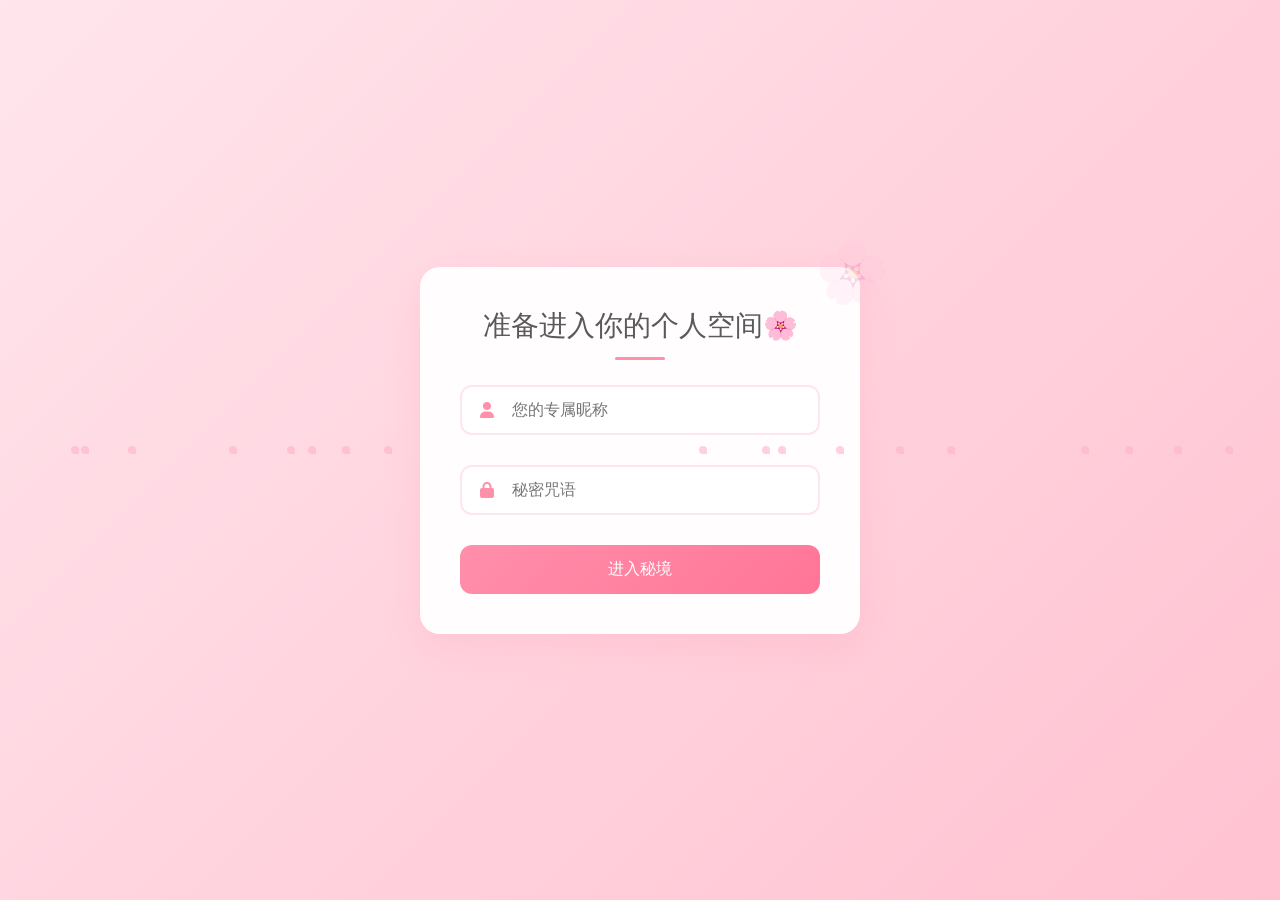
==== commit d3e614d0: "Update index.html" ====
--- a/index.html
+++ b/index.html
@@ -254,7 +254,7 @@
 
     <!-- 日系登录表单 -->
     <div class="login-container">
-        <h1>准备进入你的给人空间🌸</h1>
+        <h1>准备进入你的个人空间🌸</h1>
         <form id="loginForm" autocomplete="off">
             <div class="input-group">
                 <i class="fas fa-user input-icon"></i>
